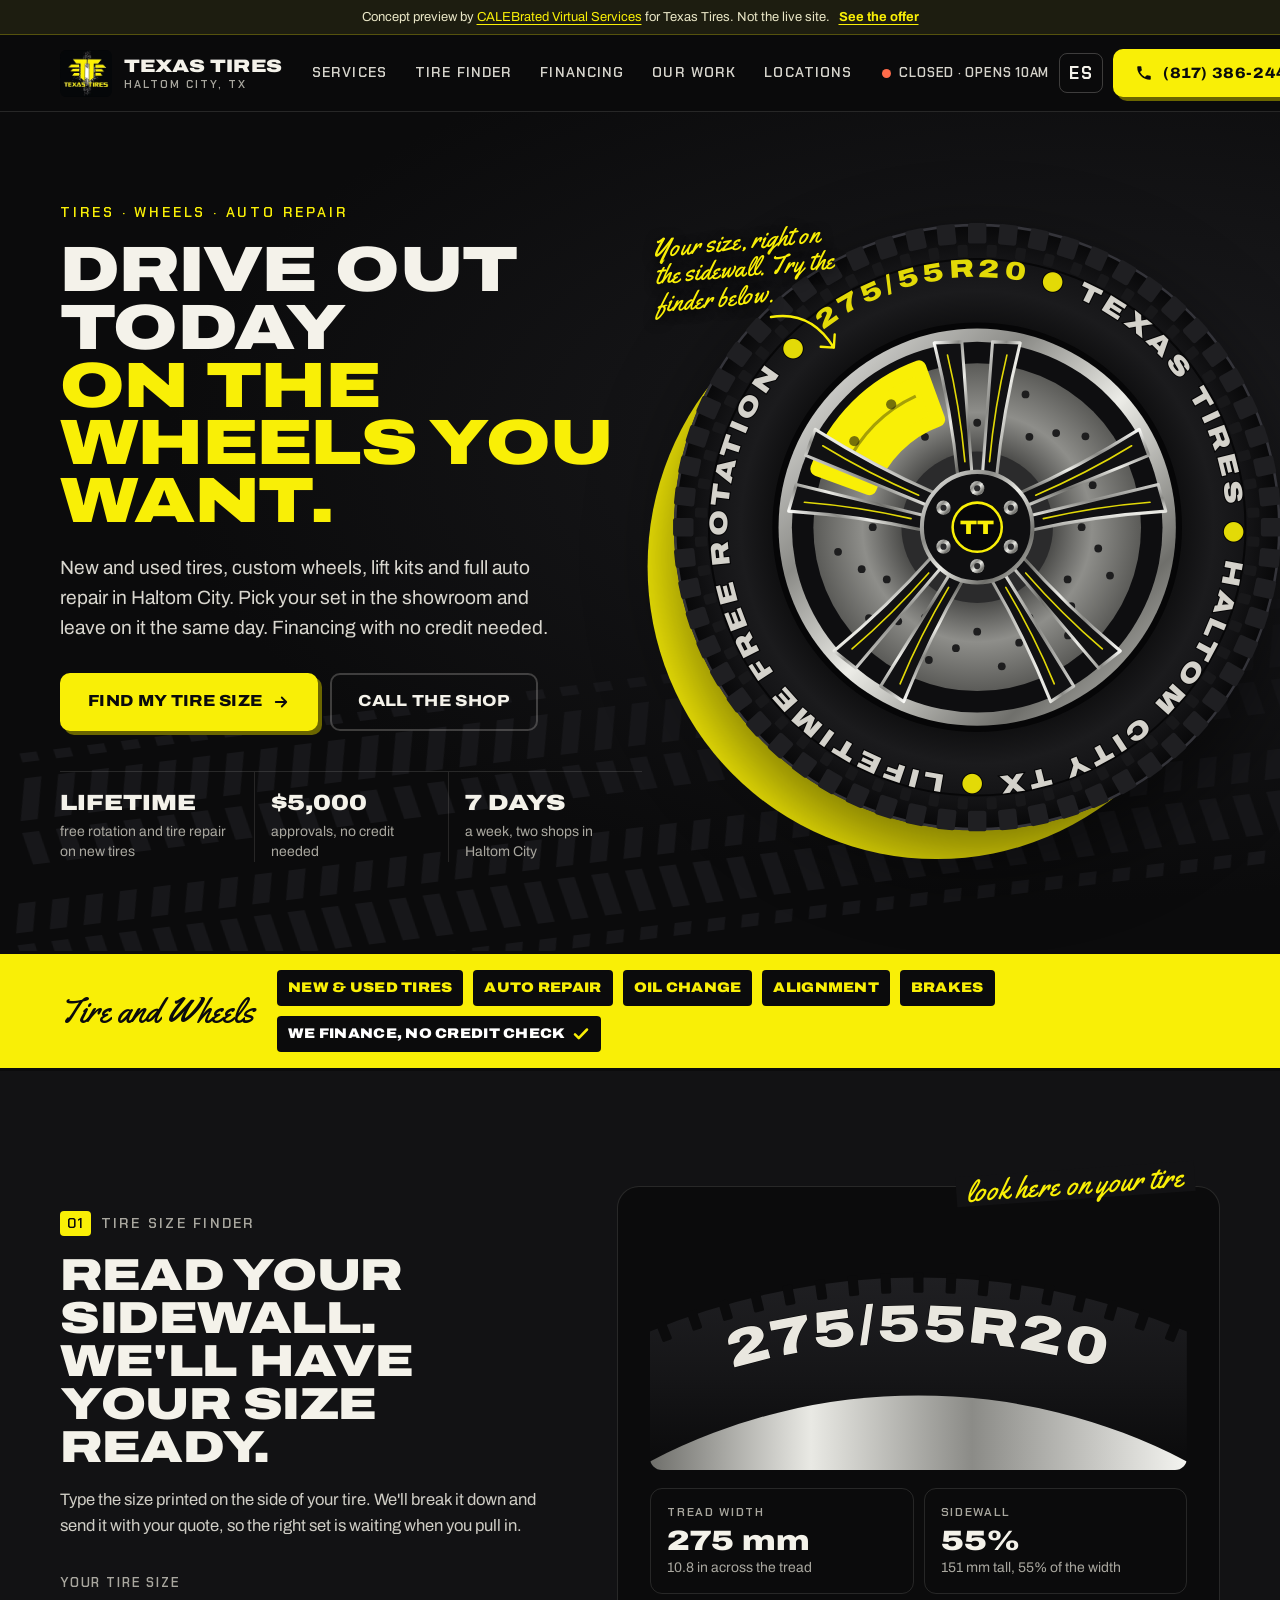
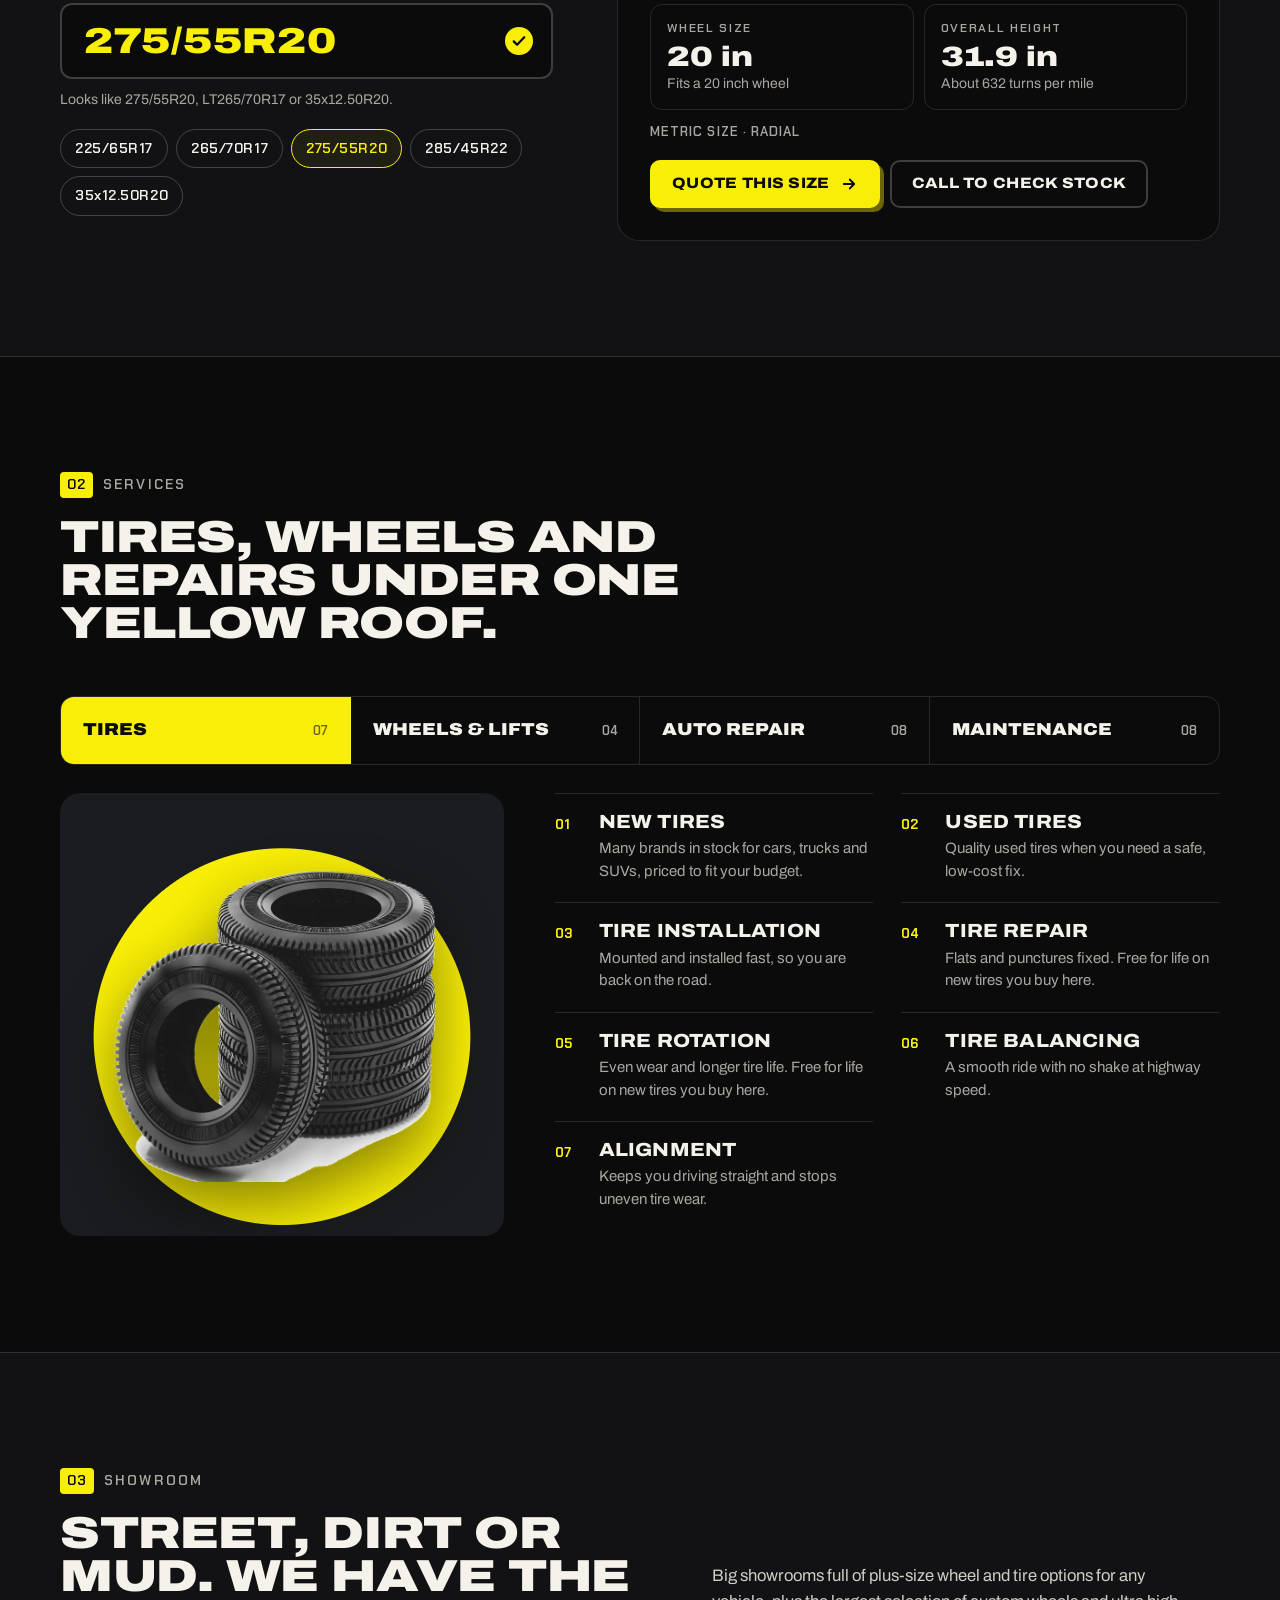
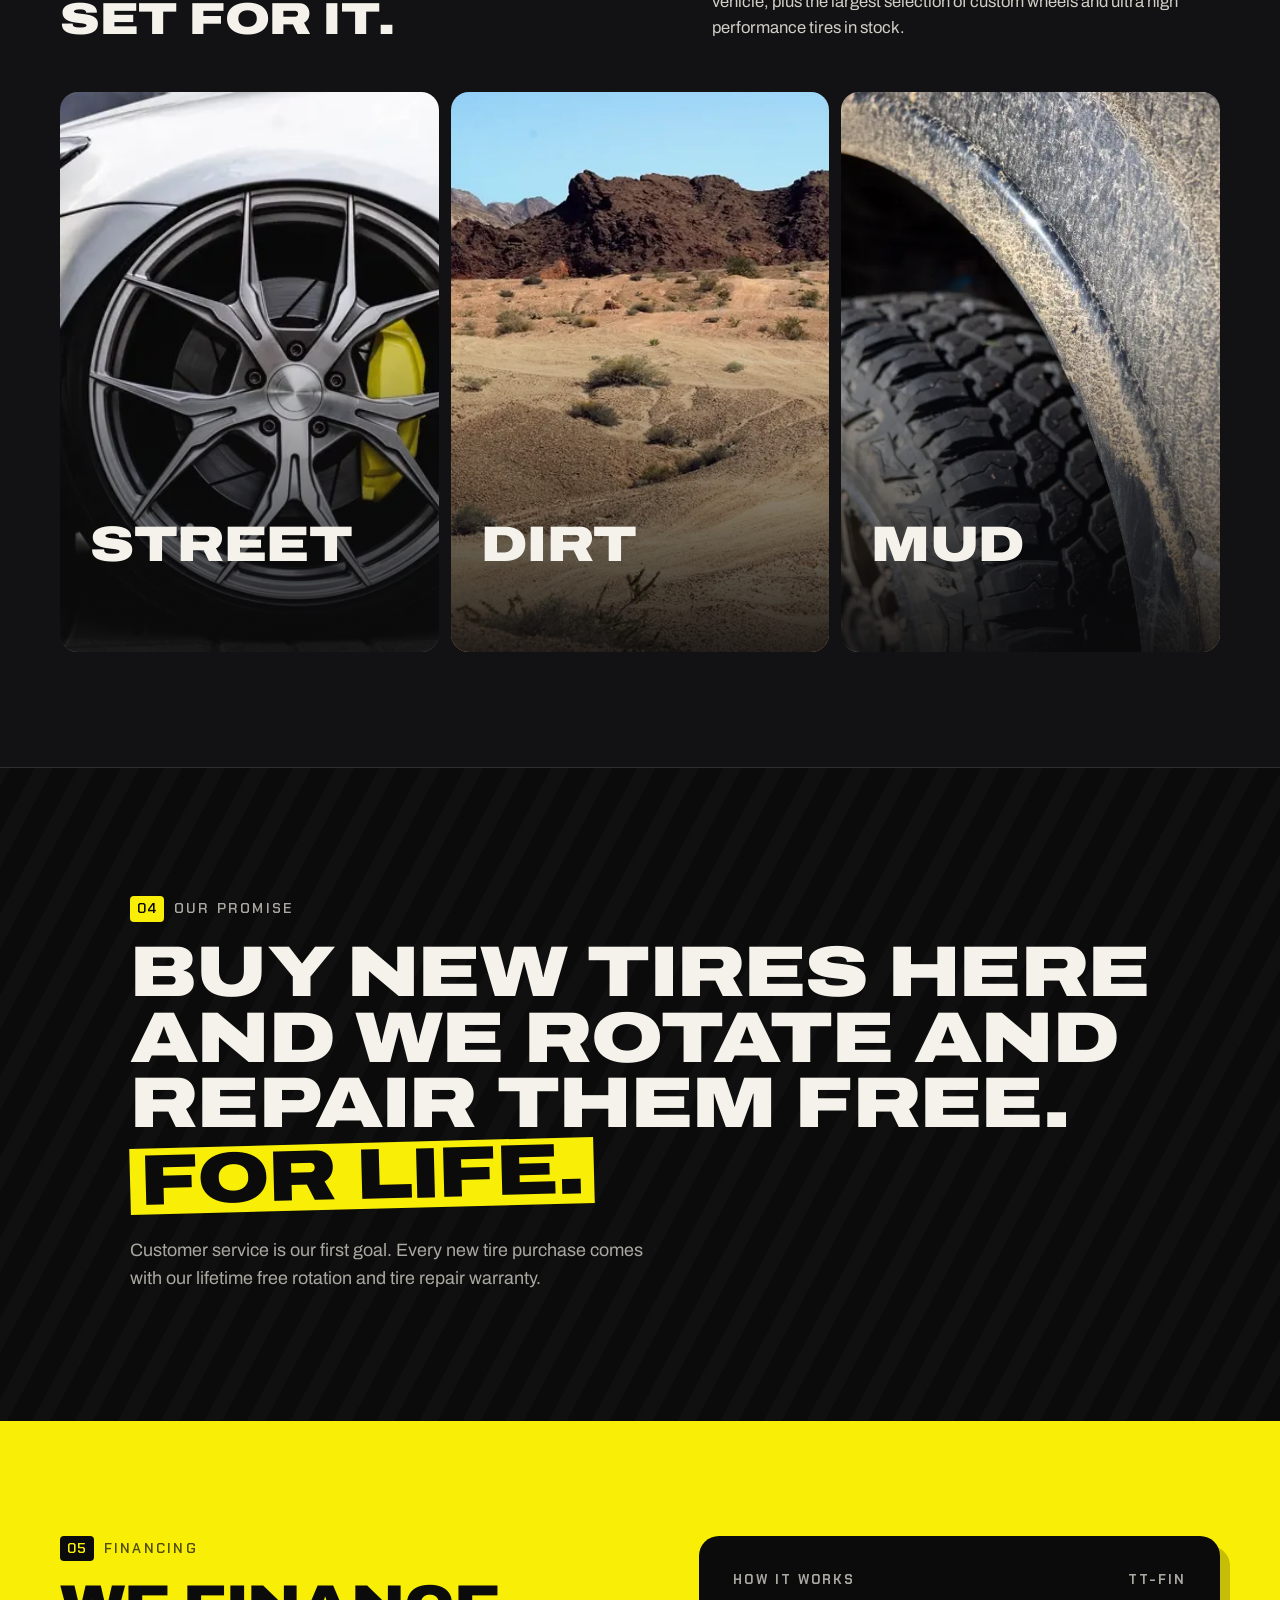
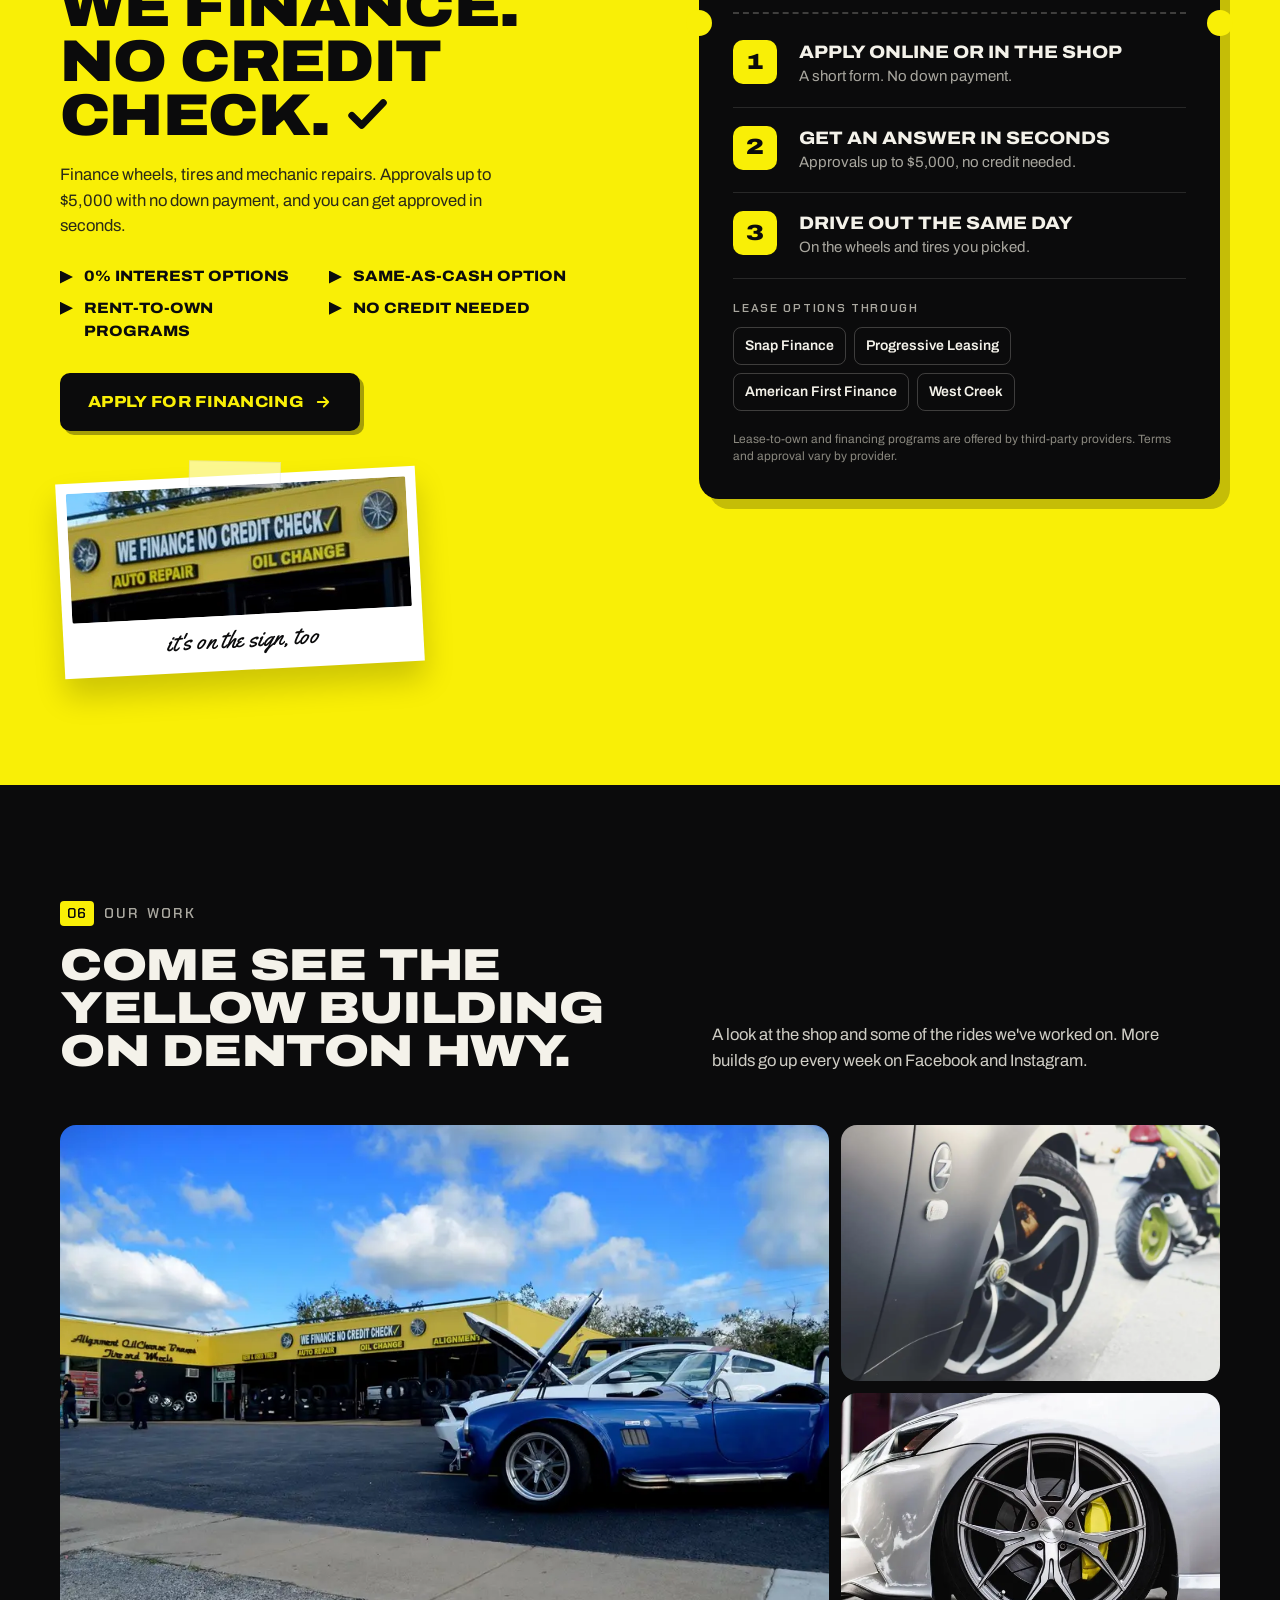
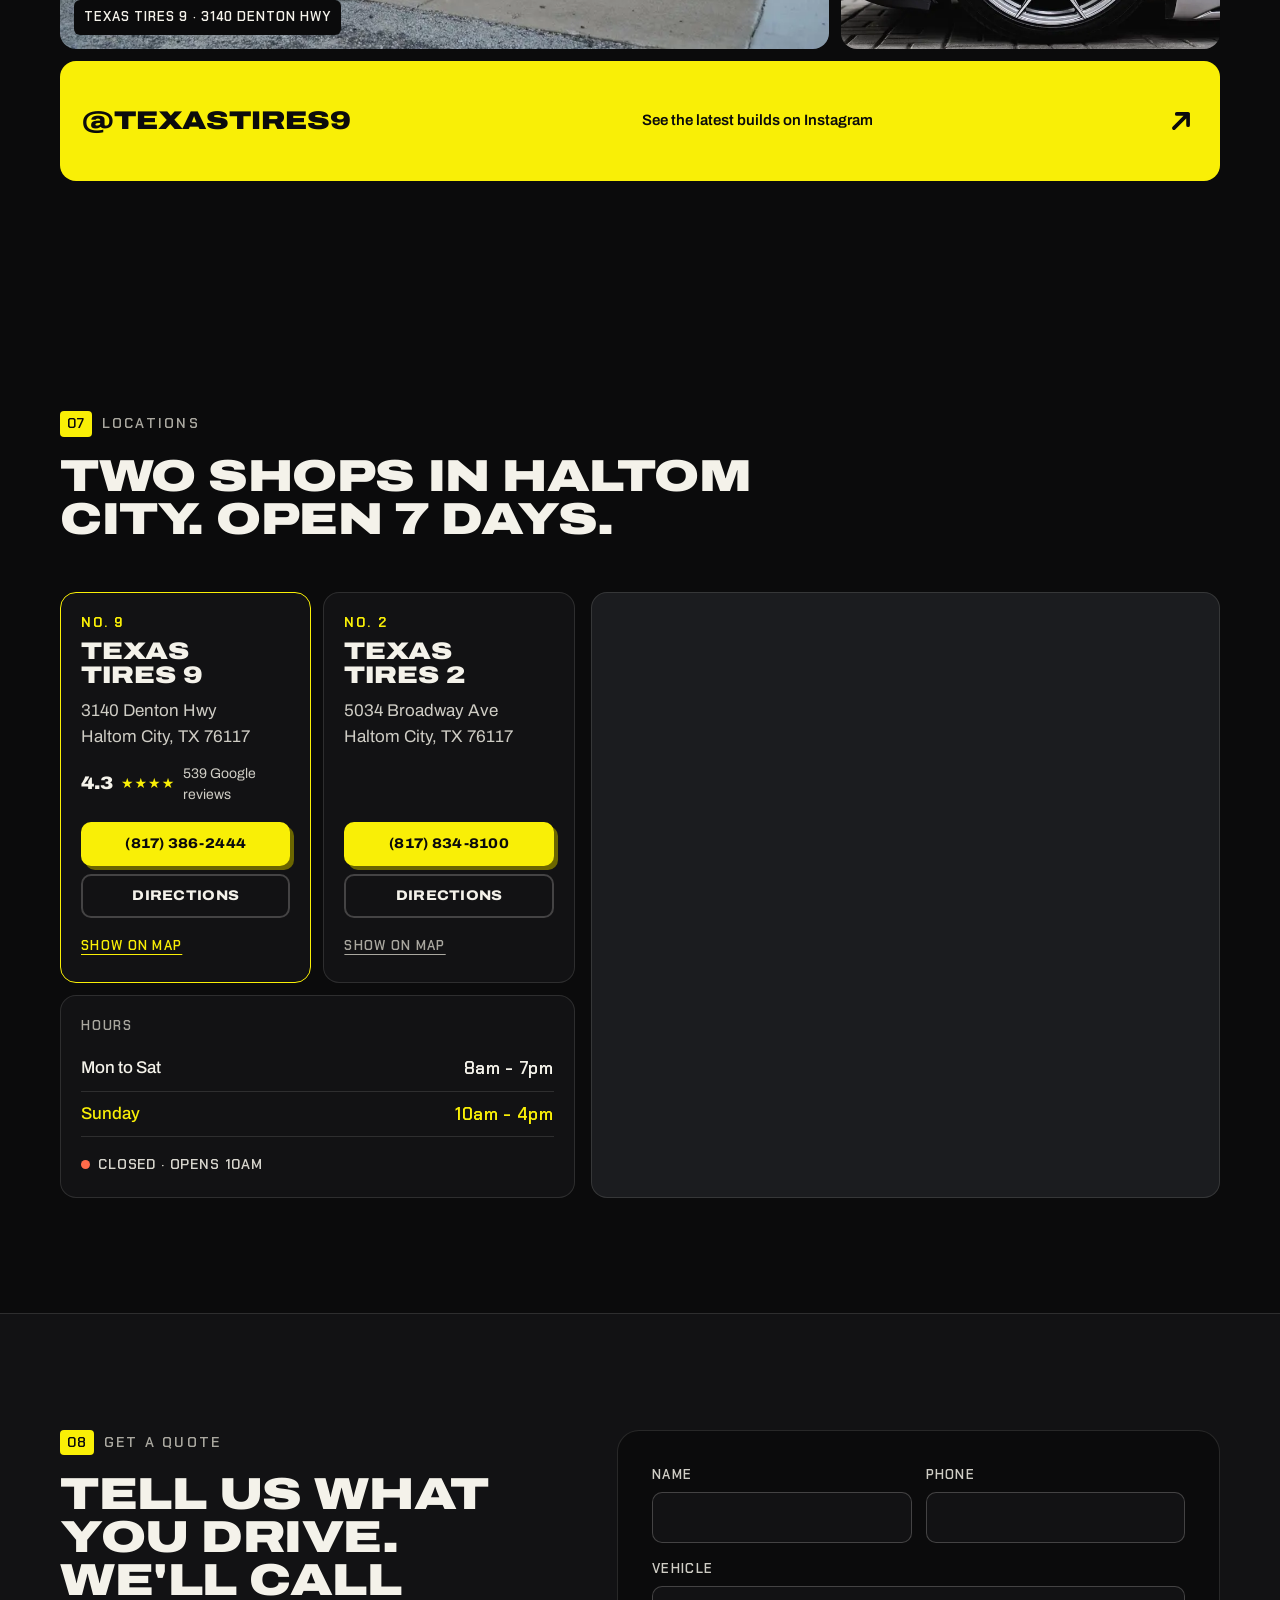
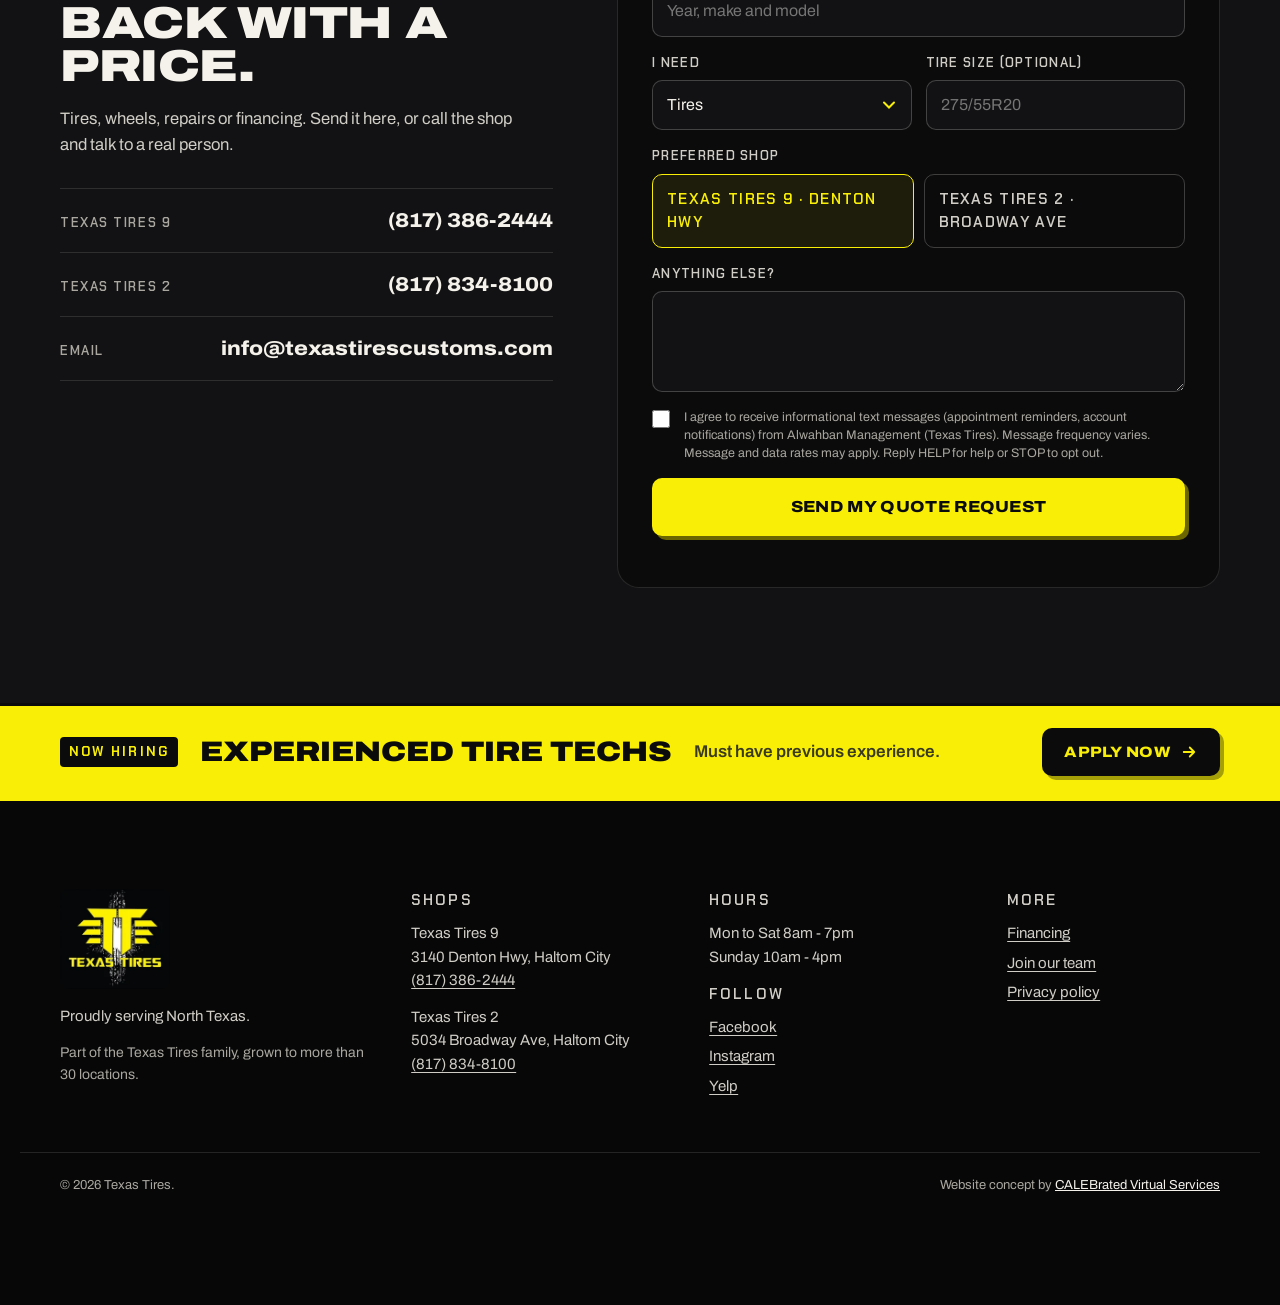
==== index.html @ a8a9ee48 "Add Texas Tires website concept and pitch page Spec redesign of texastires9.com with tire size finde" ====
<!doctype html>
<html lang="en">
<head>
<meta charset="utf-8">
<meta name="viewport" content="width=device-width, initial-scale=1">
<title>Texas Tires | Tires, Custom Wheels and Auto Repair in Haltom City, TX</title>
<meta name="description" content="New and used tires, custom wheels, lift kits and full auto repair in Haltom City, TX. Financing with no credit needed. Two shops: Denton Hwy and Broadway Ave. Open 7 days.">
<meta name="robots" content="noindex, nofollow">
<meta name="theme-color" content="#0b0b0c">
<meta property="og:type" content="website">
<meta property="og:title" content="Texas Tires | Website concept">
<meta property="og:description" content="A new website concept for Texas Tires in Haltom City, TX. Designed by CALEBrated Virtual Services.">
<meta property="og:image" content="/assets/img/og.jpg">
<meta name="twitter:card" content="summary_large_image">
<link rel="icon" href="/favicon.ico?v=2" sizes="any">
<link rel="icon" type="image/png" sizes="32x32" href="/assets/img/icon-32.png?v=2">
<link rel="icon" type="image/png" sizes="192x192" href="/assets/img/icon-192.png?v=2">
<link rel="apple-touch-icon" href="/apple-touch-icon.png?v=2">
<link rel="preconnect" href="https://fonts.googleapis.com">
<link rel="preconnect" href="https://fonts.gstatic.com" crossorigin>
<link rel="stylesheet" href="https://fonts.googleapis.com/css2?family=Archivo:wdth,wght@62..125,400..900&family=Chakra+Petch:wght@500;600;700&family=Yellowtail&display=swap">
<link rel="preload" as="image" href="assets/img/logo-240.webp">
<link rel="stylesheet" href="assets/css/styles.css?v=20260930e">
<script>document.documentElement.classList.add('js')</script>
<script type="application/ld+json">
{"@context":"https://schema.org","@type":"AutoRepair","name":"Texas Tires 9","telephone":"+1-817-386-2444","email":"info@texastirescustoms.com","address":{"@type":"PostalAddress","streetAddress":"3140 Denton Hwy","addressLocality":"Haltom City","addressRegion":"TX","postalCode":"76117","addressCountry":"US"},"openingHoursSpecification":[{"@type":"OpeningHoursSpecification","dayOfWeek":["Monday","Tuesday","Wednesday","Thursday","Friday","Saturday"],"opens":"08:00","closes":"19:00"},{"@type":"OpeningHoursSpecification","dayOfWeek":"Sunday","opens":"10:00","closes":"16:00"}],"sameAs":["https://www.facebook.com/texastires9","https://instagram.com/texastires9","https://www.yelp.com/biz/texas-tires-9-haltom-city"]}
</script>
</head>
<body>
<a class="skip" href="#main" data-i18n="skip">Skip to content</a>

<div class="concept-bar" role="note">
  <p><span data-i18n="concept">Concept preview by</span> <a href="https://calebratedvirtualservices.com/" target="_blank" rel="noopener">CALEBrated Virtual Services</a> <span data-i18n="concept2">for Texas Tires. Not the live site.</span> <a class="concept-link" href="pitch.html" data-i18n="concept3">See the offer</a></p>
</div>

<header class="site-header" id="top">
  <div class="wrap header-row">
    <a class="brand" href="#top" aria-label="Texas Tires, home">
      <img src="assets/img/logo-240.webp" width="56" height="51" alt="">
      <span class="brand-text">Texas Tires<small>Haltom City, TX</small></span>
    </a>
    <nav class="nav" id="nav" aria-label="Main">
      <a href="#services" data-i18n="nav.services">Services</a>
      <a href="#size" data-i18n="nav.size">Tire finder</a>
      <a href="#financing" data-i18n="nav.financing">Financing</a>
      <a href="#work" data-i18n="nav.work">Our work</a>
      <a href="#locations" data-i18n="nav.locations">Locations</a>
      <a class="nav-quote" href="#quote" data-i18n="nav.quote">Get a quote</a>
    </nav>
    <div class="header-actions">
      <span class="status" data-status><i></i><span data-status-text>Open 7 days</span></span>
      <button class="lang" type="button" data-lang-toggle aria-label="Ver en español">ES</button>
      <a class="btn btn-hivis btn-call" href="tel:+18173862444"><svg aria-hidden="true" viewBox="0 0 24 24"><path d="M6.6 10.8a15.2 15.2 0 0 0 6.6 6.6l2.2-2.2c.3-.3.7-.4 1-.2 1.1.4 2.3.6 3.6.6.6 0 1 .4 1 1V20c0 .6-.4 1-1 1A17 17 0 0 1 3 4c0-.6.4-1 1-1h3.5c.6 0 1 .4 1 1 0 1.3.2 2.5.6 3.6.1.3 0 .7-.2 1z"/></svg><span>(817) 386-2444</span></a>
      <button class="menu-btn" type="button" aria-expanded="false" aria-controls="nav" aria-label="Menu"><span></span><span></span></button>
    </div>
  </div>
</header>

<main id="main">

<!-- HERO -->
<section class="hero" aria-labelledby="hero-title">
  <svg class="tracks" aria-hidden="true" preserveAspectRatio="none">
    <defs>
      <pattern id="lugs" width="34" height="112" patternUnits="userSpaceOnUse">
        <path d="M3 6h17l9 42H12zM12 64h17l-9 42H3z" fill="currentColor"/>
      </pattern>
    </defs>
    <rect class="track t1" width="100%" height="112" fill="url(#lugs)"/>
    <rect class="track t2" width="100%" height="112" fill="url(#lugs)"/>
  </svg>

  <div class="wrap hero-grid">
    <div class="hero-copy">
      <p class="kicker"><span data-i18n="hero.kicker">Tires · Wheels · Auto repair</span></p>
      <h1 id="hero-title" class="display"><span data-i18n="hero.h1a">Drive out today</span> <span class="hl" data-i18n="hero.h1b">on the wheels you want.</span></h1>
      <p class="lede" data-i18n="hero.lede">New and used tires, custom wheels, lift kits and full auto repair in Haltom City. Pick your set in the showroom and leave on it the same day. Financing with no credit needed.</p>
      <div class="cta-row">
        <a class="btn btn-hivis btn-lg" href="#size"><span data-i18n="hero.cta1">Find my tire size</span><svg aria-hidden="true" viewBox="0 0 24 24"><path d="M5 12h14M13 6l6 6-6 6"/></svg></a>
        <a class="btn btn-ghost btn-lg" href="tel:+18173862444"><span data-i18n="hero.cta2">Call the shop</span></a>
      </div>
      <ul class="proof">
        <li><b data-i18n="proof1a">Lifetime</b> <span data-i18n="proof1b">free rotation and tire repair on new tires</span></li>
        <li><b data-i18n="proof2a">$5,000</b> <span data-i18n="proof2b">approvals, no credit needed</span></li>
        <li><b data-i18n="proof3a">7 days</b> <span data-i18n="proof3b">a week, two shops in Haltom City</span></li>
      </ul>
    </div>

    <div class="hero-wheel" aria-hidden="true">
      <div class="wheel-halo"></div>
      <svg class="wheel" viewBox="-300 -300 600 600">
        <defs>
          <radialGradient id="rubber" r="0.5">
            <stop offset="0.64" stop-color="#0c0c0d"/>
            <stop offset="0.78" stop-color="#1b1b1d"/>
            <stop offset="0.9" stop-color="#131315"/>
            <stop offset="1" stop-color="#080809"/>
          </radialGradient>
          <linearGradient id="chrome" x1="0" y1="0" x2="1" y2="1">
            <stop offset="0" stop-color="#fbfbf8"/>
            <stop offset=".32" stop-color="#8b8b87"/>
            <stop offset=".52" stop-color="#ecece7"/>
            <stop offset=".78" stop-color="#6f6f6b"/>
            <stop offset="1" stop-color="#d3d3ce"/>
          </linearGradient>
          <radialGradient id="rotor" r="0.5">
            <stop offset="0.45" stop-color="#4a4a48"/>
            <stop offset="0.7" stop-color="#8e8e8a"/>
            <stop offset="1" stop-color="#5b5b58"/>
          </radialGradient>
          <path id="sw" d="M-150.2,-192.3a244,244 0 1,1 300.4,384.6a244,244 0 1,1 -300.4,-384.6"/>
        </defs>
        <g class="spin">
          <circle r="296" fill="url(#rubber)"/>
          <circle r="295" stroke="#34343a" stroke-width="2.5"/>
          <g class="tread" data-tread></g>
          <text class="sidewall"><textPath href="#sw" textLength="1512" lengthAdjust="spacing"><tspan class="size-on-wheel" data-wheel-size>P275/55R20</tspan><tspan class="dot"> ● </tspan><tspan>TEXAS TIRES</tspan><tspan class="dot"> ● </tspan><tspan>HALTOM CITY TX</tspan><tspan class="dot"> ● </tspan><tspan>LIFETIME FREE ROTATION</tspan><tspan class="dot"> ● </tspan></textPath></text>
          <circle r="200" fill="#060607"/>
          <circle r="194" fill="url(#chrome)"/>
          <circle r="181" fill="#0e0e10"/>
          <circle r="160" fill="url(#rotor)"/>
          <g class="holes" data-holes fill="#1d1d1e"></g>
          <circle r="74" fill="#2b2b2c"/>
        </g>
        <g class="caliper">
          <path d="M-156,-56.8A166,166 0 0 1 -56.8,-156L-38.3,-105.2A112,112 0 0 0 -105.2,-38.3Z" fill="#f9ef06" stroke="#f9ef06" stroke-width="14" stroke-linejoin="round"/>
          <path d="M-128,-60A138,138 0 0 1 -60,-128" fill="none" stroke="#0b0b0c" stroke-width="3" opacity=".35"/>
          <circle cx="-120" cy="-84" r="5" fill="#0b0b0c" opacity=".55"/>
          <circle cx="-84" cy="-120" r="5" fill="#0b0b0c" opacity=".55"/>
        </g>
        <g class="spin">
          <g class="spokes" data-spokes></g>
          <circle r="54" fill="#0f0f11" stroke="url(#chrome)" stroke-width="4"/>
          <g data-lugs fill="url(#chrome)"></g>
          <circle r="24" fill="#070708" stroke="#f9ef06" stroke-width="2.5"/>
          <text class="cap" y="7" text-anchor="middle">TT</text>
        </g>
      </svg>
      <p class="wheel-note"><span data-i18n="hero.note">Your size, right on the sidewall. Try the finder below.</span><svg class="note-arrow" viewBox="0 0 74 52"><path d="M4 6C28 4 50 14 64 42M64 42l-13-2M64 42l2-13"/></svg></p>
    </div>
  </div>
</section>

<!-- SIGN BAND -->
<div class="signband" aria-label="What we do">
  <div class="wrap signband-row">
    <span class="script" data-i18n="sign.script">Tire and Wheels</span>
    <ul>
      <li data-i18n="sign.1">New &amp; used tires</li>
      <li data-i18n="sign.2">Auto repair</li>
      <li data-i18n="sign.3">Oil change</li>
      <li data-i18n="sign.4">Alignment</li>
      <li data-i18n="sign.5">Brakes</li>
      <li class="inv"><span data-i18n="sign.6">We finance, no credit check</span> <svg aria-hidden="true" viewBox="0 0 24 24"><path d="M4 12.5l5 5L20 6"/></svg></li>
    </ul>
  </div>
</div>

<!-- TIRE SIZE FINDER -->
<section class="decoder" id="size" aria-labelledby="size-title">
  <div class="wrap decoder-grid">
    <div class="decoder-copy reveal">
      <p class="eyebrow"><span>01</span> <span data-i18n="size.eyebrow">Tire size finder</span></p>
      <h2 id="size-title" class="h2" data-i18n="size.h2">Read your sidewall. We'll have your size ready.</h2>
      <p class="body-lg" data-i18n="size.p">Type the size printed on the side of your tire. We'll break it down and send it with your quote, so the right set is waiting when you pull in.</p>
      <form class="size-form" data-size-form autocomplete="off">
        <label for="size-input" class="label" data-i18n="size.label">Your tire size</label>
        <div class="size-field">
          <input id="size-input" name="size" type="text" inputmode="text" spellcheck="false" value="275/55R20" placeholder="275/55R20" aria-describedby="size-help">
          <span class="size-state" data-size-state aria-live="polite"></span>
        </div>
        <p id="size-help" class="help" data-i18n="size.help">Looks like 275/55R20, LT265/70R17 or 35x12.50R20.</p>
        <div class="chips" role="group" aria-label="Common sizes">
          <button type="button" class="chip" data-size="225/65R17">225/65R17</button>
          <button type="button" class="chip" data-size="265/70R17">265/70R17</button>
          <button type="button" class="chip" data-size="275/55R20">275/55R20</button>
          <button type="button" class="chip" data-size="285/45R22">285/45R22</button>
          <button type="button" class="chip" data-size="35x12.50R20">35x12.50R20</button>
        </div>
      </form>
    </div>

    <div class="decoder-visual reveal">
      <p class="hand" aria-hidden="true" data-i18n="size.hand">look here on your tire</p>
      <svg class="arc" viewBox="0 0 640 300" role="img" aria-label="Tire sidewall showing your size">
        <defs>
          <linearGradient id="chrome2" x1="0" y1="0" x2="1" y2="0">
            <stop offset="0" stop-color="#6f6f6b"/><stop offset=".3" stop-color="#e9e9e4"/><stop offset=".6" stop-color="#8b8b87"/><stop offset="1" stop-color="#f4f4f0"/>
          </linearGradient>
          <linearGradient id="rub2" x1="0" y1="0" x2="0" y2="1">
            <stop offset="0" stop-color="#1f1f22"/><stop offset=".55" stop-color="#151517"/><stop offset="1" stop-color="#0b0b0c"/>
          </linearGradient>
          <path id="arcpath" d="M0,214A780,780 0 0 1 640,214"/>
        </defs>
        <path d="M0,134A830,830 0 0 1 640,134L640,289A690,690 0 0 0 0,289Z" fill="url(#rub2)"/>
        <g data-arc-lugs fill="#0b0b0c"></g>
        <path d="M0,289A690,690 0 0 1 640,289L640,300L0,300Z" fill="url(#chrome2)"/>
        <text class="arc-text" text-anchor="middle"><textPath href="#arcpath" startOffset="50%" data-arc-text><tspan data-part="type">P</tspan><tspan data-part="width">275</tspan><tspan data-part="slash">/</tspan><tspan data-part="ratio">55</tspan><tspan data-part="cons">R</tspan><tspan data-part="rim">20</tspan></textPath></text>
      </svg>
      <dl class="specs" data-specs>
        <div class="spec" tabindex="0" data-for="width"><dt data-i18n="spec.width">Tread width</dt><dd><b data-out="width">275 mm</b><span data-out="width2">10.8 in across the tread</span></dd></div>
        <div class="spec" tabindex="0" data-for="ratio"><dt data-i18n="spec.ratio">Sidewall</dt><dd><b data-out="ratio">55%</b><span data-out="ratio2">151 mm tall, 55% of the width</span></dd></div>
        <div class="spec" tabindex="0" data-for="rim"><dt data-i18n="spec.rim">Wheel size</dt><dd><b data-out="rim">20 in</b><span data-out="rim2">Fits a 20 inch wheel</span></dd></div>
        <div class="spec" tabindex="0" data-for="all"><dt data-i18n="spec.all">Overall height</dt><dd><b data-out="dia">31.9 in</b><span data-out="dia2">About 632 turns per mile</span></dd></div>
      </dl>
      <div class="decoder-cta">
        <a class="btn btn-hivis" href="#quote" data-size-quote><span data-i18n="size.cta1">Quote this size</span><svg aria-hidden="true" viewBox="0 0 24 24"><path d="M5 12h14M13 6l6 6-6 6"/></svg></a>
        <a class="btn btn-ghost" href="tel:+18173862444" data-i18n="size.cta2">Call to check stock</a>
      </div>
    </div>
  </div>
</section>

<!-- SERVICES -->
<section class="services" id="services" aria-labelledby="svc-title">
  <div class="wrap">
    <div class="section-head reveal">
      <p class="eyebrow"><span>02</span> <span data-i18n="svc.eyebrow">Services</span></p>
      <h2 id="svc-title" class="h2" data-i18n="svc.h2">Tires, wheels and repairs under one yellow roof.</h2>
    </div>

    <div class="svc">
      <div class="svc-tabs" role="tablist" aria-label="Service groups">
        <button role="tab" id="tab-tires" aria-controls="panel-tires" aria-selected="true" class="svc-tab"><span class="t" data-i18n="tab.tires">Tires</span><span class="c">07</span></button>
        <button role="tab" id="tab-wheels" aria-controls="panel-wheels" aria-selected="false" tabindex="-1" class="svc-tab"><span class="t" data-i18n="tab.wheels">Wheels &amp; lifts</span><span class="c">04</span></button>
        <button role="tab" id="tab-repair" aria-controls="panel-repair" aria-selected="false" tabindex="-1" class="svc-tab"><span class="t" data-i18n="tab.repair">Auto repair</span><span class="c">08</span></button>
        <button role="tab" id="tab-maint" aria-controls="panel-maint" aria-selected="false" tabindex="-1" class="svc-tab"><span class="t" data-i18n="tab.maint">Maintenance</span><span class="c">08</span></button>
      </div>

      <div class="svc-panel" role="tabpanel" id="panel-tires" aria-labelledby="tab-tires">
        <figure class="svc-media disc"><img src="assets/img/tires-stack.webp" width="800" height="735" alt="A stack of new tires" loading="lazy" decoding="async"></figure>
        <ol class="svc-list">
          <li><h3 data-i18n="s.t1">New tires</h3><p data-i18n="s.t1p">Many brands in stock for cars, trucks and SUVs, priced to fit your budget.</p></li>
          <li><h3 data-i18n="s.t2">Used tires</h3><p data-i18n="s.t2p">Quality used tires when you need a safe, low-cost fix.</p></li>
          <li><h3 data-i18n="s.t3">Tire installation</h3><p data-i18n="s.t3p">Mounted and installed fast, so you are back on the road.</p></li>
          <li><h3 data-i18n="s.t4">Tire repair</h3><p data-i18n="s.t4p">Flats and punctures fixed. Free for life on new tires you buy here.</p></li>
          <li><h3 data-i18n="s.t5">Tire rotation</h3><p data-i18n="s.t5p">Even wear and longer tire life. Free for life on new tires you buy here.</p></li>
          <li><h3 data-i18n="s.t6">Tire balancing</h3><p data-i18n="s.t6p">A smooth ride with no shake at highway speed.</p></li>
          <li><h3 data-i18n="s.t7">Alignment</h3><p data-i18n="s.t7p">Keeps you driving straight and stops uneven tire wear.</p></li>
        </ol>
      </div>

      <div class="svc-panel" role="tabpanel" id="panel-wheels" aria-labelledby="tab-wheels" hidden>
        <figure class="svc-media disc"><img src="assets/img/wheel-fuel.webp" width="800" height="800" alt="A black and chrome custom wheel" loading="lazy" decoding="async"></figure>
        <ol class="svc-list">
          <li><h3 data-i18n="s.w1">Custom wheels</h3><p data-i18n="s.w1p">One of the largest in-stock selections around. Pick your style, finish, brand and size.</p></li>
          <li><h3 data-i18n="s.w2">Plus-size &amp; performance tires</h3><p data-i18n="s.w2p">Bigger sizes for trucks and ultra high performance tires for street cars.</p></li>
          <li><h3 data-i18n="s.w3">Lift kits</h3><p data-i18n="s.w3p">Lift your truck or Jeep and fit the bigger tires you want.</p></li>
          <li><h3 data-i18n="s.w4">Same-day install</h3><p data-i18n="s.w4p">Choose it in the showroom and drive out on it the same day.</p></li>
        </ol>
      </div>

      <div class="svc-panel" role="tabpanel" id="panel-repair" aria-labelledby="tab-repair" hidden>
        <figure class="svc-media photo"><img src="assets/img/repair-bay.webp" width="1024" height="681" alt="A mechanic working under a car on a lift" loading="lazy" decoding="async"></figure>
        <ol class="svc-list">
          <li><h3 data-i18n="s.r1">Brake repair</h3><p data-i18n="s.r1p">Pads, rotors and a full brake check when stopping feels off.</p></li>
          <li><h3 data-i18n="s.r2">Engine diagnostics</h3><p data-i18n="s.r2p">Check engine light on? We find the cause before we fix anything.</p></li>
          <li><h3 data-i18n="s.r3">A/C repair</h3><p data-i18n="s.r3p">Cold air again, before the Texas heat hits.</p></li>
          <li><h3 data-i18n="s.r4">Cooling system</h3><p data-i18n="s.r4p">Radiators, hoses and coolant to stop overheating.</p></li>
          <li><h3 data-i18n="s.r5">Drivelines</h3><p data-i18n="s.r5p">Axles, CV joints and driveshafts that carry power to your wheels.</p></li>
          <li><h3 data-i18n="s.r6">Muffler &amp; exhaust</h3><p data-i18n="s.r6p">Quiet, leak-free exhaust and muffler repair.</p></li>
          <li><h3 data-i18n="s.r7">Batteries</h3><p data-i18n="s.r7p">Battery testing and replacement. No more dead mornings.</p></li>
          <li><h3 data-i18n="s.r8">Belts &amp; hoses</h3><p data-i18n="s.r8p">Worn belts and cracked hoses replaced before they leave you stranded.</p></li>
        </ol>
      </div>

      <div class="svc-panel" role="tabpanel" id="panel-maint" aria-labelledby="tab-maint" hidden>
        <figure class="svc-media photo"><img src="assets/img/sign-crop.webp" width="720" height="374" alt="The Texas Tires storefront sign with oil change and auto repair" loading="lazy" decoding="async"></figure>
        <ol class="svc-list">
          <li><h3 data-i18n="s.m1">Oil changes</h3><p data-i18n="s.m1p">Quick oil and filter changes to keep your engine healthy.</p></li>
          <li><h3 data-i18n="s.m2">Tune up</h3><p data-i18n="s.m2p">Plugs, filters and checks that bring back power and mileage.</p></li>
          <li><h3 data-i18n="s.m3">Fluid inspection</h3><p data-i18n="s.m3p">Brake, transmission, coolant and steering fluids checked and topped off.</p></li>
          <li><h3 data-i18n="s.m4">Air filters</h3><p data-i18n="s.m4p">Clean engine and cabin filters for better mileage and cleaner air.</p></li>
          <li><h3 data-i18n="s.m5">Wiper blades</h3><p data-i18n="s.m5p">A clear view in every North Texas storm.</p></li>
          <li><h3 data-i18n="s.m6">Headlight restoration</h3><p data-i18n="s.m6p">Cloudy, yellow lenses made clear and bright again.</p></li>
          <li><h3 data-i18n="s.m7">Preventative maintenance</h3><p data-i18n="s.m7p">Small fixes now that save you big repair bills later.</p></li>
          <li><h3 data-i18n="s.m8">Monthly checklist</h3><p data-i18n="s.m8p">A quick monthly look at your tires, fluids and lights.</p></li>
        </ol>
      </div>
    </div>
  </div>
</section>

<!-- STREET DIRT MUD -->
<section class="terrain" aria-labelledby="terrain-title">
  <div class="wrap">
    <div class="section-head split reveal">
      <div>
        <p class="eyebrow"><span>03</span> <span data-i18n="ter.eyebrow">Showroom</span></p>
        <h2 id="terrain-title" class="h2" data-i18n="ter.h2">Street, dirt or mud. We have the set for it.</h2>
      </div>
      <p class="body-lg" data-i18n="ter.p">Big showrooms full of plus-size wheel and tire options for any vehicle, plus the largest selection of custom wheels and ultra high performance tires in stock.</p>
    </div>
    <div class="panels">
      <article class="panel" tabindex="0">
        <img src="assets/img/street-wheel.webp" width="1024" height="474" alt="A silver car with a custom wheel and yellow brake caliper" loading="lazy" decoding="async">
        <div class="panel-body"><h3 class="panel-word" data-i18n="ter.s">Street</h3><p data-i18n="ter.sp">Low-profile performance tires and custom wheels that turn heads.</p></div>
      </article>
      <article class="panel" tabindex="0">
        <img src="assets/img/dirt-trail.webp" width="1024" height="582" alt="A black off-road vehicle on a desert trail" loading="lazy" decoding="async">
        <div class="panel-body"><h3 class="panel-word" data-i18n="ter.d">Dirt</h3><p data-i18n="ter.dp">All-terrain tires that grip gravel and still ride quiet on the highway.</p></div>
      </article>
      <article class="panel" tabindex="0">
        <img src="assets/img/mud-tire.webp" width="960" height="640" alt="A mud-covered off-road tire on a truck" loading="lazy" decoding="async">
        <div class="panel-body"><h3 class="panel-word" data-i18n="ter.m">Mud</h3><p data-i18n="ter.mp">Aggressive mud tires and lift kits for trucks that play hard.</p></div>
      </article>
    </div>
  </div>
</section>

<!-- WARRANTY -->
<section class="promise" aria-labelledby="promise-title">
  <div class="wrap promise-grid reveal">
    <p class="eyebrow"><span>04</span> <span data-i18n="pro.eyebrow">Our promise</span></p>
    <h2 id="promise-title" class="promise-line"><span data-i18n="pro.a">Buy new tires here and we rotate and repair them free.</span> <span class="hl" data-i18n="pro.b">For life.</span></h2>
    <p class="promise-sub" data-i18n="pro.sub">Customer service is our first goal. Every new tire purchase comes with our lifetime free rotation and tire repair warranty.</p>
  </div>
</section>

<!-- FINANCING -->
<section class="finance" id="financing" aria-labelledby="fin-title">
  <div class="wrap finance-grid">
    <div class="finance-copy reveal">
      <p class="eyebrow dark"><span>05</span> <span data-i18n="fin.eyebrow">Financing</span></p>
      <h2 id="fin-title" class="display-sm"><span class="blk" data-i18n="fin.h2a">We finance.</span> <span data-i18n="fin.h2b">No credit check.</span> <svg class="check" aria-hidden="true" viewBox="0 0 24 24"><path d="M4 12.5l5 5L20 6"/></svg></h2>
      <p class="body-lg" data-i18n="fin.p">Finance wheels, tires and mechanic repairs. Approvals up to $5,000 with no down payment, and you can get approved in seconds.</p>
      <ul class="fin-points">
        <li data-i18n="fin.l1">0% interest options</li>
        <li data-i18n="fin.l2">Same-as-cash option</li>
        <li data-i18n="fin.l3">Rent-to-own programs</li>
        <li data-i18n="fin.l4">No credit needed</li>
      </ul>
      <div class="cta-row">
        <a class="btn btn-ink btn-lg" href="https://www.texastires9.com/financing" target="_blank" rel="noopener"><span data-i18n="fin.cta">Apply for financing</span><svg aria-hidden="true" viewBox="0 0 24 24"><path d="M5 12h14M13 6l6 6-6 6"/></svg></a>
      </div>
      <figure class="taped">
        <img src="assets/img/sign-finance.webp" width="588" height="225" alt="The shop sign reads: We finance, no credit check" loading="lazy" decoding="async">
        <figcaption class="hand-dark" data-i18n="fin.taped">it's on the sign, too</figcaption>
      </figure>
    </div>
    <div class="ticket reveal" aria-label="How financing works">
      <p class="ticket-head"><span data-i18n="fin.how">How it works</span><span>TT-FIN</span></p>
      <ol class="steps">
        <li><span class="n">1</span><div><h3 data-i18n="fin.s1">Apply online or in the shop</h3><p data-i18n="fin.s1p">A short form. No down payment.</p></div></li>
        <li><span class="n">2</span><div><h3 data-i18n="fin.s2">Get an answer in seconds</h3><p data-i18n="fin.s2p">Approvals up to $5,000, no credit needed.</p></div></li>
        <li><span class="n">3</span><div><h3 data-i18n="fin.s3">Drive out the same day</h3><p data-i18n="fin.s3p">On the wheels and tires you picked.</p></div></li>
      </ol>
      <div class="partners">
        <p data-i18n="fin.partners">Lease options through</p>
        <ul><li>Snap Finance</li><li>Progressive Leasing</li><li>American First Finance</li><li>West Creek</li></ul>
      </div>
      <p class="fine" data-i18n="fin.fine">Lease-to-own and financing programs are offered by third-party providers. Terms and approval vary by provider.</p>
    </div>
  </div>
</section>

<!-- OUR WORK -->
<section class="work" id="work" aria-labelledby="work-title">
  <div class="wrap">
    <div class="section-head split reveal">
      <div>
        <p class="eyebrow"><span>06</span> <span data-i18n="work.eyebrow">Our work</span></p>
        <h2 id="work-title" class="h2" data-i18n="work.h2">Come see the yellow building on Denton Hwy.</h2>
      </div>
      <p class="body-lg" data-i18n="work.p">A look at the shop and some of the rides we've worked on. More builds go up every week on Facebook and Instagram.</p>
    </div>
    <div class="gallery">
      <figure class="g g-big">
        <picture>
          <source type="image/webp" srcset="assets/img/storefront-1000.webp 1000w, assets/img/storefront-1800.webp 1800w" sizes="(min-width: 860px) 66vw, 100vw">
          <img src="assets/img/storefront-1800.jpg" width="1800" height="1192" alt="The Texas Tires 9 storefront on Denton Hwy with a classic roadster parked out front" loading="lazy" decoding="async">
        </picture>
        <figcaption>Texas Tires 9 · 3140 Denton Hwy</figcaption>
      </figure>
      <figure class="g"><img src="assets/img/wheel-detail.webp" width="960" height="637" alt="Close-up of a custom wheel on a sports car" loading="lazy" decoding="async"></figure>
      <figure class="g"><img src="assets/img/street-wheel.webp" width="1024" height="474" alt="Custom wheel with a yellow brake caliper" loading="lazy" decoding="async"></figure>
      <a class="g g-ig" href="https://instagram.com/texastires9" target="_blank" rel="noopener">
        <span class="ig-handle">@texastires9</span>
        <span class="ig-cta" data-i18n="work.ig">See the latest builds on Instagram</span>
        <svg aria-hidden="true" viewBox="0 0 24 24"><path d="M7 17L17 7M9 7h8v8"/></svg>
      </a>
    </div>
  </div>
</section>

<!-- LOCATIONS -->
<section class="locations" id="locations" aria-labelledby="loc-title">
  <div class="wrap">
    <div class="section-head reveal">
      <p class="eyebrow"><span>07</span> <span data-i18n="loc.eyebrow">Locations</span></p>
      <h2 id="loc-title" class="h2" data-i18n="loc.h2">Two shops in Haltom City. Open 7 days.</h2>
    </div>
    <div class="loc-grid">
      <div class="loc-cards">
        <article class="loc is-active" data-map="https://www.google.com/maps?q=Texas+Tires+9,+3140+Denton+Hwy,+Haltom+City,+TX+76117&amp;output=embed">
          <p class="loc-no">No. 9</p>
          <h3>Texas Tires 9</h3>
          <p class="addr">3140 Denton Hwy<br>Haltom City, TX 76117</p>
          <a class="rating" href="https://www.google.com/maps/search/?api=1&amp;query=Texas+Tires+9+3140+Denton+Hwy+Haltom+City+TX" target="_blank" rel="noopener"><b>4.3</b><span class="stars" aria-hidden="true">★★★★</span><span data-i18n="loc.reviews">539 Google reviews</span></a>
          <div class="loc-actions">
            <a class="btn btn-hivis" href="tel:+18173862444">(817) 386-2444</a>
            <a class="btn btn-ghost" href="https://www.google.com/maps/dir/?api=1&amp;destination=3140+Denton+Hwy,+Haltom+City,+TX+76117" target="_blank" rel="noopener" data-i18n="loc.dir">Directions</a>
          </div>
          <button class="loc-map-btn" type="button" data-i18n="loc.map">Show on map</button>
        </article>
        <article class="loc" data-map="https://www.google.com/maps?q=5034+Broadway+Ave,+Haltom+City,+TX+76117&amp;output=embed">
          <p class="loc-no">No. 2</p>
          <h3>Texas Tires 2</h3>
          <p class="addr">5034 Broadway Ave<br>Haltom City, TX 76117</p>
          <div class="loc-actions">
            <a class="btn btn-hivis" href="tel:+18178348100">(817) 834-8100</a>
            <a class="btn btn-ghost" href="https://www.google.com/maps/dir/?api=1&amp;destination=5034+Broadway+Ave,+Haltom+City,+TX+76117" target="_blank" rel="noopener" data-i18n="loc.dir">Directions</a>
          </div>
          <button class="loc-map-btn" type="button" data-i18n="loc.map">Show on map</button>
        </article>
        <div class="hours">
          <p class="label" data-i18n="loc.hours">Hours</p>
          <table>
            <tr data-days="1-6"><th data-i18n="loc.ms">Mon to Sat</th><td>8am - 7pm</td></tr>
            <tr data-days="0"><th data-i18n="loc.sun">Sunday</th><td>10am - 4pm</td></tr>
          </table>
          <p class="status status-lg" data-status><i></i><span data-status-text>Open 7 days</span></p>
        </div>
      </div>
      <div class="map">
        <iframe title="Map to Texas Tires" data-map-frame src="about:blank" data-src="https://www.google.com/maps?q=Texas+Tires+9,+3140+Denton+Hwy,+Haltom+City,+TX+76117&amp;output=embed" loading="lazy" referrerpolicy="no-referrer-when-downgrade"></iframe>
      </div>
    </div>
  </div>
</section>

<!-- QUOTE -->
<section class="quote" id="quote" aria-labelledby="quote-title">
  <div class="wrap quote-grid">
    <div class="quote-copy reveal">
      <p class="eyebrow"><span>08</span> <span data-i18n="q.eyebrow">Get a quote</span></p>
      <h2 id="quote-title" class="h2" data-i18n="q.h2">Tell us what you drive. We'll call back with a price.</h2>
      <p class="body-lg" data-i18n="q.p">Tires, wheels, repairs or financing. Send it here, or call the shop and talk to a real person.</p>
      <ul class="quote-direct">
        <li><a href="tel:+18173862444"><span>Texas Tires 9</span><b>(817) 386-2444</b></a></li>
        <li><a href="tel:+18178348100"><span>Texas Tires 2</span><b>(817) 834-8100</b></a></li>
        <li><a href="mailto:info@texastirescustoms.com"><span>Email</span><b>info@texastirescustoms.com</b></a></li>
      </ul>
    </div>
    <form class="qform reveal" data-quote-form novalidate>
      <div class="row2">
        <div class="field"><label for="q-name" data-i18n="q.name">Name</label><input id="q-name" name="name" autocomplete="name" required></div>
        <div class="field"><label for="q-phone" data-i18n="q.phone">Phone</label><input id="q-phone" name="phone" type="tel" autocomplete="tel" required></div>
      </div>
      <div class="field"><label for="q-vehicle" data-i18n="q.vehicle">Vehicle</label><input id="q-vehicle" name="vehicle" data-i18n-ph="q.vehicle.ph" placeholder="Year, make and model"></div>
      <div class="row2">
        <div class="field"><label for="q-need" data-i18n="q.need">I need</label>
          <select id="q-need" name="need">
            <option data-i18n="q.o1">Tires</option>
            <option data-i18n="q.o2">Custom wheels</option>
            <option data-i18n="q.o3">Auto repair</option>
            <option data-i18n="q.o4">Maintenance</option>
            <option data-i18n="q.o5">Financing</option>
          </select>
        </div>
        <div class="field"><label for="q-size" data-i18n="q.size">Tire size (optional)</label><input id="q-size" name="size" placeholder="275/55R20" spellcheck="false"></div>
      </div>
      <fieldset class="field shop-pick">
        <legend data-i18n="q.shop">Preferred shop</legend>
        <label class="radio"><input type="radio" name="shop" value="9" checked><span>Texas Tires 9 · Denton Hwy</span></label>
        <label class="radio"><input type="radio" name="shop" value="2"><span>Texas Tires 2 · Broadway Ave</span></label>
      </fieldset>
      <div class="field"><label for="q-msg" data-i18n="q.msg">Anything else?</label><textarea id="q-msg" name="message" rows="3"></textarea></div>
      <label class="consent"><input type="checkbox" name="sms"><span data-i18n="q.consent">I agree to receive informational text messages (appointment reminders, account notifications) from Alwahban Management (Texas Tires). Message frequency varies. Message and data rates may apply. Reply HELP for help or STOP to opt out.</span></label>
      <button class="btn btn-hivis btn-lg btn-block" type="submit"><span data-i18n="q.send">Send my quote request</span></button>
      <p class="form-note" data-form-note role="status" aria-live="polite"></p>
    </form>
  </div>
</section>

<!-- HIRING -->
<aside class="hiring" aria-label="Now hiring">
  <div class="wrap hiring-row">
    <p class="hiring-tag" data-i18n="hire.tag">Now hiring</p>
    <p class="hiring-title" data-i18n="hire.title">Experienced tire techs</p>
    <p class="hiring-note" data-i18n="hire.note">Must have previous experience.</p>
    <a class="btn btn-ink" href="https://www.texastires9.com/join-our-team" target="_blank" rel="noopener"><span data-i18n="hire.cta">Apply now</span><svg aria-hidden="true" viewBox="0 0 24 24"><path d="M5 12h14M13 6l6 6-6 6"/></svg></a>
  </div>
</aside>

</main>

<footer class="site-footer">
  <div class="wrap foot-grid">
    <div class="foot-brand">
      <img src="assets/img/logo-240.webp" width="120" height="109" alt="Texas Tires logo" loading="lazy">
      <p data-i18n="foot.tag">Proudly serving North Texas.</p>
      <p class="foot-family" data-i18n="foot.family">Part of the Texas Tires family, grown to more than 30 locations.</p>
    </div>
    <div>
      <p class="label" data-i18n="foot.shops">Shops</p>
      <p>Texas Tires 9<br>3140 Denton Hwy, Haltom City<br><a href="tel:+18173862444">(817) 386-2444</a></p>
      <p>Texas Tires 2<br>5034 Broadway Ave, Haltom City<br><a href="tel:+18178348100">(817) 834-8100</a></p>
    </div>
    <div>
      <p class="label" data-i18n="loc.hours">Hours</p>
      <p><span data-i18n="loc.ms">Mon to Sat</span> 8am - 7pm<br><span data-i18n="loc.sun">Sunday</span> 10am - 4pm</p>
      <p class="label" data-i18n="foot.follow">Follow</p>
      <p class="social">
        <a href="https://www.facebook.com/texastires9" target="_blank" rel="noopener">Facebook</a>
        <a href="https://instagram.com/texastires9" target="_blank" rel="noopener">Instagram</a>
        <a href="https://www.yelp.com/biz/texas-tires-9-haltom-city" target="_blank" rel="noopener">Yelp</a>
      </p>
    </div>
    <div>
      <p class="label" data-i18n="foot.more">More</p>
      <p class="foot-links">
        <a href="https://www.texastires9.com/financing" target="_blank" rel="noopener" data-i18n="nav.financing">Financing</a>
        <a href="https://www.texastires9.com/join-our-team" target="_blank" rel="noopener" data-i18n="foot.join">Join our team</a>
        <a href="https://www.texastires9.com/privacypolicy" target="_blank" rel="noopener" data-i18n="foot.privacy">Privacy policy</a>
      </p>
    </div>
  </div>
  <div class="wrap foot-base">
    <p>© 2026 Texas Tires.</p>
    <p><span data-i18n="foot.concept">Website concept by</span> <a href="https://calebratedvirtualservices.com/" target="_blank" rel="noopener">CALEBrated Virtual Services</a></p>
  </div>
</footer>

<nav class="actionbar" aria-label="Quick actions">
  <a href="tel:+18173862444"><svg aria-hidden="true" viewBox="0 0 24 24"><path d="M6.6 10.8a15.2 15.2 0 0 0 6.6 6.6l2.2-2.2c.3-.3.7-.4 1-.2 1.1.4 2.3.6 3.6.6.6 0 1 .4 1 1V20c0 .6-.4 1-1 1A17 17 0 0 1 3 4c0-.6.4-1 1-1h3.5c.6 0 1 .4 1 1 0 1.3.2 2.5.6 3.6.1.3 0 .7-.2 1z"/></svg><span data-i18n="bar.call">Call</span></a>
  <a href="https://www.google.com/maps/dir/?api=1&amp;destination=3140+Denton+Hwy,+Haltom+City,+TX+76117" target="_blank" rel="noopener"><svg aria-hidden="true" viewBox="0 0 24 24"><path d="M12 21s-7-6.2-7-11.5A7 7 0 0 1 19 9.5C19 14.8 12 21 12 21z"/><circle cx="12" cy="9.5" r="2.5"/></svg><span data-i18n="bar.dir">Directions</span></a>
  <a class="hot" href="#quote"><svg aria-hidden="true" viewBox="0 0 24 24"><path d="M4 5h16v11H8l-4 4z"/></svg><span data-i18n="bar.quote">Quote</span></a>
</nav>

<noscript><style>.reveal{opacity:1!important;transform:none!important}</style></noscript>
<script src="assets/js/main.js?v=20260930e" defer></script>
</body>
</html>
---- assets/css/styles.css ----
/* Texas Tires concept. Brand: logo black + hi-vis yellow sampled from the logo (#f9ef06). */
:root{
  --ink:#0b0b0c;
  --asphalt:#121214;
  --steel:#1b1c1f;
  --steel-2:#24252a;
  --line:rgba(244,242,234,.12);
  --line-2:rgba(244,242,234,.22);
  --chalk:#f4f2ea;
  --mute:#a9a79f;
  --hivis:#f9ef06;
  --hivis-2:#fff75a;
  --hivis-ink:#0b0b0c;
  --radius:14px;
  --wrap:1240px;
  --gutter:clamp(16px,4vw,40px);
  --display:"Archivo","Arial Narrow",system-ui,sans-serif;
  --body:"Archivo",system-ui,-apple-system,"Segoe UI",sans-serif;
  --tech:"Chakra Petch","Archivo",system-ui,sans-serif;
  --hand:"Yellowtail","Brush Script MT",cursive;
  --header-h:76px;
}
*,*::before,*::after{box-sizing:border-box}
html{-webkit-text-size-adjust:100%;scroll-padding-top:calc(var(--header-h) + 12px)}
@media (prefers-reduced-motion:no-preference){html{scroll-behavior:smooth}}
body{margin:0;background:var(--ink);color:var(--chalk);font-family:var(--body);font-size:17px;line-height:1.55;font-stretch:100%;-webkit-font-smoothing:antialiased;overflow-x:hidden}
img{max-width:100%;height:auto;display:block}
a{color:inherit}
button,input,select,textarea{font:inherit;color:inherit}
h1,h2,h3{margin:0;line-height:1.02}
p{margin:0}
ul,ol{margin:0;padding:0;list-style:none}
:focus-visible{outline:3px solid var(--hivis);outline-offset:3px;border-radius:6px}
.sr-only{position:absolute;width:1px;height:1px;overflow:hidden;clip:rect(0 0 0 0);white-space:nowrap}
.skip{position:absolute;left:12px;top:-60px;z-index:100;background:var(--hivis);color:var(--ink);padding:10px 14px;border-radius:8px;font-weight:700}
.skip:focus{top:12px}
.wrap{width:100%;max-width:var(--wrap);margin:0 auto;padding:0 var(--gutter)}
svg{fill:none}

/* ---------- type ---------- */
.display,.h2,.display-sm,.promise-line,.panel-word{font-family:var(--display);font-weight:900;font-stretch:125%;text-transform:uppercase;letter-spacing:-.01em}
.display{font-size:clamp(40px,5vw,76px);line-height:.9}
.h2{font-size:clamp(30px,3.5vw,50px);line-height:.96;max-width:20ch}
.display-sm{font-size:clamp(40px,4.6vw,66px);line-height:.92;font-stretch:112%}
.hl{color:var(--hivis)}
.lede{font-size:clamp(17px,1.5vw,20px);color:#d9d7cf;max-width:46ch}
.body-lg{font-size:clamp(16px,1.3vw,19px);color:#cfcdc5;max-width:48ch}
.eyebrow{font-family:var(--tech);font-weight:600;font-size:14px;letter-spacing:.16em;text-transform:uppercase;color:var(--mute);display:flex;gap:10px;align-items:center;margin-bottom:18px}
.eyebrow span:first-child{color:var(--ink);background:var(--hivis);padding:2px 7px;border-radius:4px;letter-spacing:.06em}
.eyebrow.dark{color:rgba(11,11,12,.7)}
.eyebrow.dark span:first-child{background:var(--ink);color:var(--hivis)}
.label{font-family:var(--tech);font-weight:600;font-size:13px;letter-spacing:.14em;text-transform:uppercase;color:var(--mute)}
.hand{font-family:var(--hand);color:var(--hivis);font-size:30px;line-height:1}

/* ---------- buttons ---------- */
.btn{display:inline-flex;align-items:center;justify-content:center;gap:10px;min-height:48px;padding:0 20px;border-radius:10px;font-family:var(--display);font-weight:800;font-stretch:112%;font-size:15px;letter-spacing:.02em;text-transform:uppercase;text-decoration:none;border:2px solid transparent;cursor:pointer;transition:transform .18s ease,background-color .18s ease,box-shadow .18s ease,color .18s ease;white-space:nowrap}
.btn svg{width:18px;height:18px;stroke:currentColor;stroke-width:2.4;stroke-linecap:round;stroke-linejoin:round;transition:transform .18s ease}
.btn:hover svg{transform:translateX(3px)}
.btn-lg{min-height:58px;padding:0 26px;font-size:16px}
.btn-block{width:100%}
.btn-hivis{background:var(--hivis);color:var(--hivis-ink);box-shadow:4px 4px 0 #6b6600}
.btn-hivis:hover{transform:translate(-2px,-2px);box-shadow:6px 6px 0 #6b6600}
.btn-hivis:active{transform:translate(2px,2px);box-shadow:1px 1px 0 #6b6600}
.btn-ghost{border-color:var(--line-2);color:var(--chalk);background:transparent}
.btn-ghost:hover{border-color:var(--chalk);background:rgba(244,242,234,.06)}
.btn-ink{background:var(--ink);color:var(--hivis);box-shadow:4px 4px 0 rgba(11,11,12,.35)}
.btn-ink:hover{transform:translate(-2px,-2px);box-shadow:6px 6px 0 rgba(11,11,12,.35)}
.btn-call svg{fill:currentColor;stroke:none}

/* ---------- concept bar ---------- */
.concept-bar{background:#1d1d10;border-bottom:1px solid rgba(249,239,6,.25);color:#e9e6c6;font-size:13px;text-align:center;padding:7px var(--gutter)}
.concept-bar a{color:var(--hivis);text-underline-offset:3px}
.concept-link{font-weight:700;margin-left:6px}

/* ---------- header ---------- */
.site-header{position:sticky;top:0;z-index:50;background:rgba(11,11,12,.86);backdrop-filter:saturate(140%) blur(10px);-webkit-backdrop-filter:saturate(140%) blur(10px);border-bottom:1px solid var(--line)}
.header-row{display:flex;align-items:center;gap:18px;min-height:var(--header-h)}
.brand{display:flex;align-items:center;gap:12px;text-decoration:none;flex:none}
.brand img{width:52px;height:auto;border-radius:6px}
.brand-text{font-family:var(--display);font-weight:900;font-stretch:125%;text-transform:uppercase;font-size:18px;line-height:1;letter-spacing:.01em}
.brand-text small{display:block;font-family:var(--tech);font-weight:600;font-stretch:100%;font-size:11px;letter-spacing:.18em;color:var(--mute);margin-top:4px}
.nav{display:flex;gap:4px;margin-left:auto}
.nav a{white-space:nowrap;font-family:var(--tech);font-weight:600;font-size:14px;letter-spacing:.08em;text-transform:uppercase;text-decoration:none;padding:10px 12px;border-radius:8px;color:#d6d4cc;transition:color .15s,background-color .15s}
.nav a:hover{color:var(--hivis);background:rgba(249,239,6,.07)}
.nav .nav-quote{display:none}
.header-actions{display:flex;align-items:center;gap:10px}
.status{display:inline-flex;align-items:center;gap:8px;font-family:var(--tech);font-weight:600;font-size:13px;letter-spacing:.06em;text-transform:uppercase;color:#d6d4cc;white-space:nowrap}
.status i{width:9px;height:9px;border-radius:50%;background:#6b6b66;flex:none}
.status.is-open i{background:#35e07a;box-shadow:0 0 0 0 rgba(53,224,122,.55);animation:ping 2.2s infinite}
.status.is-closed i{background:#ff6b4a}
@keyframes ping{0%{box-shadow:0 0 0 0 rgba(53,224,122,.5)}70%{box-shadow:0 0 0 9px rgba(53,224,122,0)}100%{box-shadow:0 0 0 0 rgba(53,224,122,0)}}
.lang{min-height:40px;min-width:44px;border-radius:8px;border:1.5px solid var(--line-2);background:transparent;font-family:var(--tech);font-weight:700;letter-spacing:.08em;cursor:pointer}
.lang:hover{border-color:var(--hivis);color:var(--hivis)}
.menu-btn{display:none;width:46px;height:44px;border-radius:10px;border:1.5px solid var(--line-2);background:transparent;cursor:pointer;position:relative}
.menu-btn span{position:absolute;left:12px;right:12px;height:2px;background:var(--chalk);transition:transform .2s}
.menu-btn span:first-child{top:16px}
.menu-btn span:last-child{top:25px}
.menu-btn[aria-expanded="true"] span:first-child{transform:translateY(4.5px) rotate(45deg)}
.menu-btn[aria-expanded="true"] span:last-child{transform:translateY(-4.5px) rotate(-45deg)}

/* ---------- hero ---------- */
.hero{position:relative;overflow:hidden;padding:clamp(40px,7vw,96px) 0 clamp(56px,7vw,110px);background:radial-gradient(120% 90% at 85% 40%,#1c1c1f 0%,var(--ink) 60%)}
.tracks{position:absolute;inset:0;width:100%;height:100%;color:#17171a;pointer-events:none}
.track{transform-box:fill-box}
.track.t1{y:58%;transform:rotate(-7deg);transform-origin:100% 0}
.track.t2{y:calc(58% + 150px);transform:rotate(-7deg);transform-origin:100% 0}
.hero-grid{position:relative;display:grid;grid-template-columns:minmax(0,1.05fr) minmax(0,.95fr);gap:clamp(24px,4vw,56px);align-items:center}
.kicker{font-family:var(--tech);font-weight:600;letter-spacing:.2em;text-transform:uppercase;color:var(--hivis);font-size:14px;margin-bottom:18px}
.hero h1{margin-bottom:24px}
.hero h1 .hl{display:block}
.cta-row{display:flex;flex-wrap:wrap;gap:12px;margin-top:30px}
.proof{display:grid;grid-template-columns:repeat(3,minmax(0,1fr));gap:0;margin-top:40px;border-top:1px solid var(--line)}
.proof li{padding:16px 16px 0 0;font-size:14px;line-height:1.4;color:var(--mute)}
.proof li+li{padding-left:16px;border-left:1px solid var(--line)}
.proof b{display:block;font-family:var(--display);font-stretch:125%;font-weight:900;text-transform:uppercase;font-size:22px;color:var(--chalk);margin-bottom:4px;letter-spacing:0}
.hero-wheel{position:relative;justify-self:end;width:min(640px,48vw);aspect-ratio:1;margin-right:calc(var(--gutter) * -1.6)}
.wheel-halo{position:absolute;inset:3%;border-radius:50%;background:var(--hivis);transform:translate(-7%,6%)}
.wheel{position:relative;width:100%;height:100%;filter:drop-shadow(0 30px 40px rgba(0,0,0,.55));--rot:0deg}
.wheel .spin{transform-box:view-box;transform-origin:50% 50%;transform:rotate(var(--rot))}
.sidewall{font-family:var(--display);font-weight:900;font-stretch:125%;font-size:25px;letter-spacing:2px;fill:#e9e7df;fill-opacity:.9;paint-order:stroke;stroke:#050506;stroke-width:2px}
.sidewall .dot{fill:#f9ef06}
.sidewall .size-on-wheel{fill:var(--hivis);stroke:none}
.cap{font-family:var(--display);font-weight:900;font-stretch:125%;font-size:19px;fill:var(--hivis)}
.wheel-note{position:absolute;left:-2%;top:1%;font-family:var(--hand);font-size:26px;color:var(--hivis);transform:rotate(-5deg);max-width:15ch;line-height:1.05;text-shadow:0 2px 12px rgba(0,0,0,.8);margin:0}
.note-arrow{display:block;width:74px;height:52px;margin:4px 0 0 60%;stroke:var(--hivis);stroke-width:2.4;stroke-linecap:round;stroke-linejoin:round}

/* ---------- sign band ---------- */
.signband{background:var(--hivis);color:var(--ink);border-top:3px solid var(--ink);border-bottom:3px solid var(--ink)}
.signband-row{display:flex;align-items:center;gap:22px;padding-top:16px;padding-bottom:16px}
.signband .script{font-family:var(--hand);font-size:34px;line-height:1;white-space:nowrap;flex:none}
.signband ul{display:flex;flex-wrap:wrap;gap:10px}
.signband li{font-family:var(--display);font-weight:900;font-stretch:112%;font-size:14px;text-transform:uppercase;letter-spacing:.02em;background:var(--ink);color:var(--hivis);padding:7px 11px;border-radius:4px}
.signband li.inv{background:var(--ink);color:#fff;display:inline-flex;align-items:center;gap:6px}
.signband li.inv svg{width:18px;height:18px;stroke:var(--hivis);stroke-width:3.4;stroke-linecap:round;stroke-linejoin:round}

/* ---------- decoder ---------- */
section{position:relative}
.decoder,.services,.terrain,.work,.locations,.quote{padding:clamp(72px,9vw,128px) 0}
.decoder{background:var(--asphalt);border-bottom:1px solid var(--line)}
.decoder-grid{display:grid;grid-template-columns:minmax(0,.9fr) minmax(0,1.1fr);gap:clamp(32px,5vw,72px);align-items:center}
.decoder-copy .h2{margin-bottom:18px}
.size-form{margin-top:30px}
.size-field{position:relative;margin-top:8px}
.size-field input{width:100%;height:76px;border-radius:12px;border:2px solid var(--line-2);background:var(--ink);padding:0 64px 0 22px;font-family:var(--display);font-weight:900;font-stretch:125%;font-size:clamp(26px,3vw,36px);letter-spacing:.02em;text-transform:uppercase;color:var(--hivis);transition:border-color .15s}
.size-field input:focus{outline:none;border-color:var(--hivis)}
.size-field input:focus-visible{outline:3px solid rgba(249,239,6,.35);outline-offset:2px}
.size-state{position:absolute;right:20px;top:50%;width:28px;height:28px;margin-top:-14px;border-radius:50%}
.size-state.ok{background:var(--hivis) url("data:image/svg+xml,%3Csvg xmlns='http://www.w3.org/2000/svg' viewBox='0 0 24 24'%3E%3Cpath d='M5 12.5l4.5 4.5L19 7' fill='none' stroke='%230b0b0c' stroke-width='3' stroke-linecap='round' stroke-linejoin='round'/%3E%3C/svg%3E") center/18px no-repeat}
.size-state.bad{border:2px dashed var(--mute)}
.help{font-size:14px;color:var(--mute);margin-top:10px}
.chips{display:flex;flex-wrap:wrap;gap:8px;margin-top:18px}
.chip{border:1.5px solid var(--line-2);background:transparent;border-radius:999px;padding:8px 14px;font-family:var(--tech);font-weight:600;font-size:14px;letter-spacing:.04em;cursor:pointer;transition:border-color .15s,color .15s,background-color .15s}
.chip:hover,.chip[aria-pressed="true"]{border-color:var(--hivis);color:var(--hivis);background:rgba(249,239,6,.06)}
.decoder-visual{position:relative;background:var(--ink);border:1px solid var(--line);border-radius:22px;padding:clamp(18px,3vw,32px)}
.decoder-visual .hand{position:absolute;top:-18px;right:24px;transform:rotate(-4deg);background:var(--asphalt);padding:0 10px}
.arc{width:100%;height:auto;display:block;border-radius:12px}
.arc-text{font-family:var(--display);font-weight:900;font-stretch:125%;font-size:62px;letter-spacing:3px}
.arc-text tspan{fill:#e9e7df;stroke:#050506;stroke-width:1.2px;paint-order:stroke;transition:fill .2s}
.arc-text tspan.on{fill:var(--hivis);stroke:none}
.specs{display:grid;grid-template-columns:repeat(2,minmax(0,1fr));gap:10px;margin:18px 0 0}
.spec{border:1px solid var(--line);border-radius:12px;padding:14px 16px;cursor:default;transition:border-color .2s,background-color .2s}
.spec:hover,.spec:focus-visible,.spec.on{border-color:rgba(249,239,6,.6);background:rgba(249,239,6,.05)}
.spec dt{font-family:var(--tech);font-weight:600;font-size:12px;letter-spacing:.14em;text-transform:uppercase;color:var(--mute)}
.spec dd{margin:4px 0 0}
.spec b{display:block;font-family:var(--display);font-weight:900;font-stretch:125%;font-size:28px;line-height:1.05;color:var(--chalk)}
.spec.on b{color:var(--hivis)}
.spec span{display:block;font-size:14px;color:var(--mute);margin-top:2px}
.decoder-cta{display:flex;flex-wrap:wrap;gap:10px;margin-top:18px}

/* ---------- services ---------- */
.section-head{margin-bottom:clamp(32px,4vw,56px)}
.section-head.split{display:grid;grid-template-columns:minmax(0,1.1fr) minmax(0,.9fr);gap:32px;align-items:end}
.svc-tabs{display:grid;grid-template-columns:repeat(4,minmax(0,1fr));border:1px solid var(--line);border-radius:14px;overflow:hidden;margin-bottom:28px}
.svc-tab{display:flex;justify-content:space-between;align-items:baseline;gap:10px;padding:20px 22px;background:transparent;border:0;border-right:1px solid var(--line);cursor:pointer;text-align:left;transition:background-color .2s,color .2s}
.svc-tab:last-child{border-right:0}
.svc-tab .t{font-family:var(--display);font-weight:900;font-stretch:112%;text-transform:uppercase;font-size:clamp(15px,1.35vw,19px)}
.svc-tab .c{font-family:var(--tech);font-weight:600;font-size:13px;color:var(--mute)}
.svc-tab:hover{background:var(--steel)}
.svc-tab[aria-selected="true"]{background:var(--hivis);color:var(--ink)}
.svc-tab[aria-selected="true"] .c{color:rgba(11,11,12,.6)}
.svc-panel{display:grid;grid-template-columns:minmax(0,.8fr) minmax(0,1.2fr);gap:clamp(24px,4vw,56px);align-items:start}
.svc-panel[hidden]{display:none}
.svc-panel.enter .svc-list li{animation:rise .5s cubic-bezier(.2,.7,.2,1) both}
.svc-panel.enter .svc-list li:nth-child(2){animation-delay:.03s}.svc-panel.enter .svc-list li:nth-child(3){animation-delay:.06s}.svc-panel.enter .svc-list li:nth-child(4){animation-delay:.09s}.svc-panel.enter .svc-list li:nth-child(5){animation-delay:.12s}.svc-panel.enter .svc-list li:nth-child(6){animation-delay:.15s}.svc-panel.enter .svc-list li:nth-child(7){animation-delay:.18s}.svc-panel.enter .svc-list li:nth-child(8){animation-delay:.21s}
@keyframes rise{from{opacity:0;transform:translateY(10px)}to{opacity:1;transform:none}}
.svc-media{margin:0;position:sticky;top:calc(var(--header-h) + 24px);border-radius:20px;overflow:hidden;aspect-ratio:1/1;background:var(--steel)}
.svc-media.disc{background:radial-gradient(circle at 50% 55%,var(--hivis) 0 57%,transparent 57.3%),var(--steel);display:grid;place-items:center}
.svc-media.disc img{width:82%;filter:drop-shadow(0 24px 30px rgba(0,0,0,.45))}
.svc-media.photo img{width:100%;height:100%;object-fit:cover}
.svc-list{display:grid;grid-template-columns:repeat(2,minmax(0,1fr));gap:0 28px;counter-reset:svc}
.svc-list li{counter-increment:svc;padding:18px 0 20px;border-top:1px solid var(--line);position:relative;padding-left:44px}
.svc-list li::before{content:counter(svc,decimal-leading-zero);position:absolute;left:0;top:21px;font-family:var(--tech);font-weight:700;font-size:13px;color:var(--hivis)}
.svc-list h3{font-family:var(--display);font-weight:800;font-stretch:112%;text-transform:uppercase;font-size:19px;letter-spacing:.01em;margin-bottom:6px}
.svc-list p{font-size:15px;color:var(--mute);line-height:1.5}

/* ---------- terrain ---------- */
.terrain{background:var(--asphalt);border-top:1px solid var(--line);border-bottom:1px solid var(--line)}
.panels{display:flex;gap:12px;height:clamp(380px,46vw,560px)}
.panel{position:relative;flex:1;min-width:0;border-radius:18px;overflow:hidden;background:var(--steel);transition:flex-grow .6s cubic-bezier(.2,.7,.2,1);outline-offset:4px}
.panel img{position:absolute;inset:0;width:100%;height:100%;object-fit:cover;transition:transform .8s cubic-bezier(.2,.7,.2,1),filter .4s}
.panel::after{content:"";position:absolute;inset:0;background:linear-gradient(180deg,rgba(11,11,12,0) 35%,rgba(11,11,12,.88) 100%)}
.panel-body{position:absolute;left:0;right:0;bottom:0;z-index:1;padding:clamp(18px,2.4vw,30px)}
.panel-word{font-size:clamp(34px,3.9vw,60px);line-height:.85;color:var(--chalk)}
.panel p{max-width:34ch;color:#e3e1d9;font-size:15px;margin-top:10px;opacity:0;transform:translateY(8px);transition:opacity .35s,transform .35s}
.panels:hover .panel,.panels:focus-within .panel{flex-grow:.8}
.panels .panel:hover,.panels .panel:focus-within,.panels .panel:focus{flex-grow:1.9}
.panel:hover img,.panel:focus img{transform:scale(1.04)}
.panel:hover p,.panel:focus p,.panel:focus-within p{opacity:1;transform:none}
.panel:hover .panel-word,.panel:focus .panel-word{color:var(--hivis)}

/* ---------- promise ---------- */
.promise{padding:clamp(80px,10vw,150px) 0;background:
  repeating-linear-gradient(-62deg,transparent 0 22px,rgba(255,255,255,.018) 22px 38px),var(--ink)}
.promise-grid{max-width:1100px}
.promise-line{font-size:clamp(36px,5.6vw,84px);line-height:.92}
.promise-line .hl{display:inline-block;background:var(--hivis);color:var(--ink);padding:0 .14em;transform:rotate(-1.5deg);margin-top:.08em}
.promise-sub{margin-top:28px;font-size:clamp(16px,1.4vw,19px);color:var(--mute);max-width:52ch}

/* ---------- finance ---------- */
.finance{background:var(--hivis);color:var(--ink);padding:clamp(72px,9vw,128px) 0;overflow:hidden}
.finance-grid{display:grid;grid-template-columns:minmax(0,1.05fr) minmax(0,.95fr);gap:clamp(32px,5vw,72px);align-items:start}
.finance .body-lg{color:#2a2a18;margin-top:20px}
.display-sm .check{display:inline-block;width:.8em;height:.8em;stroke:var(--ink);stroke-width:3.6;stroke-linecap:round;stroke-linejoin:round;vertical-align:-.06em}
.fin-points{display:grid;grid-template-columns:repeat(2,minmax(0,1fr));gap:8px 18px;margin-top:26px;max-width:520px}
.fin-points li{font-family:var(--display);font-weight:800;font-stretch:112%;text-transform:uppercase;font-size:15px;padding-left:24px;position:relative}
.fin-points li::before{content:"";position:absolute;left:0;top:.35em;width:13px;height:13px;background:var(--ink);clip-path:polygon(0 0,100% 50%,0 100%)}
.taped{position:relative;margin:44px 0 0;width:min(360px,80%);transform:rotate(-3deg);background:#fff;padding:10px 10px 12px;box-shadow:0 18px 30px rgba(0,0,0,.18)}
.taped::before{content:"";position:absolute;top:-14px;left:50%;width:92px;height:26px;margin-left:-46px;background:rgba(255,255,255,.55);border:1px solid rgba(0,0,0,.06);transform:rotate(4deg)}
.taped img{border-radius:2px}
.hand-dark{font-family:var(--hand);font-size:24px;color:var(--ink);margin-top:6px;text-align:center}
.ticket{background:var(--ink);color:var(--chalk);border-radius:20px;padding:clamp(22px,3vw,34px);position:relative;box-shadow:10px 10px 0 rgba(11,11,12,.22)}
.ticket::before,.ticket::after{content:"";position:absolute;top:74px;width:26px;height:26px;border-radius:50%;background:var(--hivis)}
.ticket::before{left:-13px}.ticket::after{right:-13px}
.ticket-head{display:flex;justify-content:space-between;font-family:var(--tech);font-weight:700;font-size:13px;letter-spacing:.16em;text-transform:uppercase;color:var(--mute);padding-bottom:22px;border-bottom:2px dashed var(--line-2);margin-bottom:8px}
.steps li{display:grid;grid-template-columns:52px 1fr;gap:14px;padding:18px 0;border-bottom:1px solid var(--line)}
.steps .n{width:44px;height:44px;border-radius:10px;background:var(--hivis);color:var(--ink);display:grid;place-items:center;font-family:var(--display);font-weight:900;font-stretch:125%;font-size:22px}
.steps h3{font-family:var(--display);font-weight:800;font-stretch:112%;text-transform:uppercase;font-size:18px;margin:3px 0 4px}
.steps p{color:var(--mute);font-size:15px}
.partners{padding:20px 0 6px}
.partners p{font-family:var(--tech);font-weight:600;font-size:12px;letter-spacing:.14em;text-transform:uppercase;color:var(--mute);margin-bottom:10px}
.partners ul{display:flex;flex-wrap:wrap;gap:8px}
.partners li{border:1px solid var(--line-2);border-radius:8px;padding:7px 11px;font-weight:600;font-size:14px}
.fine{font-size:12px;color:#8a887f;margin-top:14px;line-height:1.45}

/* ---------- work ---------- */
.gallery{display:grid;grid-template-columns:repeat(3,minmax(0,1fr));grid-template-rows:repeat(2,minmax(0,clamp(180px,20vw,280px)));gap:12px}
.g{margin:0;border-radius:16px;overflow:hidden;background:var(--steel);position:relative}
.g img{width:100%;height:100%;object-fit:cover;transition:transform .8s cubic-bezier(.2,.7,.2,1)}
.g:hover img{transform:scale(1.04)}
.g-big{grid-column:span 2;grid-row:span 2}
.g-big picture{display:block;height:100%}
.g figcaption{position:absolute;left:14px;bottom:14px;background:var(--ink);color:var(--chalk);font-family:var(--tech);font-weight:600;font-size:13px;letter-spacing:.08em;text-transform:uppercase;padding:7px 10px;border-radius:6px}
.g-ig{display:flex;flex-direction:column;justify-content:flex-end;gap:6px;padding:22px;background:var(--hivis);color:var(--ink);text-decoration:none;transition:background-color .2s}
.g-ig:hover{background:var(--hivis-2)}
.g-ig svg{position:absolute;top:18px;right:18px;width:34px;height:34px;stroke:var(--ink);stroke-width:2.6;stroke-linecap:round;stroke-linejoin:round;transition:transform .2s}
.g-ig:hover svg{transform:translate(3px,-3px)}
.ig-handle{font-family:var(--display);font-weight:900;font-stretch:125%;font-size:clamp(20px,2vw,28px);text-transform:uppercase;line-height:1}
.ig-cta{font-weight:600;font-size:15px}
.g:nth-child(3){grid-column:3;grid-row:2}
.g:nth-child(2){grid-column:3;grid-row:1}
.g-ig{grid-column:1/-1;min-height:120px;flex-direction:row;align-items:center;justify-content:space-between}
.g-ig svg{position:static}

/* ---------- locations ---------- */
.loc-grid{display:grid;grid-template-columns:minmax(0,.9fr) minmax(0,1.1fr);gap:16px;align-items:stretch}
.loc-cards{display:grid;grid-template-columns:repeat(2,minmax(0,1fr));gap:12px;align-content:start}
.loc{border:1.5px solid var(--line);border-radius:16px;padding:20px;background:var(--asphalt);display:flex;flex-direction:column;transition:border-color .2s}
.loc.is-active{border-color:var(--hivis)}
.loc-no{font-family:var(--tech);font-weight:700;font-size:13px;letter-spacing:.14em;text-transform:uppercase;color:var(--hivis)}
.loc h3{font-family:var(--display);font-weight:900;font-stretch:125%;text-transform:uppercase;font-size:24px;margin:6px 0 10px}
.addr{color:#cfcdc5;margin-bottom:16px}
.loc-actions{display:flex;flex-direction:column;gap:8px;margin-top:auto}
.loc-actions .btn{min-height:44px;font-size:14px;padding:0 14px}
.loc-map-btn{margin-top:12px;background:none;border:0;padding:6px 0;text-align:left;font-family:var(--tech);font-weight:600;font-size:13px;letter-spacing:.1em;text-transform:uppercase;color:var(--mute);cursor:pointer;text-decoration:underline;text-underline-offset:4px}
.loc.is-active .loc-map-btn{color:var(--hivis)}
.hours{grid-column:1/-1;border:1px solid var(--line);border-radius:16px;padding:20px;background:var(--asphalt)}
.hours table{width:100%;border-collapse:collapse;margin:10px 0 14px}
.hours th,.hours td{padding:9px 0;border-bottom:1px solid var(--line);text-align:left;font-weight:500}
.hours td{text-align:right;font-family:var(--tech);font-weight:600;letter-spacing:.04em}
.hours tr.today th,.hours tr.today td{color:var(--hivis)}
.status-lg{font-size:14px}
.map{border-radius:16px;overflow:hidden;border:1px solid var(--line);min-height:420px;background:var(--steel)}
.map iframe{width:100%;height:100%;min-height:420px;border:0;filter:grayscale(1) invert(.92) contrast(.9) brightness(.95)}

/* ---------- quote ---------- */
.quote{background:var(--asphalt);border-top:1px solid var(--line)}
.quote-grid{display:grid;grid-template-columns:minmax(0,.9fr) minmax(0,1.1fr);gap:clamp(32px,5vw,72px);align-items:start}
.quote-copy .h2{margin-bottom:18px}
.quote-direct{margin-top:30px;border-top:1px solid var(--line)}
.quote-direct a{display:flex;justify-content:space-between;align-items:baseline;gap:12px;padding:16px 0;border-bottom:1px solid var(--line);text-decoration:none;transition:color .15s}
.quote-direct a:hover{color:var(--hivis)}
.quote-direct span{font-family:var(--tech);font-weight:600;font-size:13px;letter-spacing:.12em;text-transform:uppercase;color:var(--mute)}
.quote-direct b{font-family:var(--display);font-weight:800;font-stretch:112%;font-size:clamp(16px,1.7vw,20px);overflow-wrap:anywhere;text-align:right}
.qform{background:var(--ink);border:1px solid var(--line);border-radius:22px;padding:clamp(20px,3vw,34px);display:grid;gap:16px}
.row2{display:grid;grid-template-columns:repeat(2,minmax(0,1fr));gap:14px}
.field{display:grid;gap:7px;margin:0;border:0;padding:0;min-width:0}
.field label,.field legend{font-family:var(--tech);font-weight:600;font-size:13px;letter-spacing:.1em;text-transform:uppercase;color:#cfcdc5;padding:0}
.field input,.field select,.field textarea{width:100%;min-height:50px;border-radius:10px;border:1.5px solid var(--line-2);background:var(--asphalt);padding:12px 14px;font-size:16px;transition:border-color .15s}
.field textarea{resize:vertical;min-height:90px}
.field select{appearance:none;background-image:url("data:image/svg+xml,%3Csvg xmlns='http://www.w3.org/2000/svg' viewBox='0 0 24 24'%3E%3Cpath d='M6 9l6 6 6-6' fill='none' stroke='%23f9ef06' stroke-width='2.4' stroke-linecap='round'/%3E%3C/svg%3E");background-repeat:no-repeat;background-position:right 12px center;background-size:20px;padding-right:40px}
.field input:focus,.field select:focus,.field textarea:focus{outline:none;border-color:var(--hivis)}
.field input[aria-invalid="true"]{border-color:#ff6b4a}
.shop-pick{display:grid;grid-template-columns:repeat(2,minmax(0,1fr));gap:10px}
.shop-pick legend{margin-bottom:7px;grid-column:1/-1}
.radio{position:relative;display:block;cursor:pointer}
.radio input{position:absolute;opacity:0}
.radio span{display:block;border:1.5px solid var(--line-2);border-radius:10px;padding:13px 14px;font-size:15px;font-weight:600;transition:border-color .15s,background-color .15s}
.radio input:checked+span{border-color:var(--hivis);background:rgba(249,239,6,.08);color:var(--hivis)}
.radio input:focus-visible+span{outline:3px solid var(--hivis);outline-offset:2px}
.consent{display:grid;grid-template-columns:22px 1fr;gap:10px;font-size:12.5px;color:var(--mute);line-height:1.45;cursor:pointer}
.consent input{width:18px;height:18px;margin:2px 0 0;accent-color:var(--hivis)}
.form-note{font-size:15px;min-height:1px}
.form-note.show{border:1.5px solid var(--hivis);border-radius:12px;padding:14px 16px;color:var(--chalk);background:rgba(249,239,6,.06)}

/* ---------- footer ---------- */
.site-footer{background:#070708;border-top:3px solid var(--hivis);padding:clamp(56px,7vw,88px) 0 110px}
.foot-grid{display:grid;grid-template-columns:1.2fr 1fr 1fr .8fr;gap:32px}
.foot-grid p{color:#cfcdc5;font-size:15px;margin-bottom:14px}
.foot-grid .label{margin-bottom:10px}
.foot-grid a{text-underline-offset:3px}
.foot-grid a:hover{color:var(--hivis)}
.foot-brand img{width:110px;border-radius:10px;margin-bottom:16px}
.foot-family{color:var(--mute)!important;font-size:14px!important}
.social,.foot-links{display:flex;flex-direction:column;gap:6px}
.foot-base{display:flex;flex-wrap:wrap;justify-content:space-between;gap:10px;margin-top:40px;padding-top:22px;border-top:1px solid var(--line);font-size:13px;color:var(--mute)}
.foot-base a{color:var(--chalk)}

/* ---------- mobile action bar ---------- */
.actionbar{display:none}

/* ---------- reveal ---------- */
.js .reveal{opacity:0;transform:translateY(22px);transition:opacity .7s cubic-bezier(.2,.7,.2,1),transform .7s cubic-bezier(.2,.7,.2,1)}
.js .reveal.in{opacity:1;transform:none}

/* ---------- responsive ---------- */
@media (max-width:1180px){
  .status:not(.status-lg){display:none}
  .nav a{padding:10px 9px;font-size:13px}
}
@media (max-width:980px){
  :root{--header-h:66px}
  .nav{position:fixed;left:0;right:0;top:var(--nav-top,66px);flex-direction:column;gap:0;background:rgba(11,11,12,.98);border-bottom:1px solid var(--line);padding:8px var(--gutter) 18px;transform:translateY(-8px);opacity:0;visibility:hidden;transition:opacity .2s,transform .2s,visibility .2s;max-height:calc(100vh - 66px);overflow:auto}
  .nav.open{transform:none;opacity:1;visibility:visible}
  .nav a{font-size:18px;padding:16px 4px;border-bottom:1px solid var(--line);border-radius:0}
  .nav .nav-quote{display:block;color:var(--hivis)}
  .menu-btn{display:block}
  .header-actions{margin-left:auto}
  .btn-call span{display:none}
  .btn-call{min-height:44px;width:46px;padding:0}
  .hero-grid{grid-template-columns:1fr}
  .hero-wheel{justify-self:center;width:min(560px,92vw);margin:10px 0 0}
  .wheel-note{left:0;top:0;font-size:22px}
  .note-arrow{width:56px;height:40px}
  .decoder-grid,.finance-grid,.quote-grid,.loc-grid{grid-template-columns:1fr}
  .section-head.split{grid-template-columns:1fr}
  .svc-tabs{grid-template-columns:repeat(2,minmax(0,1fr))}
  .svc-tab:nth-child(2){border-right:0}
  .svc-tab:nth-child(-n+2){border-bottom:1px solid var(--line)}
  .svc-panel{grid-template-columns:1fr}
  .svc-media{position:relative;top:0;aspect-ratio:16/10;max-height:360px}
  .svc-media.disc{background:radial-gradient(circle at 50% 55%,var(--hivis) 0 40%,transparent 40.3%),var(--steel)}
  .svc-media.disc img{width:auto;height:88%}
  .foot-grid{grid-template-columns:1fr 1fr}
  .map,.map iframe{min-height:340px}
}
@media (max-width:720px){
  body{font-size:16px}
  .concept-bar{font-size:12px}
  .brand-text{font-size:15px}
  .brand img{width:44px}
  .proof{grid-template-columns:1fr;border-top:0;margin-top:30px}
  .proof li,.proof li+li{padding:12px 0;border-left:0;border-top:1px solid var(--line)}
  .proof b{display:inline;font-size:18px;margin-right:6px}
  .cta-row .btn{flex:1 1 100%}
  .signband-row{flex-direction:column;align-items:flex-start;gap:12px}
  .signband .script{font-size:30px}
  .svc-list{grid-template-columns:1fr}
  .specs{grid-template-columns:1fr 1fr}
  .spec b{font-size:22px}
  .panels{flex-direction:column;height:auto}
  .panel{height:260px;flex:none}
  .panel p{opacity:1;transform:none}
  .panels:hover .panel,.panels .panel:hover{flex-grow:0}
  .gallery{grid-template-columns:1fr 1fr;grid-template-rows:auto}
  .g-big{grid-column:1/-1;grid-row:auto;aspect-ratio:3/2}
  .g:nth-child(2),.g:nth-child(3){grid-column:auto;grid-row:auto;aspect-ratio:1}
  .g-ig{flex-direction:column;align-items:flex-start}
  .loc-cards{grid-template-columns:1fr}
  .row2,.shop-pick{grid-template-columns:1fr}
  .foot-grid{grid-template-columns:1fr}
  .ticket::before,.ticket::after{display:none}
  .fin-points{grid-template-columns:1fr}
  .actionbar{display:grid;grid-template-columns:1fr 1fr 1.2fr;position:fixed;left:10px;right:10px;bottom:10px;z-index:60;background:rgba(18,18,20,.96);border:1px solid var(--line-2);border-radius:16px;padding:6px;gap:6px;box-shadow:0 12px 30px rgba(0,0,0,.5);backdrop-filter:blur(8px);-webkit-backdrop-filter:blur(8px)}
  .actionbar a{display:flex;flex-direction:column;align-items:center;justify-content:center;gap:3px;min-height:52px;border-radius:11px;text-decoration:none;font-family:var(--tech);font-weight:700;font-size:12px;letter-spacing:.08em;text-transform:uppercase}
  .actionbar svg{width:20px;height:20px;stroke:currentColor;stroke-width:2;stroke-linejoin:round}
  .actionbar a:first-child svg{fill:currentColor;stroke:none}
  .actionbar .hot{background:var(--hivis);color:var(--ink)}
}
@media (max-width:400px){
  .lang{min-width:40px}
  .brand-text small{display:none}
}
@media (prefers-reduced-motion:reduce){
  *,*::before,*::after{animation:none!important;transition:none!important}
  .js .reveal{opacity:1;transform:none}
}
.spec-meta{font-family:var(--tech);font-weight:600;font-size:13px;letter-spacing:.08em;text-transform:uppercase;color:var(--mute);margin-top:12px}
.blk{display:block}
/* ---------- hiring ---------- */
.hiring{background:var(--hivis);color:var(--ink);border-top:3px solid var(--ink)}
.hiring-row{display:flex;flex-wrap:wrap;align-items:center;gap:10px 22px;padding-top:22px;padding-bottom:22px}
.hiring-tag{font-family:var(--tech);font-weight:700;font-size:13px;letter-spacing:.16em;text-transform:uppercase;background:var(--ink);color:var(--hivis);padding:5px 9px;border-radius:4px}
.hiring-title{font-family:var(--display);font-weight:900;font-stretch:118%;text-transform:uppercase;font-size:clamp(20px,2.2vw,30px);line-height:1}
.hiring-note{font-weight:600;color:#3a3a20}
.hiring .btn{margin-left:auto}
@media (max-width:720px){.hiring .btn{margin-left:0;width:100%}}
.rating{display:inline-flex;align-items:center;gap:8px;margin:-4px 0 16px;font-size:14px;color:#cfcdc5;text-decoration:none}
.rating b{font-family:var(--display);font-weight:900;font-stretch:112%;font-size:18px;color:var(--chalk)}
.rating .stars{color:var(--hivis);letter-spacing:1px}
.rating:hover span:last-child{text-decoration:underline;text-underline-offset:3px}
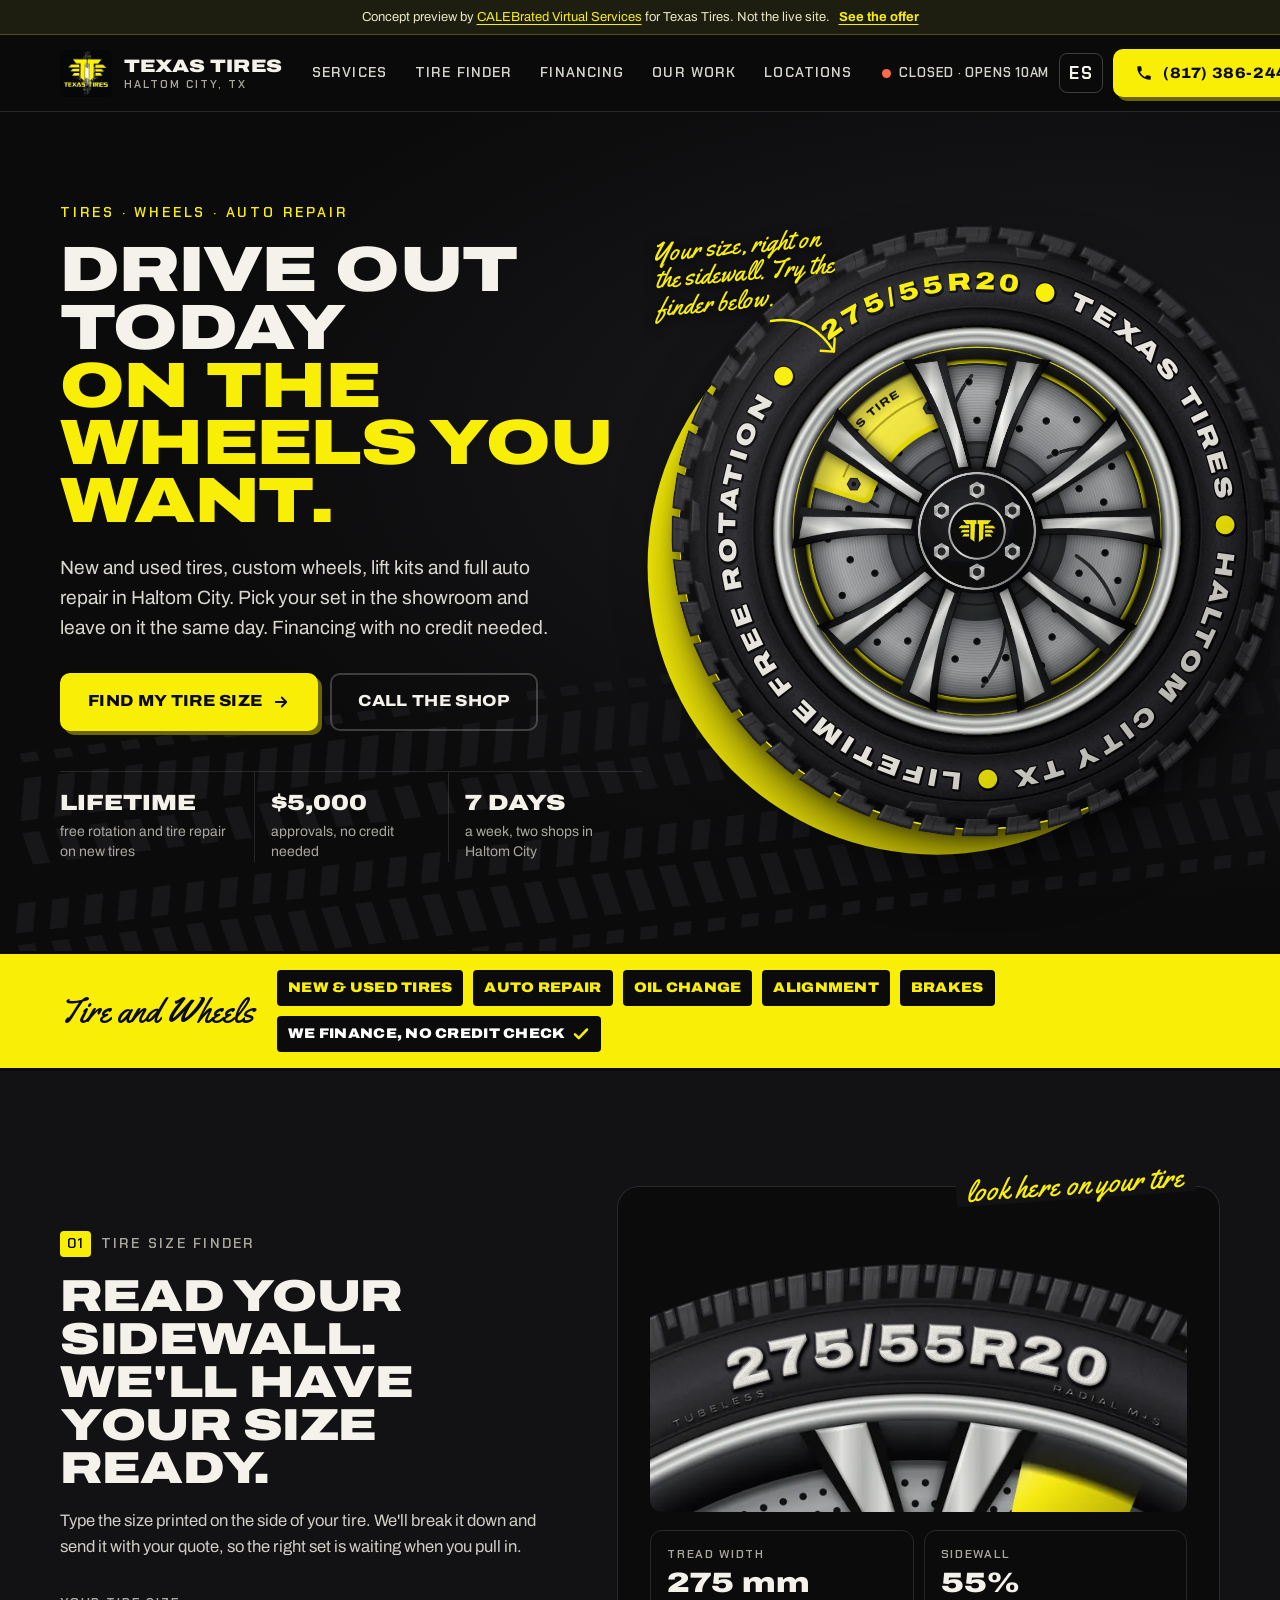
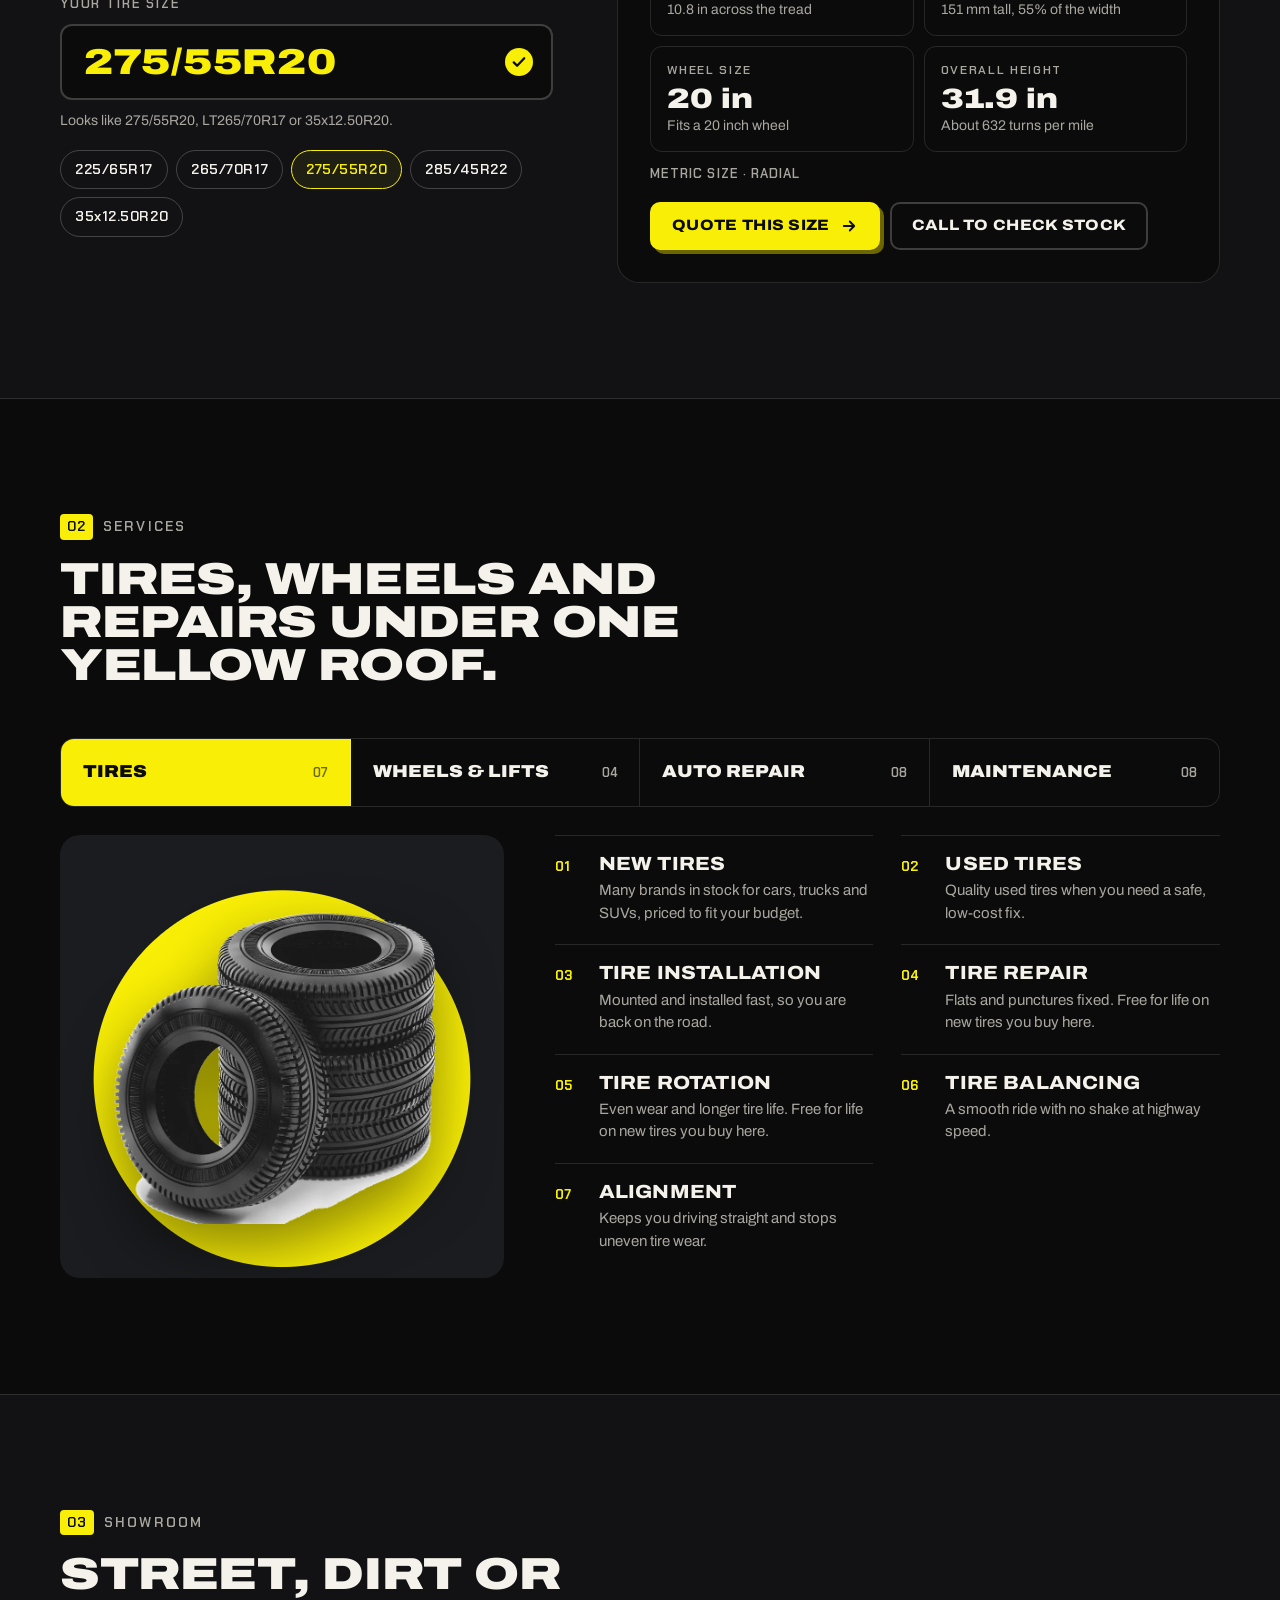
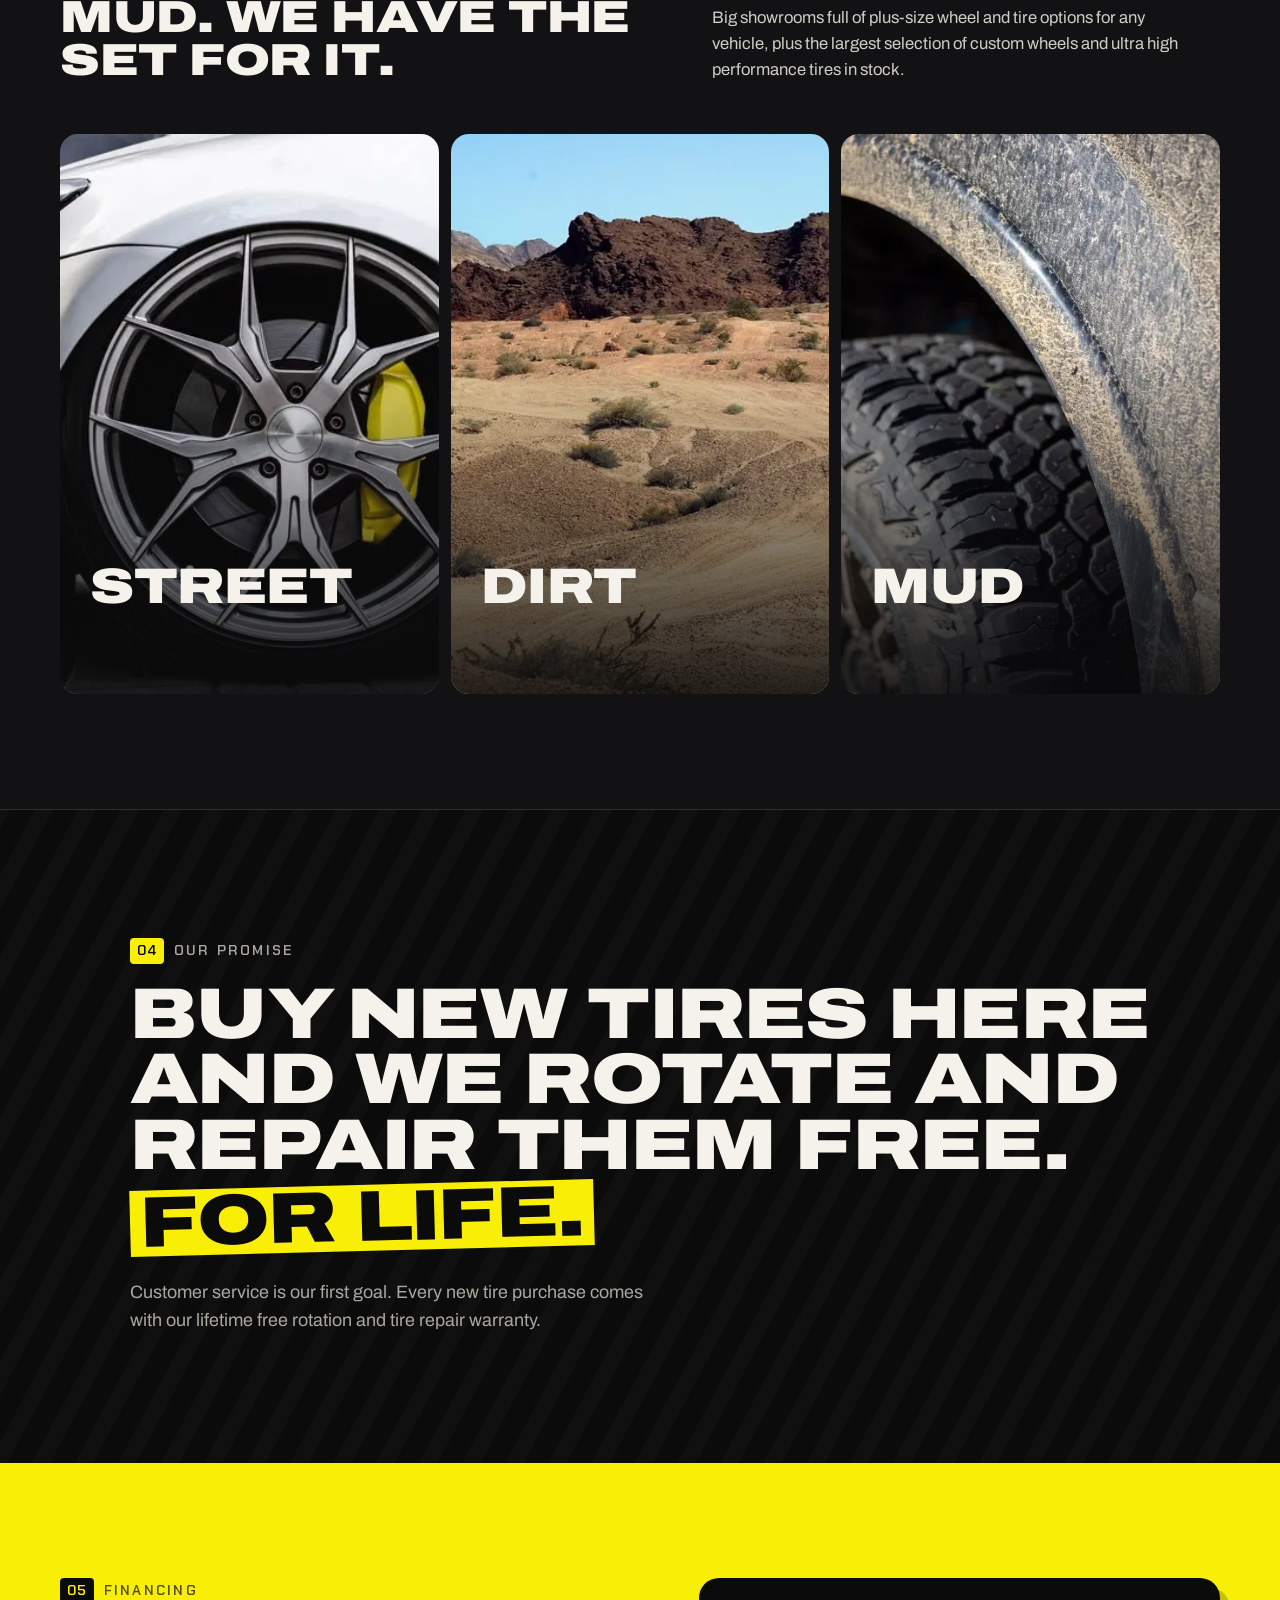
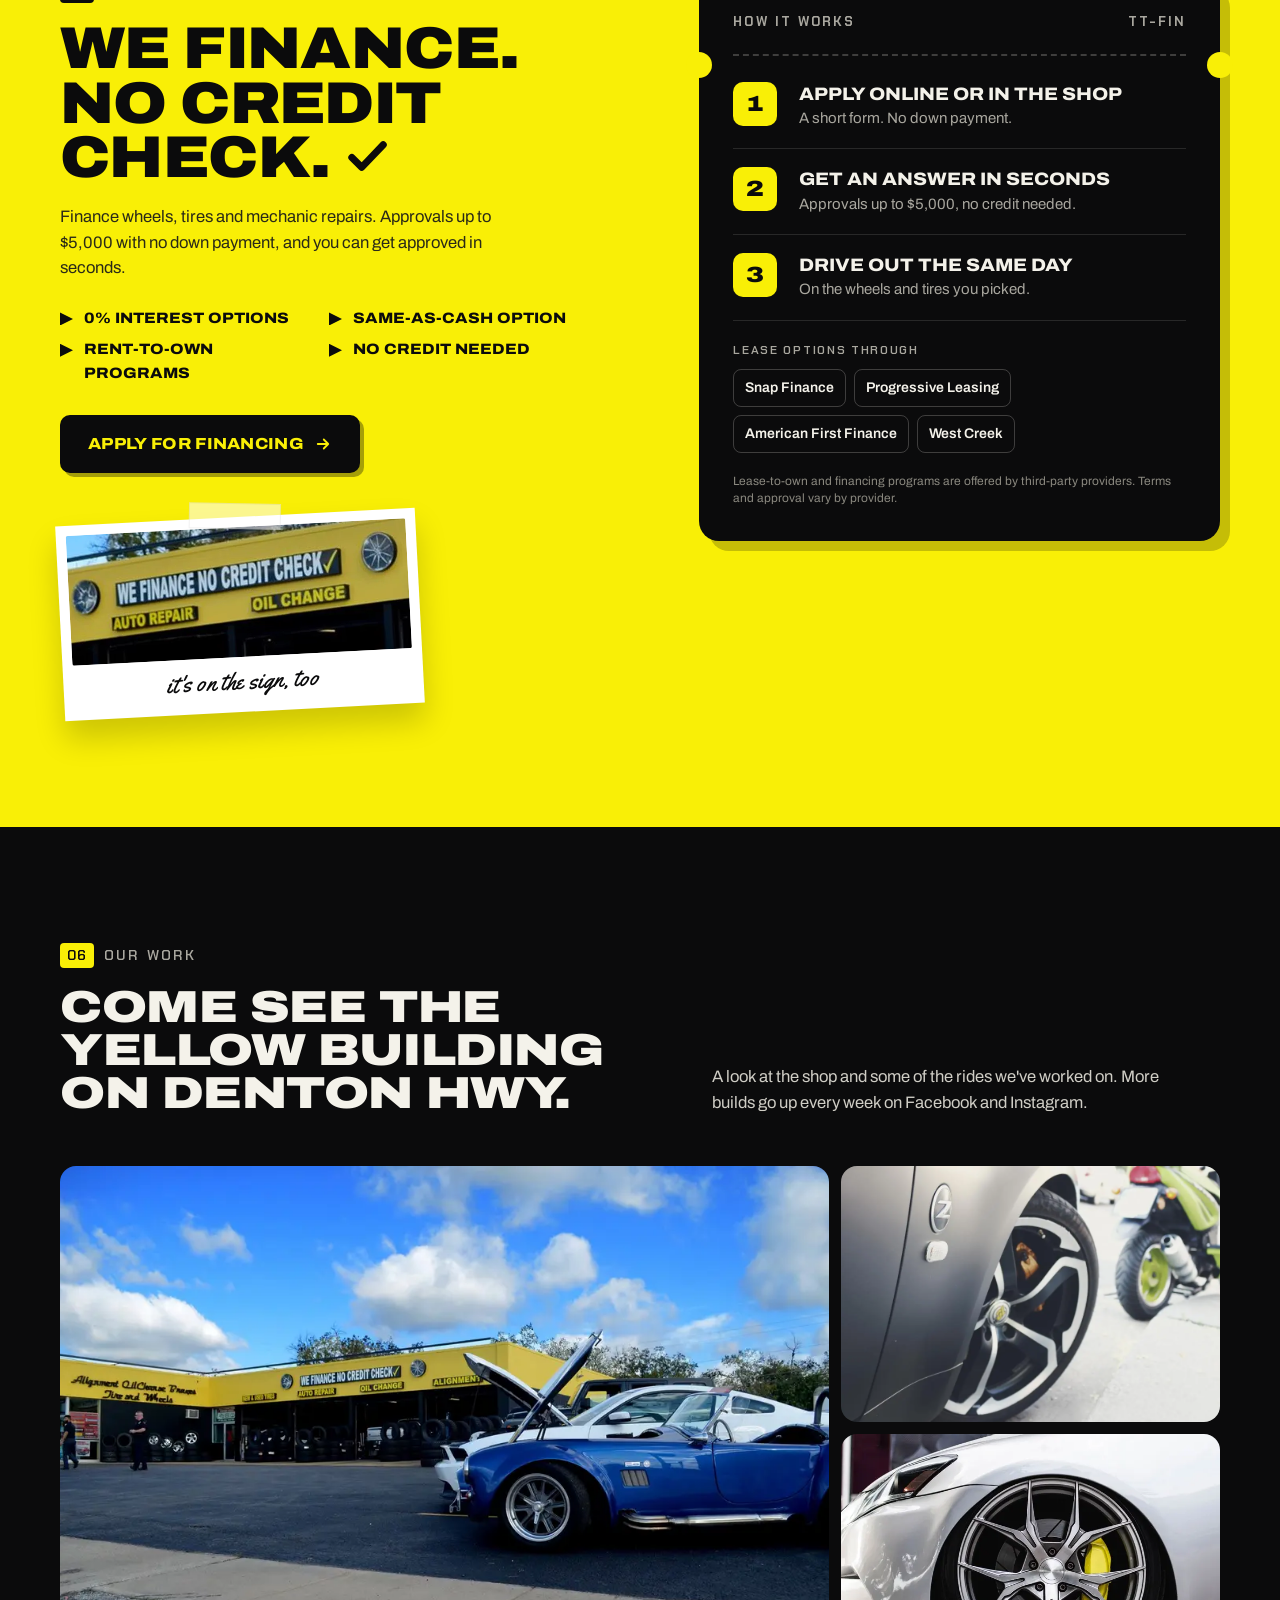
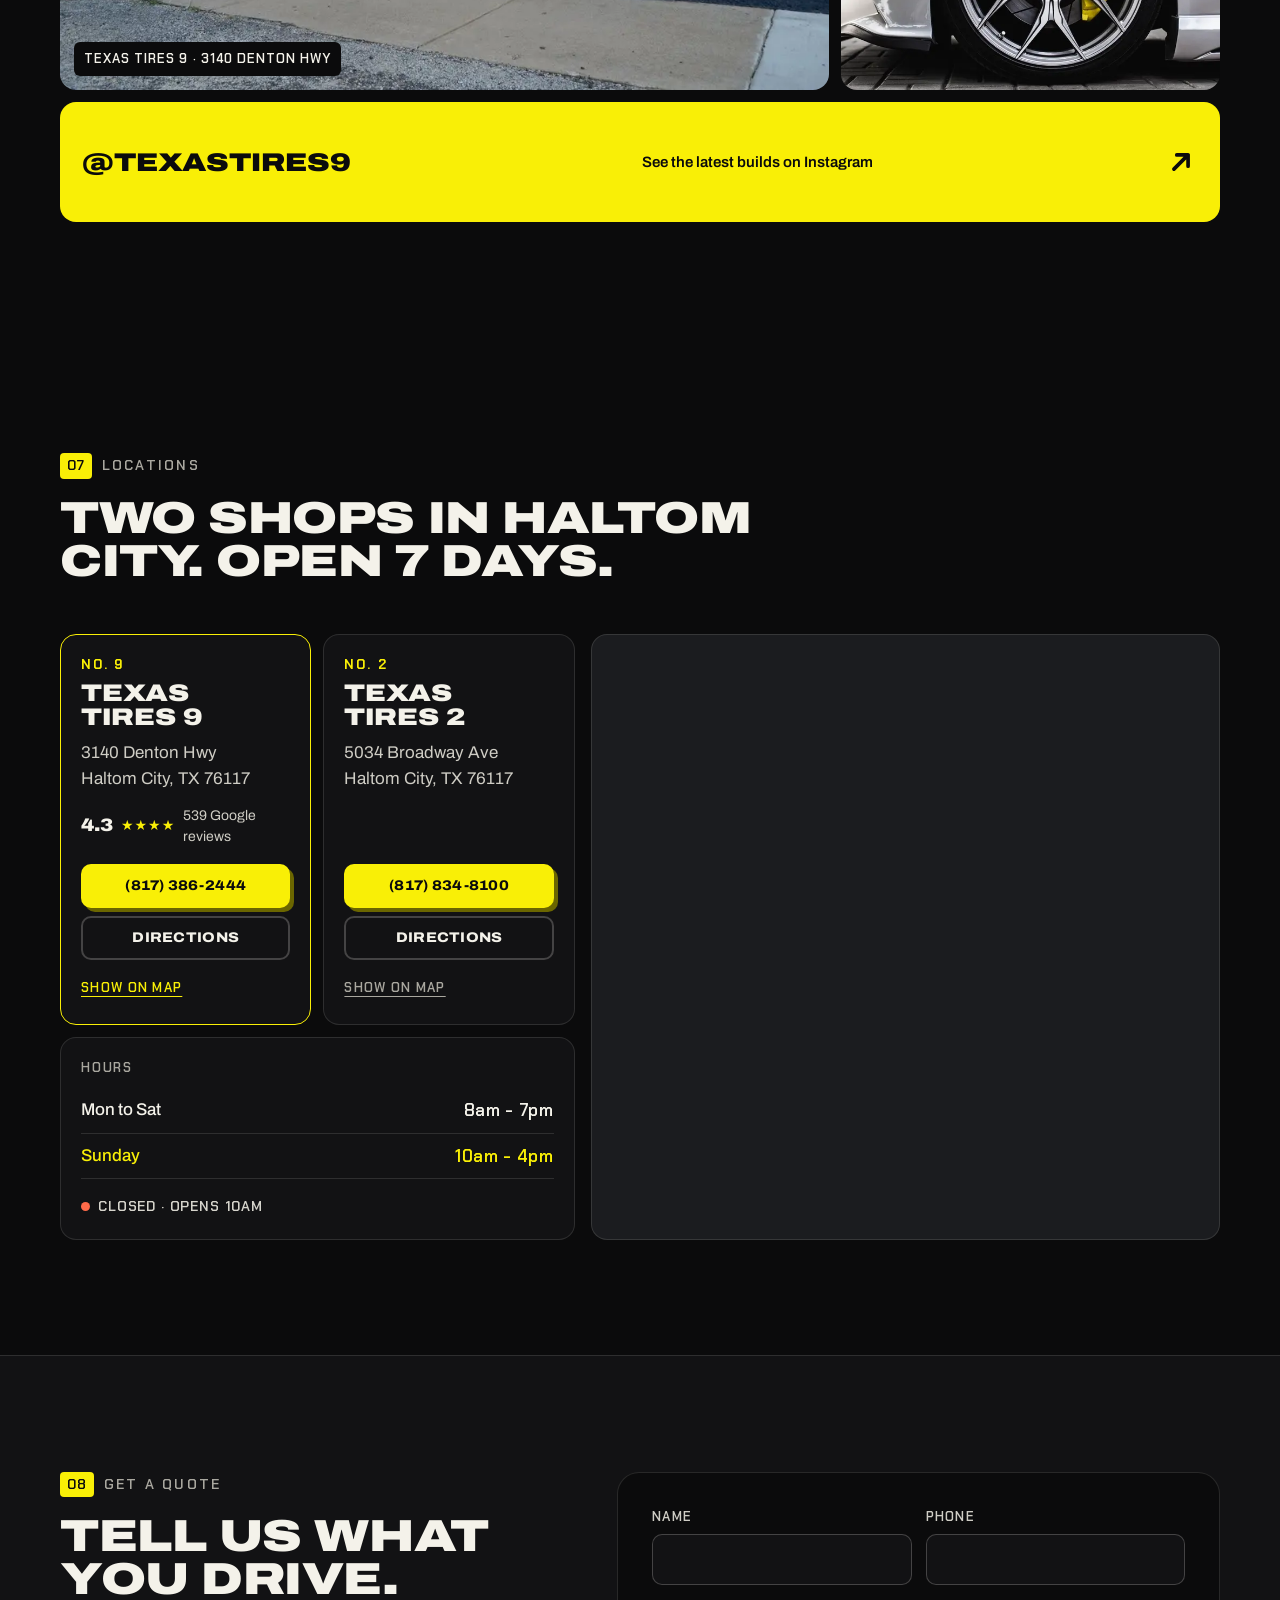
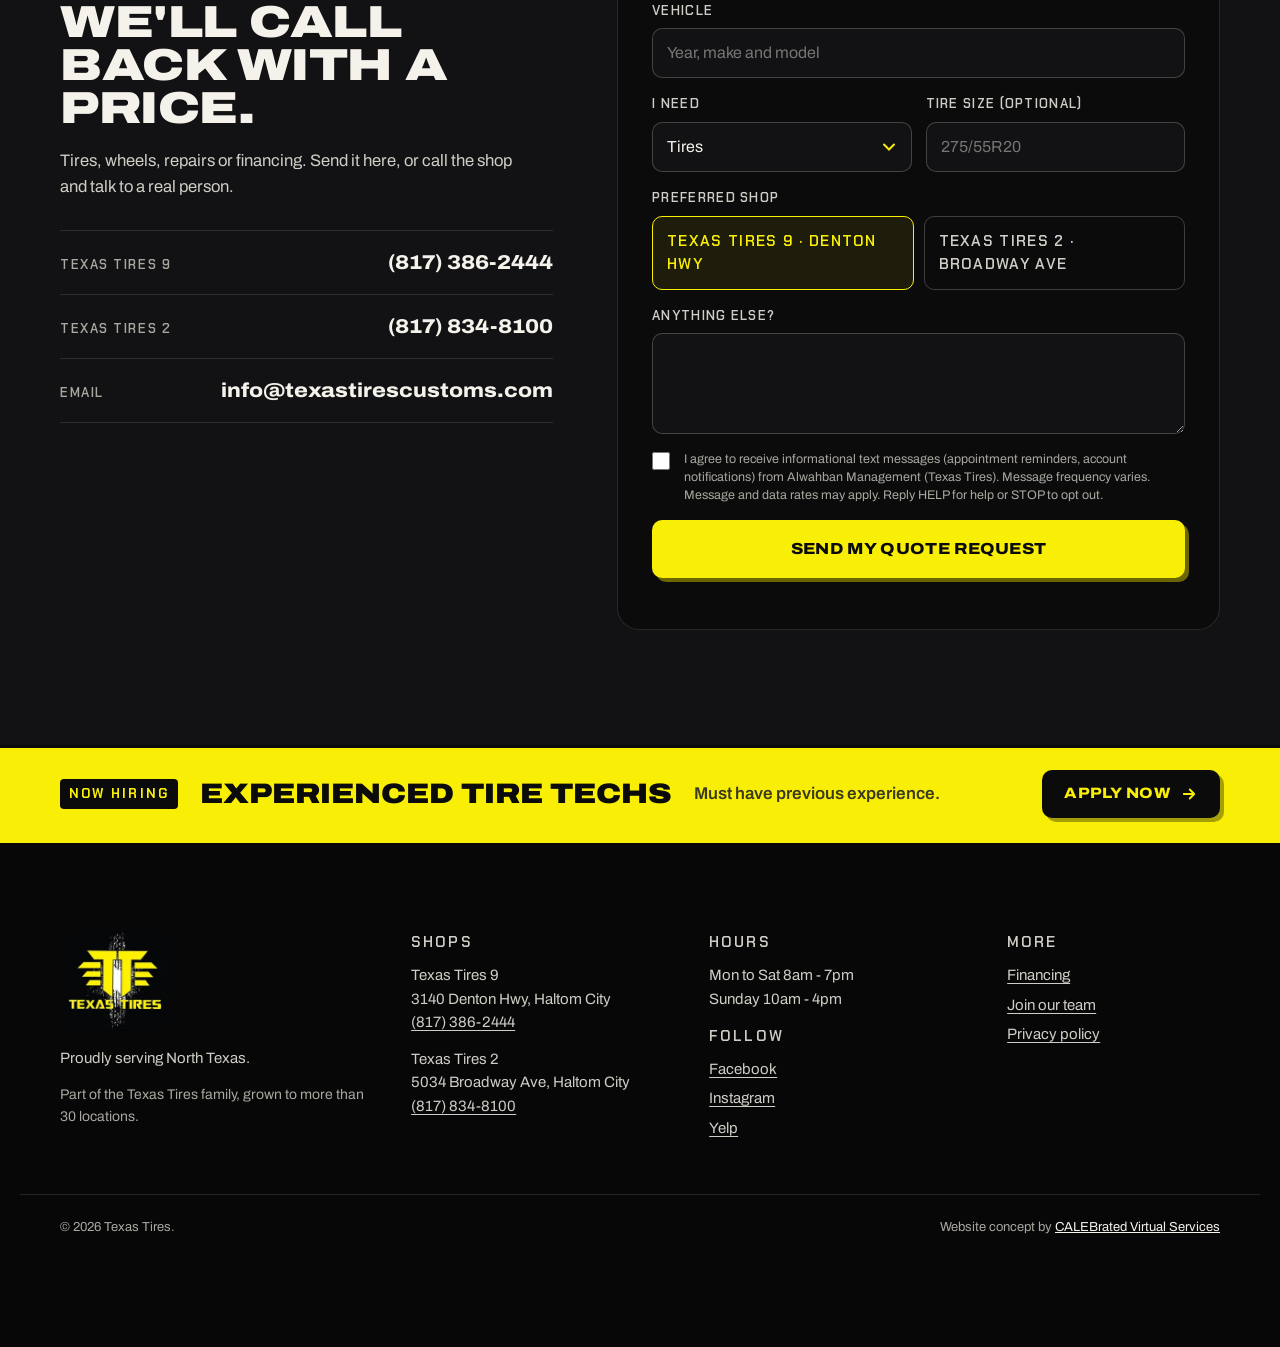
==== commit ca8a5114: "Make the hero wheel and tire size graphic look realistic Replace the flat SVG wheel with rendered la" ====
--- a/index.html
+++ b/index.html
@@ -20,7 +20,7 @@
 <link rel="preconnect" href="https://fonts.gstatic.com" crossorigin>
 <link rel="stylesheet" href="https://fonts.googleapis.com/css2?family=Archivo:wdth,wght@62..125,400..900&family=Chakra+Petch:wght@500;600;700&family=Yellowtail&display=swap">
 <link rel="preload" as="image" href="assets/img/logo-240.webp">
-<link rel="stylesheet" href="assets/css/styles.css?v=20260930e">
+<link rel="stylesheet" href="assets/css/styles.css?v=20261001a">
 <script>document.documentElement.classList.add('js')</script>
 <script type="application/ld+json">
 {"@context":"https://schema.org","@type":"AutoRepair","name":"Texas Tires 9","telephone":"+1-817-386-2444","email":"info@texastirescustoms.com","address":{"@type":"PostalAddress","streetAddress":"3140 Denton Hwy","addressLocality":"Haltom City","addressRegion":"TX","postalCode":"76117","addressCountry":"US"},"openingHoursSpecification":[{"@type":"OpeningHoursSpecification","dayOfWeek":["Monday","Tuesday","Wednesday","Thursday","Friday","Saturday"],"opens":"08:00","closes":"19:00"},{"@type":"OpeningHoursSpecification","dayOfWeek":"Sunday","opens":"10:00","closes":"16:00"}],"sameAs":["https://www.facebook.com/texastires9","https://instagram.com/texastires9","https://www.yelp.com/biz/texas-tires-9-haltom-city"]}
@@ -88,54 +88,17 @@
 
     <div class="hero-wheel" aria-hidden="true">
       <div class="wheel-halo"></div>
-      <svg class="wheel" viewBox="-300 -300 600 600">
-        <defs>
-          <radialGradient id="rubber" r="0.5">
-            <stop offset="0.64" stop-color="#0c0c0d"/>
-            <stop offset="0.78" stop-color="#1b1b1d"/>
-            <stop offset="0.9" stop-color="#131315"/>
-            <stop offset="1" stop-color="#080809"/>
-          </radialGradient>
-          <linearGradient id="chrome" x1="0" y1="0" x2="1" y2="1">
-            <stop offset="0" stop-color="#fbfbf8"/>
-            <stop offset=".32" stop-color="#8b8b87"/>
-            <stop offset=".52" stop-color="#ecece7"/>
-            <stop offset=".78" stop-color="#6f6f6b"/>
-            <stop offset="1" stop-color="#d3d3ce"/>
-          </linearGradient>
-          <radialGradient id="rotor" r="0.5">
-            <stop offset="0.45" stop-color="#4a4a48"/>
-            <stop offset="0.7" stop-color="#8e8e8a"/>
-            <stop offset="1" stop-color="#5b5b58"/>
-          </radialGradient>
-          <path id="sw" d="M-150.2,-192.3a244,244 0 1,1 300.4,384.6a244,244 0 1,1 -300.4,-384.6"/>
-        </defs>
-        <g class="spin">
-          <circle r="296" fill="url(#rubber)"/>
-          <circle r="295" stroke="#34343a" stroke-width="2.5"/>
-          <g class="tread" data-tread></g>
-          <text class="sidewall"><textPath href="#sw" textLength="1512" lengthAdjust="spacing"><tspan class="size-on-wheel" data-wheel-size>P275/55R20</tspan><tspan class="dot"> ● </tspan><tspan>TEXAS TIRES</tspan><tspan class="dot"> ● </tspan><tspan>HALTOM CITY TX</tspan><tspan class="dot"> ● </tspan><tspan>LIFETIME FREE ROTATION</tspan><tspan class="dot"> ● </tspan></textPath></text>
-          <circle r="200" fill="#060607"/>
-          <circle r="194" fill="url(#chrome)"/>
-          <circle r="181" fill="#0e0e10"/>
-          <circle r="160" fill="url(#rotor)"/>
-          <g class="holes" data-holes fill="#1d1d1e"></g>
-          <circle r="74" fill="#2b2b2c"/>
-        </g>
-        <g class="caliper">
-          <path d="M-156,-56.8A166,166 0 0 1 -56.8,-156L-38.3,-105.2A112,112 0 0 0 -105.2,-38.3Z" fill="#f9ef06" stroke="#f9ef06" stroke-width="14" stroke-linejoin="round"/>
-          <path d="M-128,-60A138,138 0 0 1 -60,-128" fill="none" stroke="#0b0b0c" stroke-width="3" opacity=".35"/>
-          <circle cx="-120" cy="-84" r="5" fill="#0b0b0c" opacity=".55"/>
-          <circle cx="-84" cy="-120" r="5" fill="#0b0b0c" opacity=".55"/>
-        </g>
-        <g class="spin">
-          <g class="spokes" data-spokes></g>
-          <circle r="54" fill="#0f0f11" stroke="url(#chrome)" stroke-width="4"/>
-          <g data-lugs fill="url(#chrome)"></g>
-          <circle r="24" fill="#070708" stroke="#f9ef06" stroke-width="2.5"/>
-          <text class="cap" y="7" text-anchor="middle">TT</text>
-        </g>
-      </svg>
+      <div class="wheel">
+        <img class="w-layer spin" src="assets/img/wheel/rotor-600.webp" srcset="assets/img/wheel/rotor-600.webp 600w, assets/img/wheel/rotor-1200.webp 1200w" sizes="(min-width: 980px) 640px, 92vw" width="1200" height="1200" alt="" decoding="async">
+        <img class="w-layer" src="assets/img/wheel/caliper-600.webp" srcset="assets/img/wheel/caliper-600.webp 600w, assets/img/wheel/caliper-1200.webp 1200w" sizes="(min-width: 980px) 640px, 92vw" width="1200" height="1200" alt="" decoding="async">
+        <img class="w-layer spin" src="assets/img/wheel/body-600.webp" srcset="assets/img/wheel/body-600.webp 600w, assets/img/wheel/body-1200.webp 1200w" sizes="(min-width: 980px) 640px, 92vw" width="1200" height="1200" alt="" decoding="async" fetchpriority="high">
+        <svg class="w-layer w-text spin" viewBox="-300 -300 600 600">
+          <defs><path id="sw" d="M-145.3,-186a236,236 0 1,1 290.6,372a236,236 0 1,1 -290.6,-372"/></defs>
+          <text class="sidewall sidewall-shadow" transform="translate(.9 1.4)"><textPath href="#sw" textLength="1440" lengthAdjust="spacing"><tspan data-wheel-size>P275/55R20</tspan><tspan> ● </tspan><tspan>TEXAS TIRES</tspan><tspan> ● </tspan><tspan>HALTOM CITY TX</tspan><tspan> ● </tspan><tspan>LIFETIME FREE ROTATION</tspan><tspan> ● </tspan></textPath></text>
+          <text class="sidewall"><textPath href="#sw" textLength="1440" lengthAdjust="spacing"><tspan class="size-on-wheel" data-wheel-size>P275/55R20</tspan><tspan class="dot"> ● </tspan><tspan>TEXAS TIRES</tspan><tspan class="dot"> ● </tspan><tspan>HALTOM CITY TX</tspan><tspan class="dot"> ● </tspan><tspan>LIFETIME FREE ROTATION</tspan><tspan class="dot"> ● </tspan></textPath></text>
+        </svg>
+        <div class="w-light"></div>
+      </div>
       <p class="wheel-note"><span data-i18n="hero.note">Your size, right on the sidewall. Try the finder below.</span><svg class="note-arrow" viewBox="0 0 74 52"><path d="M4 6C28 4 50 14 64 42M64 42l-13-2M64 42l2-13"/></svg></p>
     </div>
   </div>
@@ -182,21 +145,37 @@
 
     <div class="decoder-visual reveal">
       <p class="hand" aria-hidden="true" data-i18n="size.hand">look here on your tire</p>
-      <svg class="arc" viewBox="0 0 640 300" role="img" aria-label="Tire sidewall showing your size">
-        <defs>
-          <linearGradient id="chrome2" x1="0" y1="0" x2="1" y2="0">
-            <stop offset="0" stop-color="#6f6f6b"/><stop offset=".3" stop-color="#e9e9e4"/><stop offset=".6" stop-color="#8b8b87"/><stop offset="1" stop-color="#f4f4f0"/>
-          </linearGradient>
-          <linearGradient id="rub2" x1="0" y1="0" x2="0" y2="1">
-            <stop offset="0" stop-color="#1f1f22"/><stop offset=".55" stop-color="#151517"/><stop offset="1" stop-color="#0b0b0c"/>
-          </linearGradient>
-          <path id="arcpath" d="M0,214A780,780 0 0 1 640,214"/>
-        </defs>
-        <path d="M0,134A830,830 0 0 1 640,134L640,289A690,690 0 0 0 0,289Z" fill="url(#rub2)"/>
-        <g data-arc-lugs fill="#0b0b0c"></g>
-        <path d="M0,289A690,690 0 0 1 640,289L640,300L0,300Z" fill="url(#chrome2)"/>
-        <text class="arc-text" text-anchor="middle"><textPath href="#arcpath" startOffset="50%" data-arc-text><tspan data-part="type">P</tspan><tspan data-part="width">275</tspan><tspan data-part="slash">/</tspan><tspan data-part="ratio">55</tspan><tspan data-part="cons">R</tspan><tspan data-part="rim">20</tspan></textPath></text>
-      </svg>
+      <div class="arc-wrap">
+        <img class="arc-bg" src="assets/img/wheel/arc-640.webp" srcset="assets/img/wheel/arc-640.webp 640w, assets/img/wheel/arc-1280.webp 1280w" sizes="(min-width: 980px) 600px, 90vw" width="1280" height="700" alt="" loading="lazy" decoding="async">
+        <svg class="arc" viewBox="0 0 640 350" role="img" aria-label="Tire sidewall showing your size">
+          <defs>
+            <path id="arcpath" d="M-22.7,255.4A730,730 0 0 1 662.7,255.4"/>
+            <filter id="rwlEdge" x="-5%" y="-30%" width="110%" height="160%">
+              <feOffset in="SourceAlpha" dx="1.6" dy="2.6" result="o"/><feGaussianBlur in="o" stdDeviation="2.2" result="ob"/>
+              <feFlood flood-color="#000" flood-opacity=".85"/><feComposite in2="ob" operator="in" result="sh"/>
+              <feGaussianBlur in="SourceAlpha" stdDeviation="1.3" result="b"/>
+              <feDiffuseLighting in="b" surfaceScale="3" diffuseConstant="1" lighting-color="#2c2c30" result="d"><feDistantLight azimuth="235" elevation="50"/></feDiffuseLighting>
+              <feComposite in="d" in2="SourceAlpha" operator="in" result="body"/>
+              <feSpecularLighting in="b" surfaceScale="3" specularConstant=".6" specularExponent="16" lighting-color="#fff" result="s"><feDistantLight azimuth="235" elevation="38"/></feSpecularLighting>
+              <feComposite in="s" in2="SourceAlpha" operator="in" result="s2"/>
+              <feMerge><feMergeNode in="sh"/><feMergeNode in="body"/><feMergeNode in="s2"/></feMerge>
+            </filter>
+            <filter id="rwlPaint" x="-5%" y="-30%" width="110%" height="160%">
+              <feGaussianBlur in="SourceAlpha" stdDeviation="1" result="b"/>
+              <feDiffuseLighting in="b" surfaceScale="2" diffuseConstant="1.08" lighting-color="#fff" result="d"><feDistantLight azimuth="235" elevation="60"/></feDiffuseLighting>
+              <feComposite in="SourceGraphic" in2="d" operator="arithmetic" k1="1" result="lit"/>
+              <feTurbulence type="fractalNoise" baseFrequency="1.3" numOctaves="2" seed="4" result="n"/>
+              <feColorMatrix in="n" type="matrix" values="0 0 0 0 0  0 0 0 0 0  0 0 0 0 0  .55 0 0 0 -.24" result="grime"/>
+              <feComposite in="grime" in2="SourceAlpha" operator="in" result="g2"/>
+              <feSpecularLighting in="b" surfaceScale="2" specularConstant=".45" specularExponent="20" lighting-color="#fff" result="s"><feDistantLight azimuth="235" elevation="40"/></feSpecularLighting>
+              <feComposite in="s" in2="SourceAlpha" operator="in" result="s2"/>
+              <feMerge><feMergeNode in="lit"/><feMergeNode in="g2"/><feMergeNode in="s2"/></feMerge>
+            </filter>
+          </defs>
+          <text class="arc-text arc-emboss" text-anchor="middle" filter="url(#rwlEdge)"><textPath href="#arcpath" startOffset="50%"><tspan data-part="type">P</tspan><tspan data-part="width">275</tspan><tspan data-part="slash">/</tspan><tspan data-part="ratio">55</tspan><tspan data-part="cons">R</tspan><tspan data-part="rim">20</tspan></textPath></text>
+          <text class="arc-text arc-paint" text-anchor="middle" filter="url(#rwlPaint)"><textPath href="#arcpath" startOffset="50%" data-arc-text><tspan data-part="type">P</tspan><tspan data-part="width">275</tspan><tspan data-part="slash">/</tspan><tspan data-part="ratio">55</tspan><tspan data-part="cons">R</tspan><tspan data-part="rim">20</tspan></textPath></text>
+        </svg>
+      </div>
       <dl class="specs" data-specs>
         <div class="spec" tabindex="0" data-for="width"><dt data-i18n="spec.width">Tread width</dt><dd><b data-out="width">275 mm</b><span data-out="width2">10.8 in across the tread</span></dd></div>
         <div class="spec" tabindex="0" data-for="ratio"><dt data-i18n="spec.ratio">Sidewall</dt><dd><b data-out="ratio">55%</b><span data-out="ratio2">151 mm tall, 55% of the width</span></dd></div>
@@ -529,6 +508,6 @@
 </nav>
 
 <noscript><style>.reveal{opacity:1!important;transform:none!important}</style></noscript>
-<script src="assets/js/main.js?v=20260930e" defer></script>
+<script src="assets/js/main.js?v=20261001a" defer></script>
 </body>
 </html>
--- a/assets/css/styles.css
+++ b/assets/css/styles.css
@@ -115,12 +115,17 @@
 .proof b{display:block;font-family:var(--display);font-stretch:125%;font-weight:900;text-transform:uppercase;font-size:22px;color:var(--chalk);margin-bottom:4px;letter-spacing:0}
 .hero-wheel{position:relative;justify-self:end;width:min(640px,48vw);aspect-ratio:1;margin-right:calc(var(--gutter) * -1.6)}
 .wheel-halo{position:absolute;inset:3%;border-radius:50%;background:var(--hivis);transform:translate(-7%,6%)}
-.wheel{position:relative;width:100%;height:100%;filter:drop-shadow(0 30px 40px rgba(0,0,0,.55));--rot:0deg}
-.wheel .spin{transform-box:view-box;transform-origin:50% 50%;transform:rotate(var(--rot))}
-.sidewall{font-family:var(--display);font-weight:900;font-stretch:125%;font-size:25px;letter-spacing:2px;fill:#e9e7df;fill-opacity:.9;paint-order:stroke;stroke:#050506;stroke-width:2px}
+.wheel{position:relative;width:100%;height:100%;--rot:0deg}
+.wheel::before{content:"";position:absolute;inset:1.5%;border-radius:50%;box-shadow:0 34px 60px rgba(0,0,0,.6),0 8px 18px rgba(0,0,0,.45)}
+.w-layer{position:absolute;inset:0;width:100%;height:100%;display:block}
+.wheel .spin{transform:rotate(var(--rot));will-change:transform}
+.w-light{position:absolute;inset:0;border-radius:50%;pointer-events:none;background:linear-gradient(135deg,rgba(255,255,255,.11) 0%,rgba(255,255,255,0) 42%,rgba(0,0,0,0) 58%,rgba(0,0,0,.4) 100%);-webkit-mask:radial-gradient(circle closest-side,transparent 66.4%,#000 67%,#000 96.6%,transparent 97.2%);mask:radial-gradient(circle closest-side,transparent 66.4%,#000 67%,#000 96.6%,transparent 97.2%)}
+.w-light::before{content:"";position:absolute;inset:0;border-radius:50%;background:conic-gradient(from 0deg,rgba(255,255,255,0) 0deg 100deg,rgba(255,255,255,.35) 126deg,rgba(255,255,255,0) 152deg 278deg,rgba(255,255,255,.9) 308deg,rgba(255,255,255,0) 338deg 360deg);-webkit-mask:radial-gradient(circle closest-side,transparent 59.8%,#000 60.3%,#000 65.9%,transparent 66.4%);mask:radial-gradient(circle closest-side,transparent 59.8%,#000 60.3%,#000 65.9%,transparent 66.4%)}
+.wheel::after{content:"";position:absolute;inset:0;border-radius:50%;pointer-events:none;background:linear-gradient(135deg,rgba(255,255,255,.08) 0%,rgba(255,255,255,0) 40%,rgba(0,0,0,.28) 100%),radial-gradient(circle closest-side,rgba(0,0,0,0) 48%,rgba(0,0,0,.4) 59.6%,rgba(0,0,0,0) 60%);-webkit-mask:radial-gradient(circle closest-side,#000 59.8%,transparent 60.2%);mask:radial-gradient(circle closest-side,#000 59.8%,transparent 60.2%)}
+.sidewall{font-family:var(--display);font-weight:900;font-stretch:125%;font-size:24px;letter-spacing:2px;fill:#e6e4dc;paint-order:stroke;stroke:#0a0a0b;stroke-width:2.4px;stroke-linejoin:round}
+.sidewall-shadow{fill:#000;stroke:#000;opacity:.75}
 .sidewall .dot{fill:#f9ef06}
 .sidewall .size-on-wheel{fill:var(--hivis);stroke:none}
-.cap{font-family:var(--display);font-weight:900;font-stretch:125%;font-size:19px;fill:var(--hivis)}
 .wheel-note{position:absolute;left:-2%;top:1%;font-family:var(--hand);font-size:26px;color:var(--hivis);transform:rotate(-5deg);max-width:15ch;line-height:1.05;text-shadow:0 2px 12px rgba(0,0,0,.8);margin:0}
 .note-arrow{display:block;width:74px;height:52px;margin:4px 0 0 60%;stroke:var(--hivis);stroke-width:2.4;stroke-linecap:round;stroke-linejoin:round}
 
@@ -153,10 +158,12 @@
 .chip:hover,.chip[aria-pressed="true"]{border-color:var(--hivis);color:var(--hivis);background:rgba(249,239,6,.06)}
 .decoder-visual{position:relative;background:var(--ink);border:1px solid var(--line);border-radius:22px;padding:clamp(18px,3vw,32px)}
 .decoder-visual .hand{position:absolute;top:-18px;right:24px;transform:rotate(-4deg);background:var(--asphalt);padding:0 10px}
-.arc{width:100%;height:auto;display:block;border-radius:12px}
+.arc-wrap{position:relative;aspect-ratio:640/350;border-radius:12px;overflow:hidden}
+.arc-bg,.arc{position:absolute;inset:0;width:100%;height:100%;display:block}
 .arc-text{font-family:var(--display);font-weight:900;font-stretch:125%;font-size:62px;letter-spacing:3px}
-.arc-text tspan{fill:#e9e7df;stroke:#050506;stroke-width:1.2px;paint-order:stroke;transition:fill .2s}
-.arc-text tspan.on{fill:var(--hivis);stroke:none}
+.arc-emboss tspan{fill:#000;stroke:#000;stroke-width:6px;stroke-linejoin:round}
+.arc-paint tspan{fill:#e8e6de;transition:fill .25s}
+.arc-paint tspan.on{fill:var(--hivis)}
 .specs{display:grid;grid-template-columns:repeat(2,minmax(0,1fr));gap:10px;margin:18px 0 0}
 .spec{border:1px solid var(--line);border-radius:12px;padding:14px 16px;cursor:default;transition:border-color .2s,background-color .2s}
 .spec:hover,.spec:focus-visible,.spec.on{border-color:rgba(249,239,6,.6);background:rgba(249,239,6,.05)}
@@ -418,3 +425,4 @@
 .rating b{font-family:var(--display);font-weight:900;font-stretch:112%;font-size:18px;color:var(--chalk)}
 .rating .stars{color:var(--hivis);letter-spacing:1px}
 .rating:hover span:last-child{text-decoration:underline;text-underline-offset:3px}
+@media (max-width:720px){.wheel-note{display:none}}
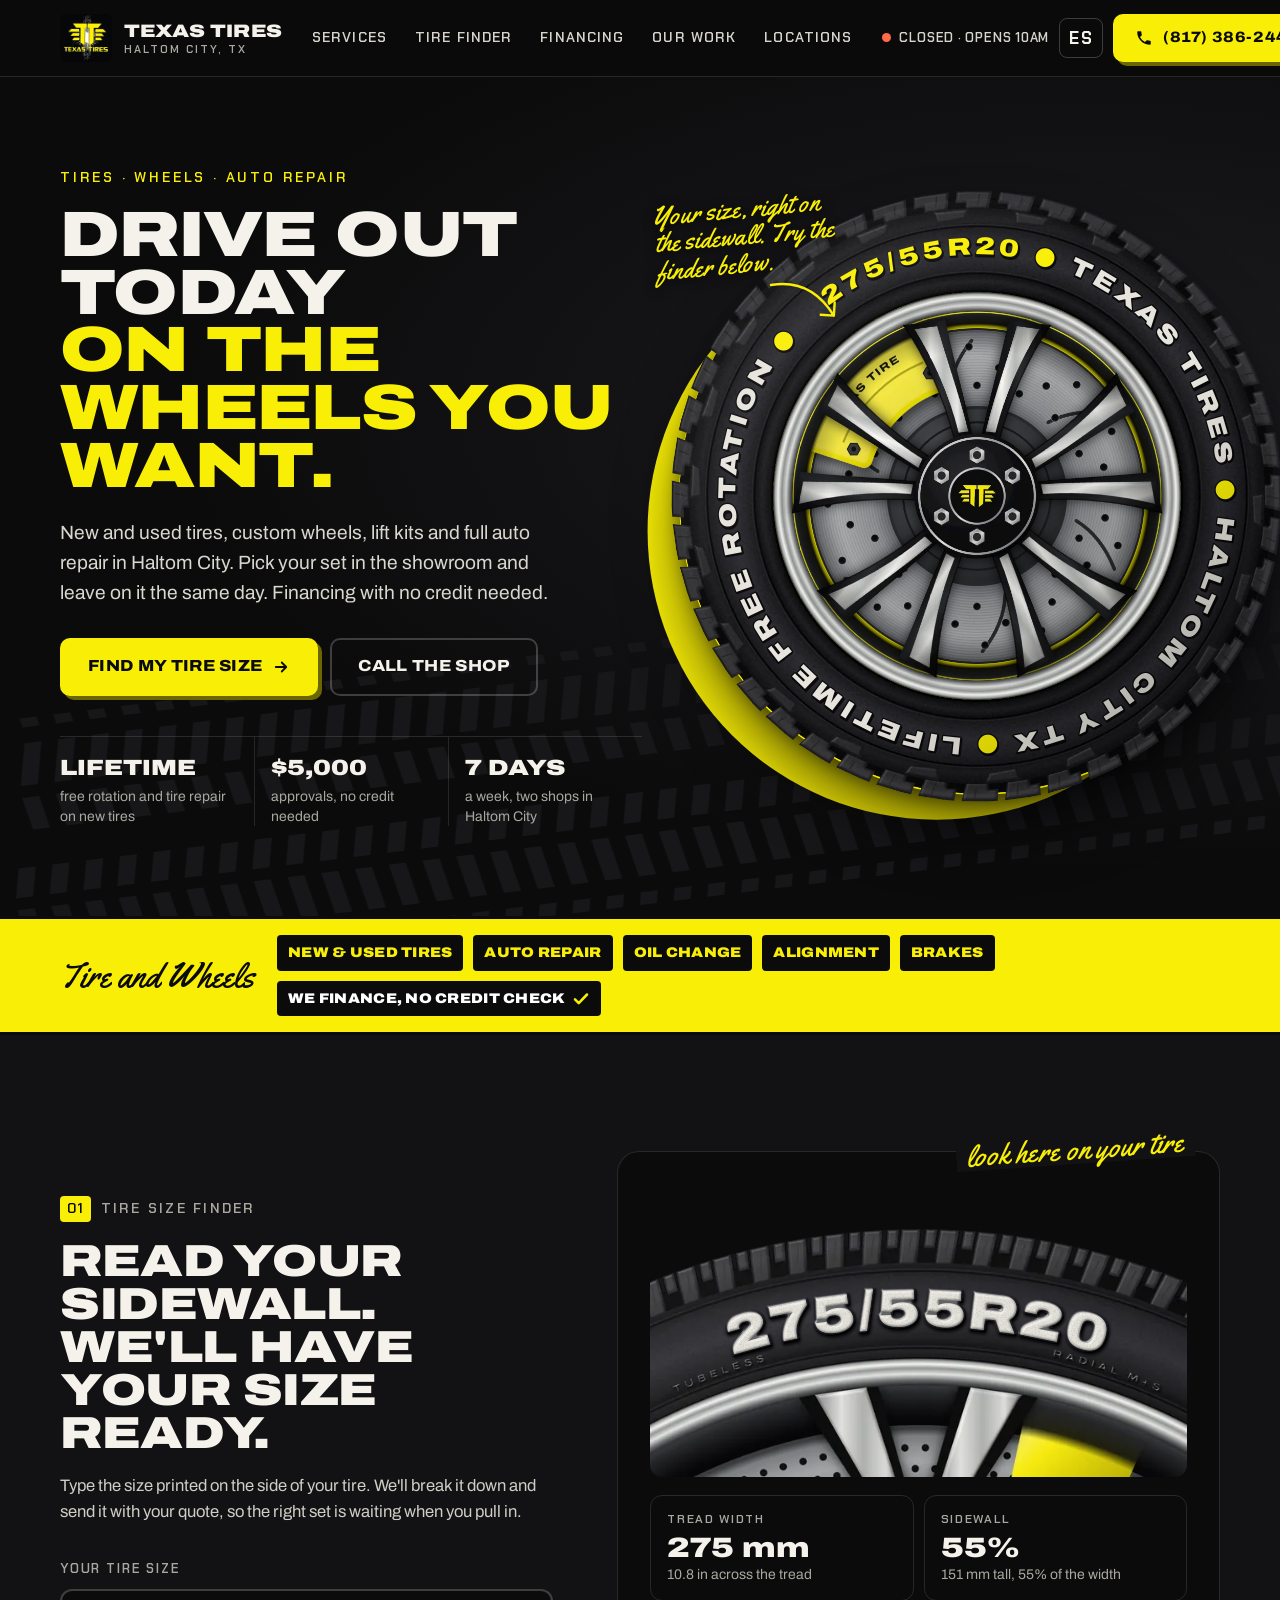
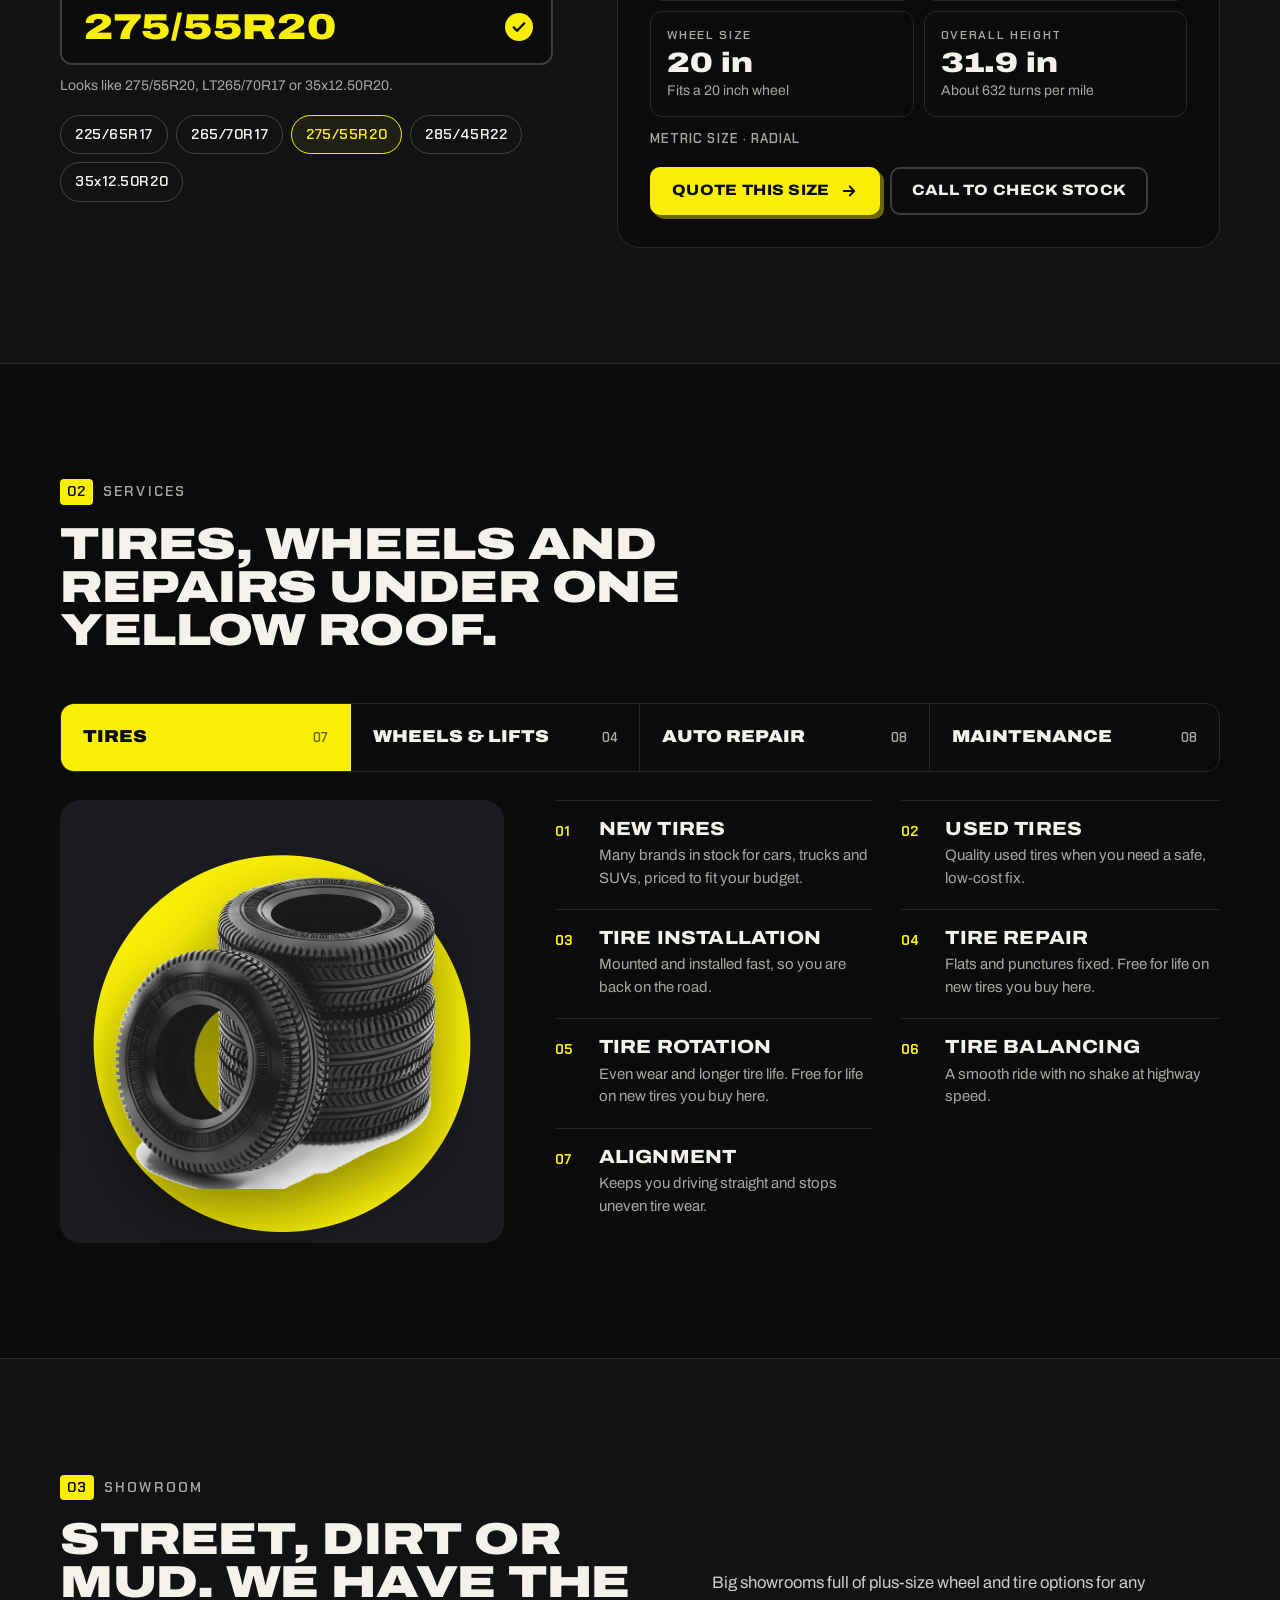
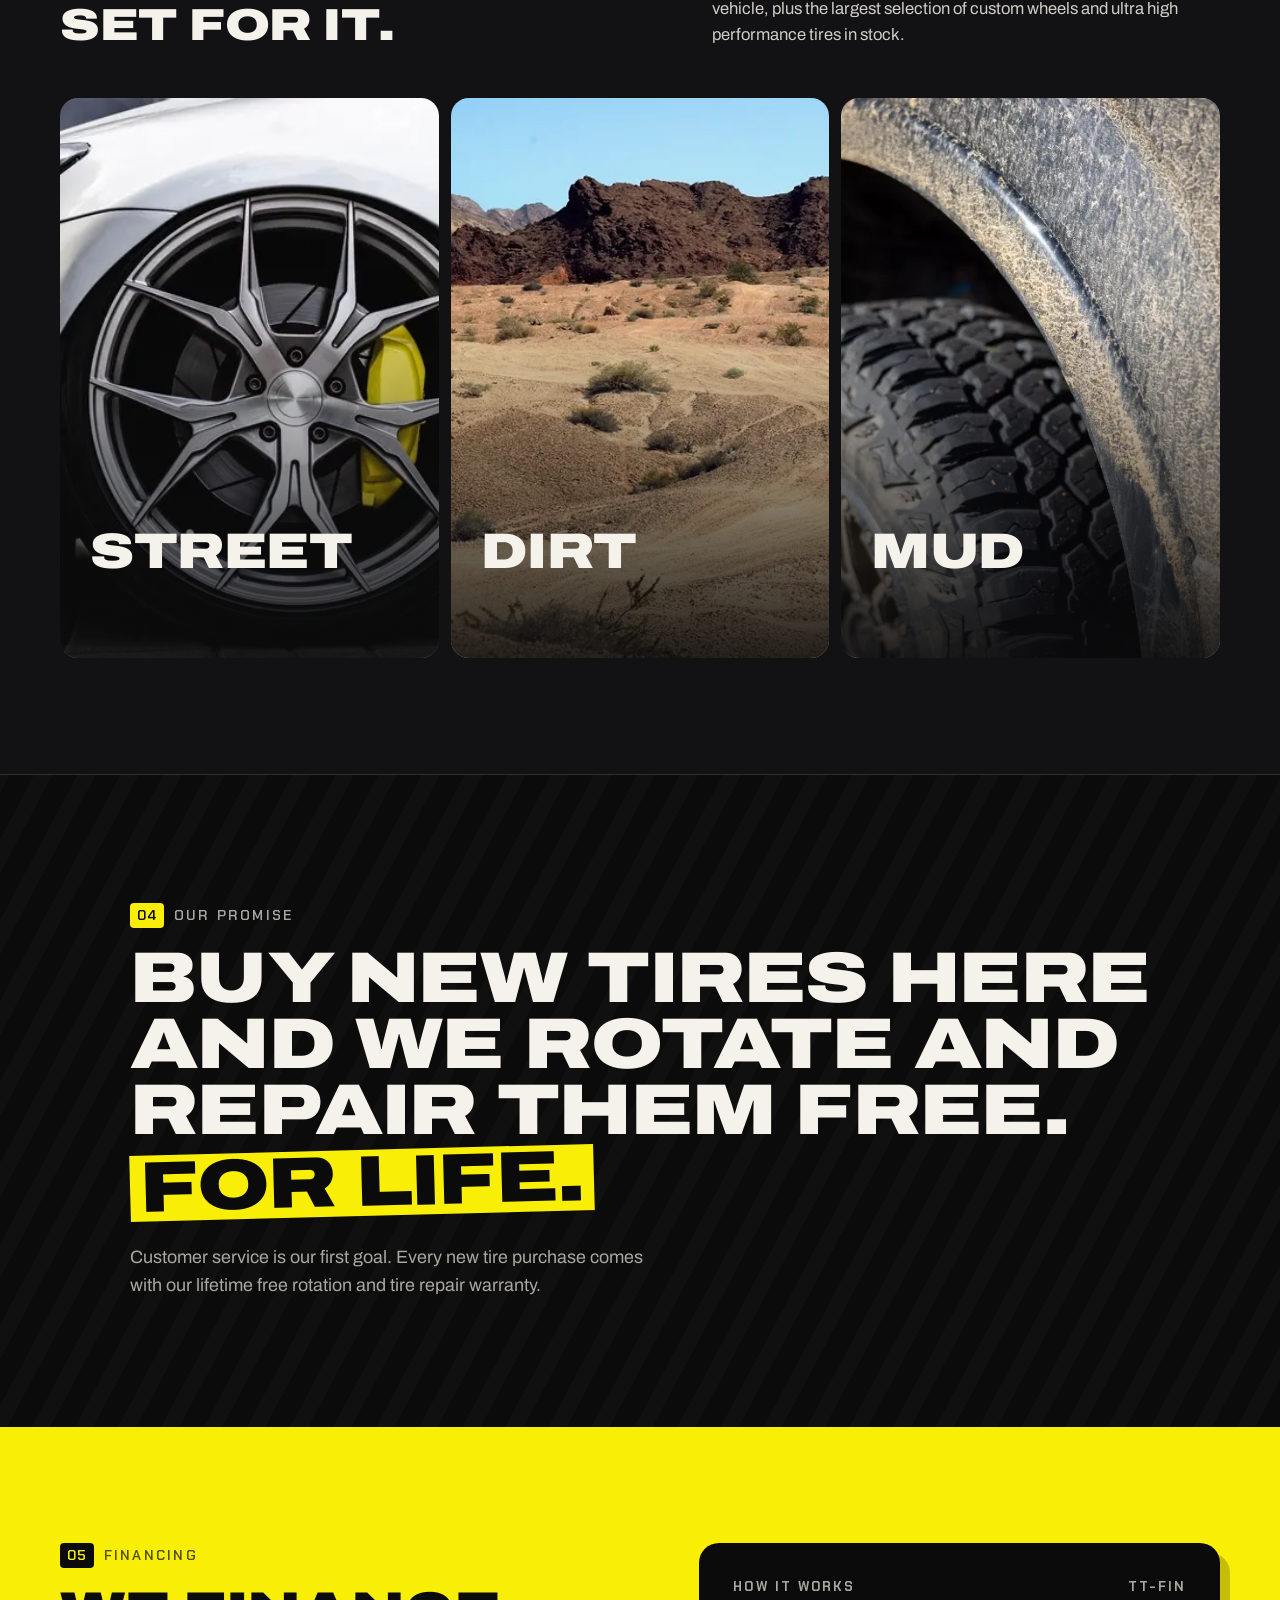
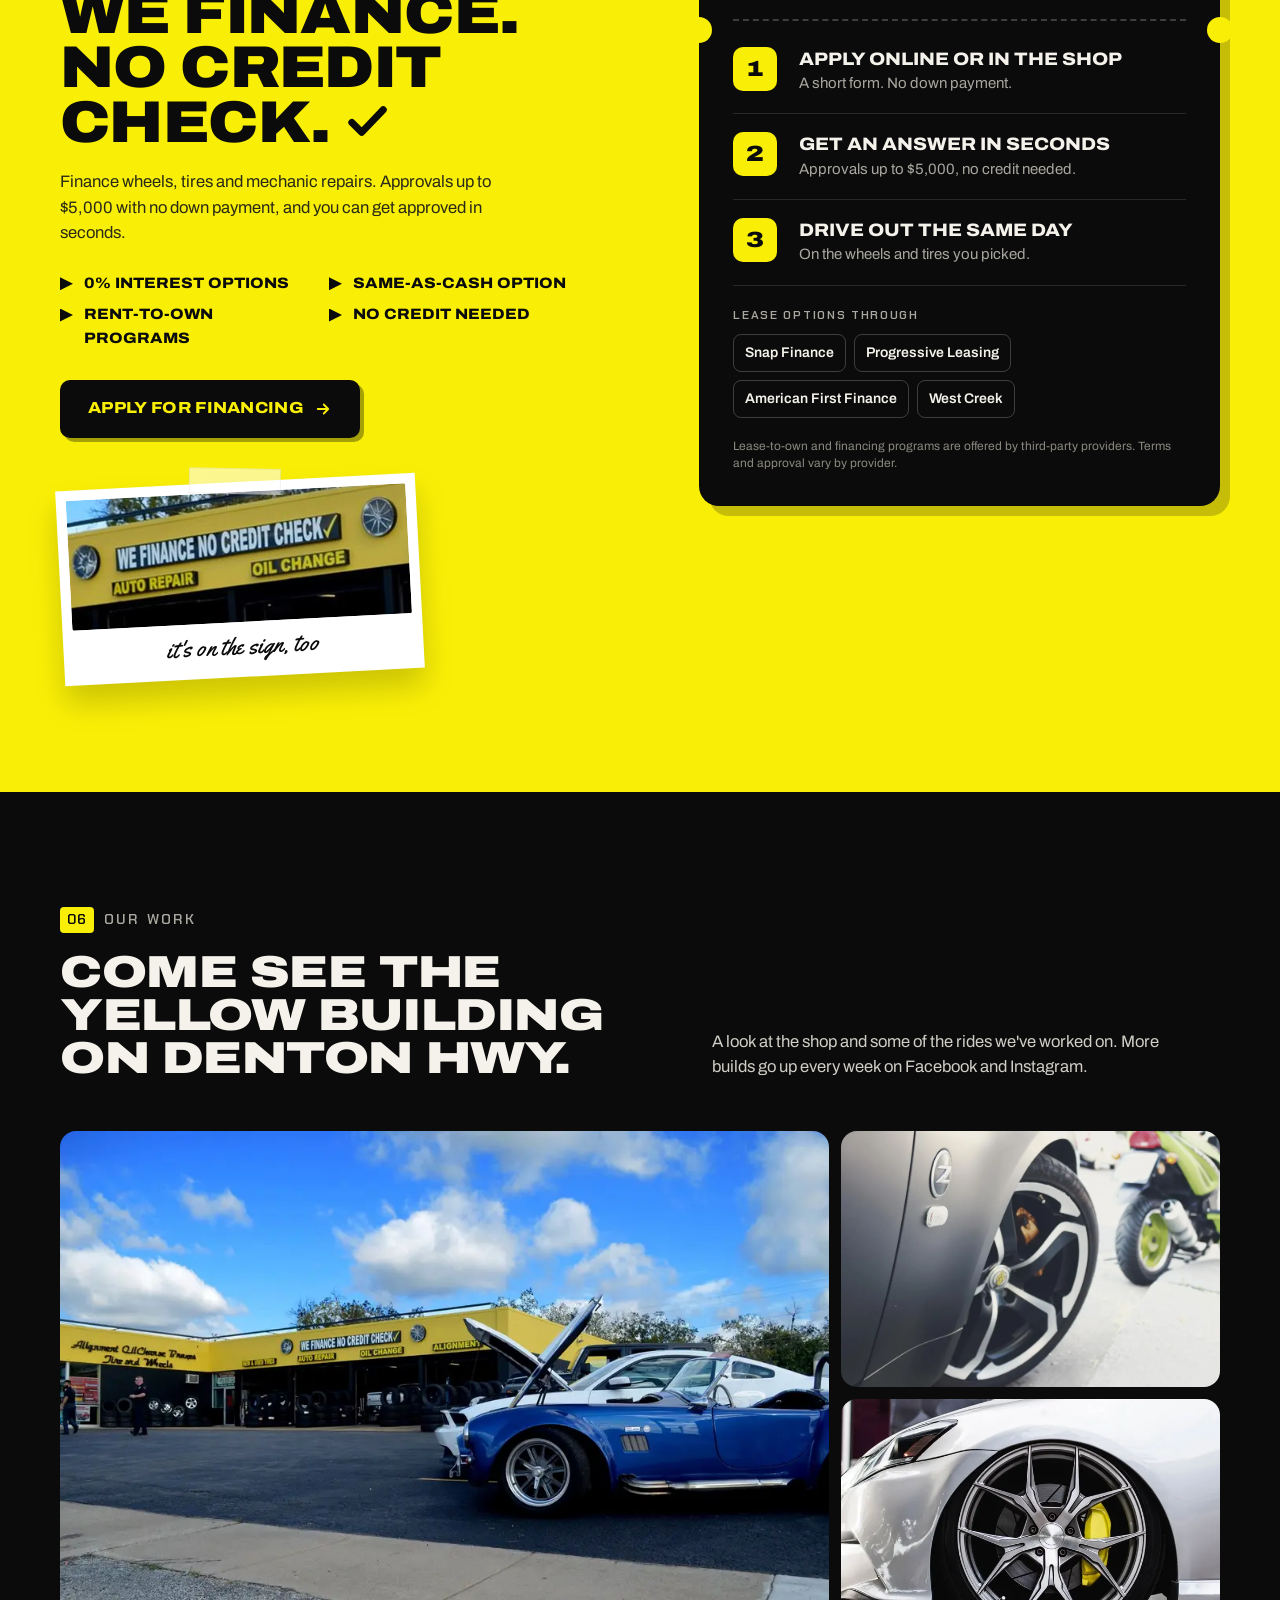
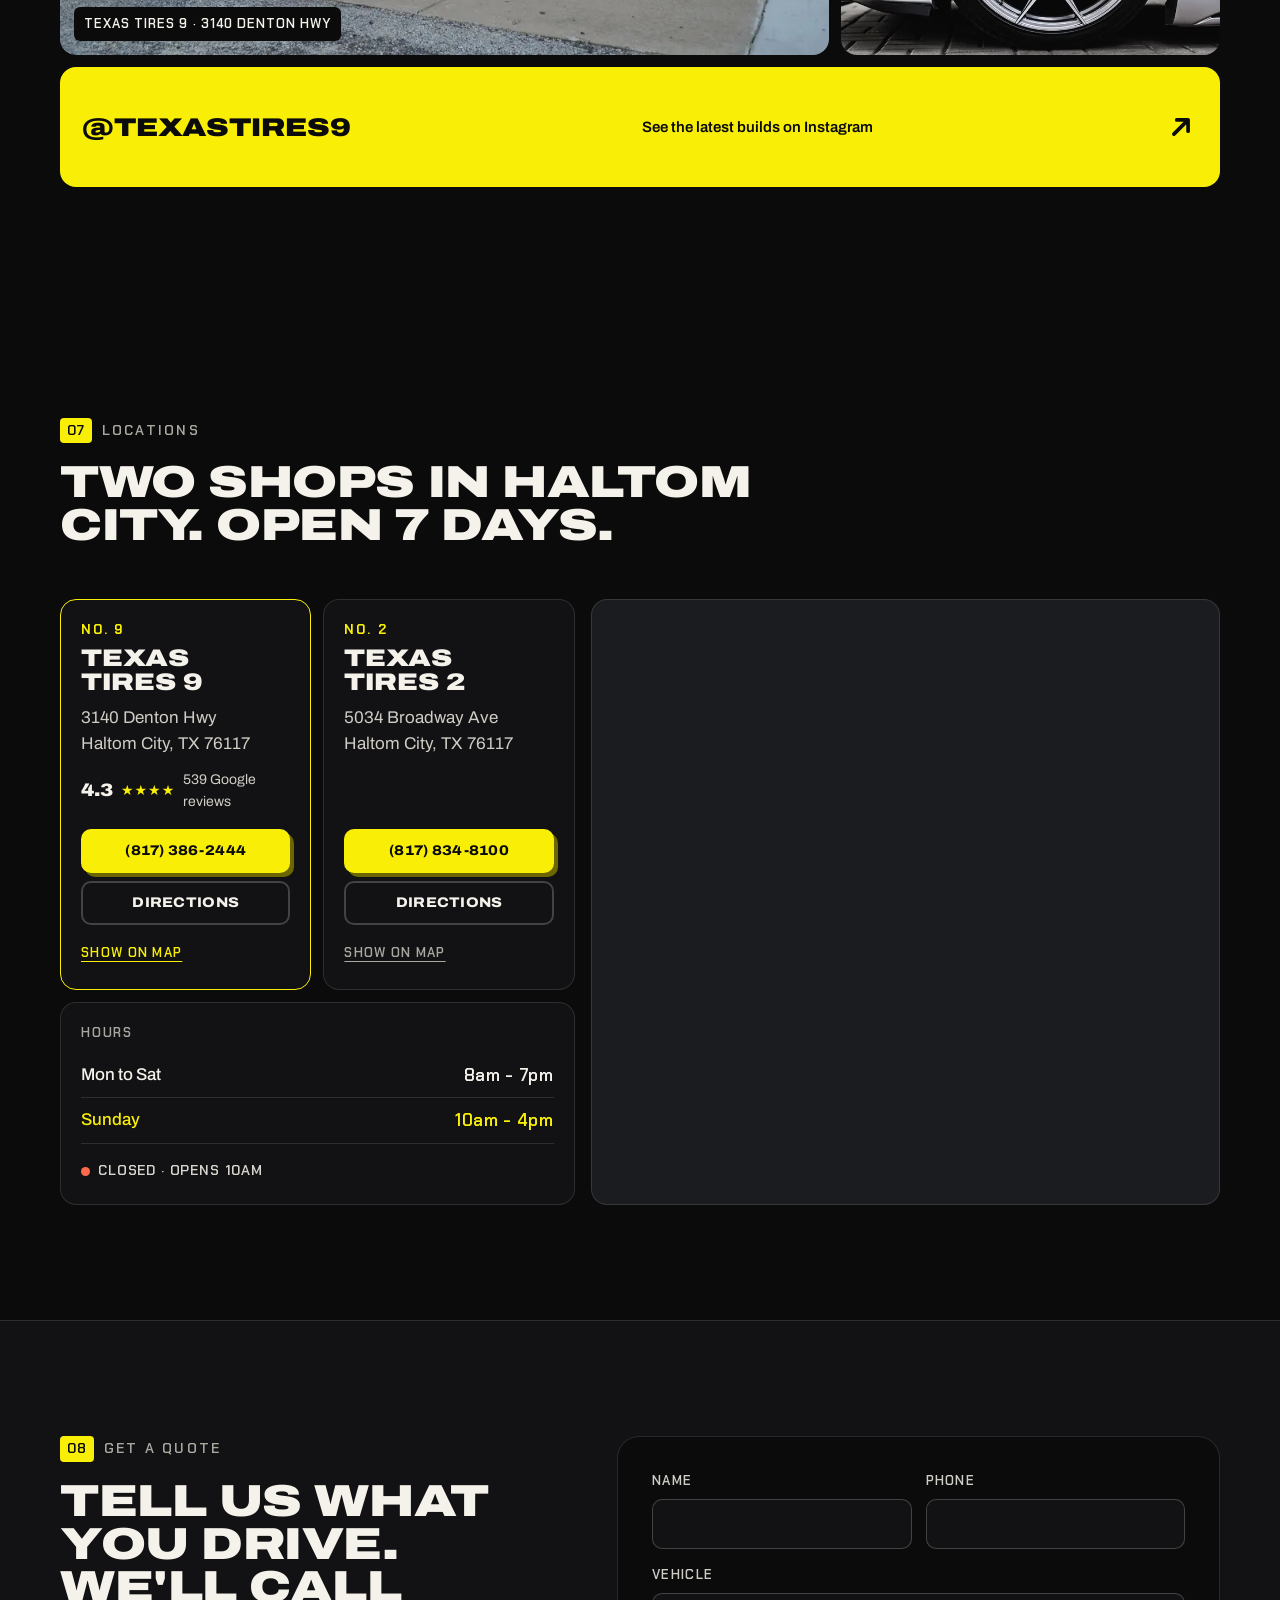
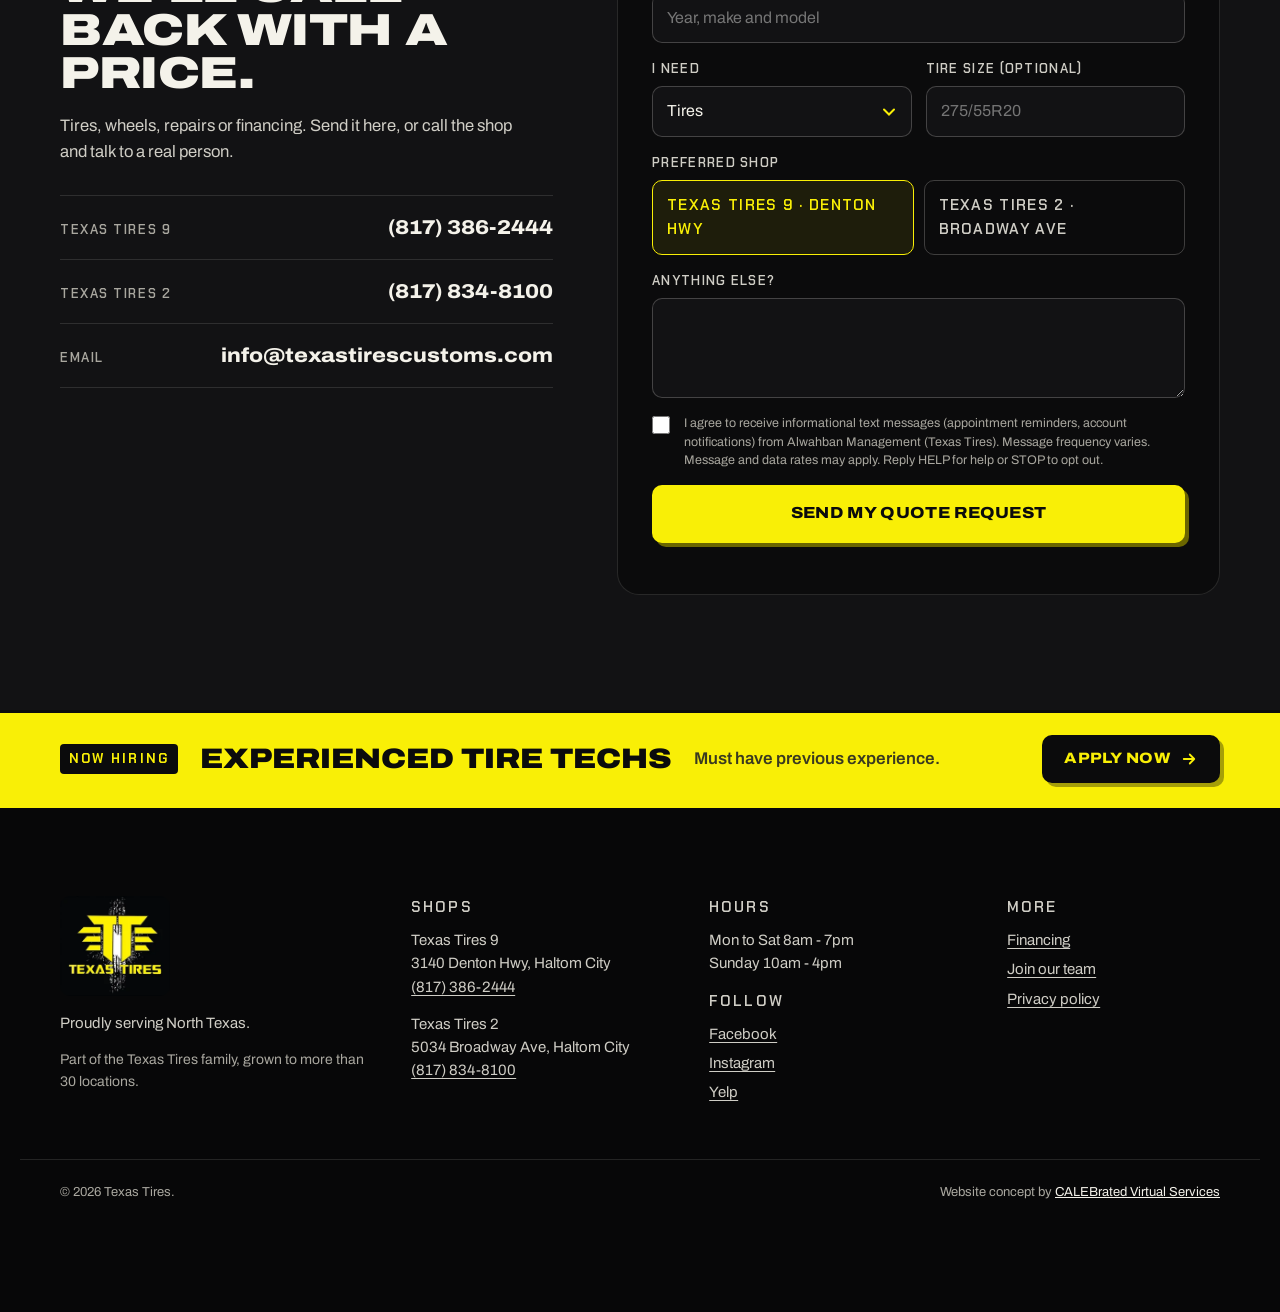
==== commit 9b328a2f: "Remove the concept preview bar from the top of the site The footer still credits CALEBrated and the " ====
--- a/index.html
+++ b/index.html
@@ -28,10 +28,6 @@
 </head>
 <body>
 <a class="skip" href="#main" data-i18n="skip">Skip to content</a>
-
-<div class="concept-bar" role="note">
-  <p><span data-i18n="concept">Concept preview by</span> <a href="https://calebratedvirtualservices.com/" target="_blank" rel="noopener">CALEBrated Virtual Services</a> <span data-i18n="concept2">for Texas Tires. Not the live site.</span> <a class="concept-link" href="pitch.html" data-i18n="concept3">See the offer</a></p>
-</div>
 
 <header class="site-header" id="top">
   <div class="wrap header-row">
